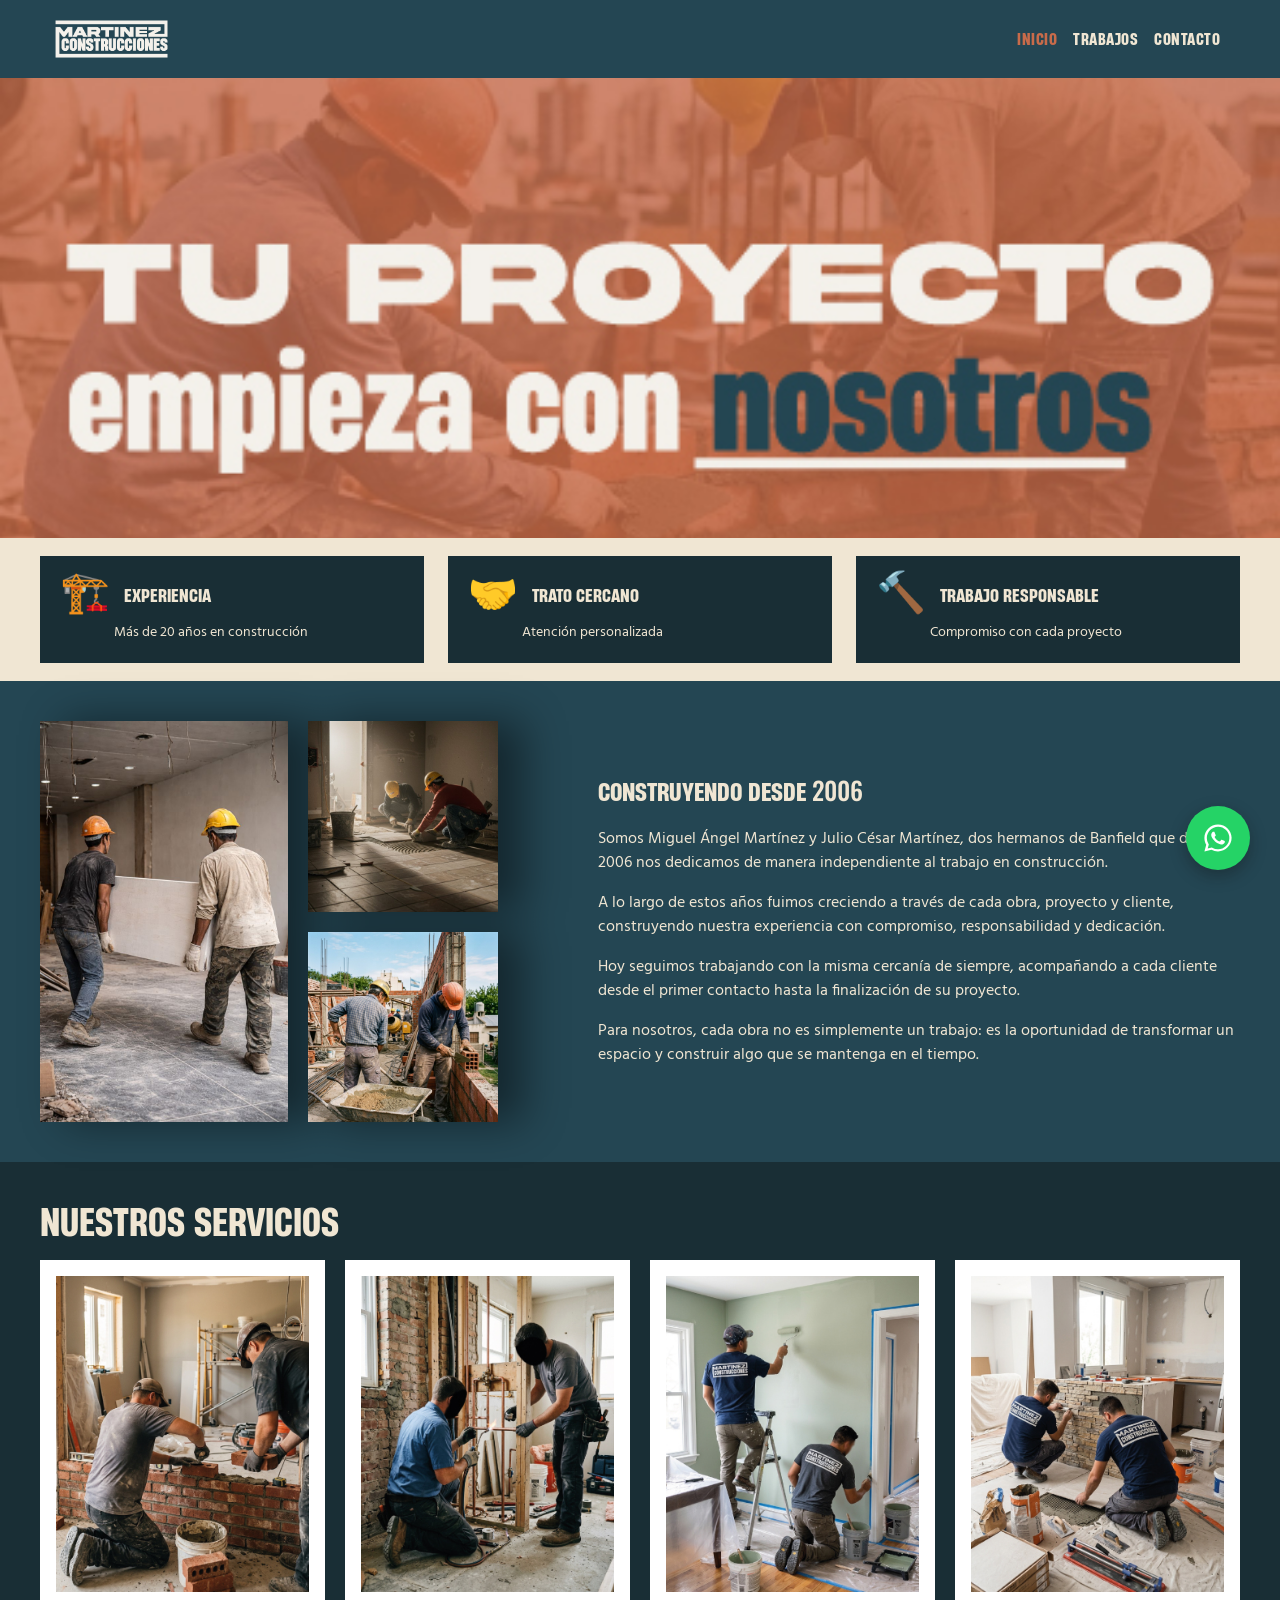
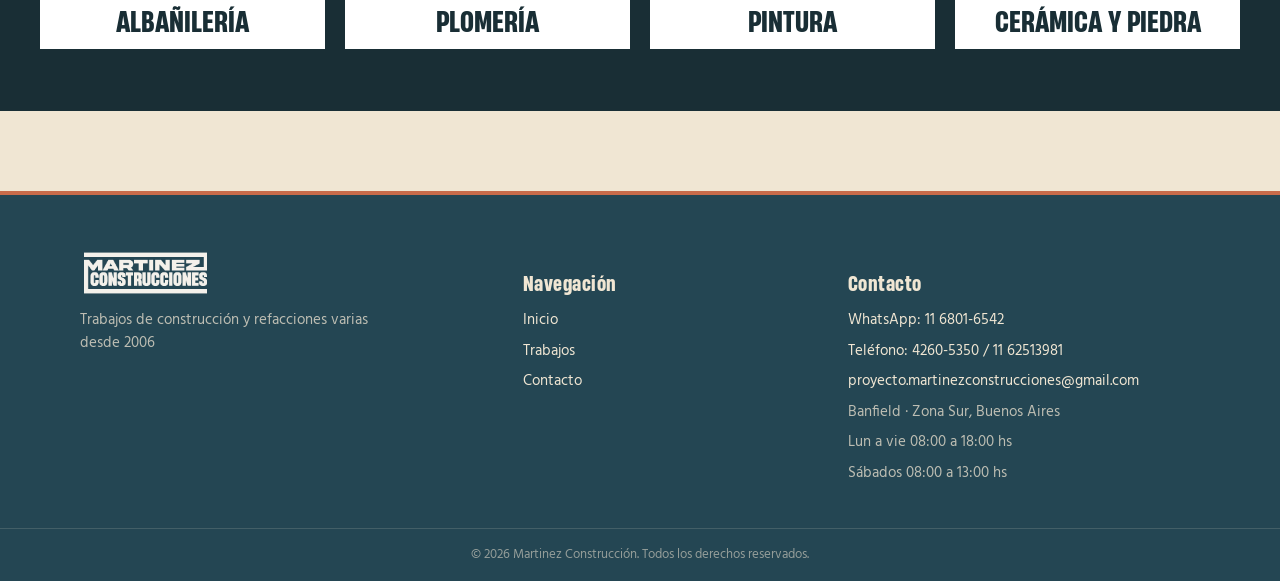
==== index.html @ 473eea7c "Add files via upload" ====
<!DOCTYPE html>
<html lang="es">
<head>
    <meta charset="UTF-8">
    <meta name="viewport" content="width=device-width, initial-scale=1.0">
    <title>Martinez Construcciones</title>
    <meta name="description" content="Soluciones y servicios de construcción para tu hogar">
    <meta name="keywords" content="Soluciones y servicios de construcción para tu hogar">
    <meta property="og:title" content="Martinez Construcciones">
    <meta property="og:description" content="Soluciones y servicios de construcción para tu hogar">
    <meta property="og:image" content="https://nibra3.github.io/MartinezConstrucciones/img/logohome_.png">
    <meta property="og:type" content="website">
    <link rel="icon" type="image/png" href="img/favicon_.png">
    <link href="https://cdn.jsdelivr.net/npm/bootstrap@5.3.8/dist/css/bootstrap.min.css" rel="stylesheet" integrity="sha384-sRIl4kxILFvY47J16cr9ZwB07vP4J8+LH7qKQnuqkuIAvNWLzeN8tE5YBujZqJLB" crossorigin="anonymous">
    <link href="https://unpkg.com/aos@2.3.4/dist/aos.css" rel="stylesheet">
    <link rel="stylesheet" href="styles/style.css">
</head>
<body>
 
    <!-- cabecera -->
    <header>
        <nav class="navbar navbar-expand-lg navbar-dark navbar-custom">
            <div class="container-fluid">
                <a class="navbar-brand" href="index.html">
                    <img src="img/logohome_.png" alt="Martinez Construcción" class="brand-logo" style="height: 40px; width: auto;">
                </a>
                <button class="navbar-toggler" type="button" data-bs-toggle="collapse" data-bs-target="#navMenu" aria-controls="navMenu" aria-expanded="false" aria-label="Abrir menú">
                    <span class="navbar-toggler-icon"></span>
                </button>
                <div class="collapse navbar-collapse" id="navMenu">
                    <ul class="navbar-nav ms-auto text-center">
                        <li class="nav-item"><a class="nav-link active" aria-current="page" href="#">INICIO</a></li>
                        <li class="nav-item"><a class="nav-link" href="pages/trabajos.html">TRABAJOS</a></li>
                        <li class="nav-item"><a class="nav-link" href="pages/contacto.html">CONTACTO</a></li>
                    </ul>
                </div>
            </div>
        </nav>
    </header>



     <!-- contenido principal -->

    <main>

    <section class="banner-imagen" data-aos="zoom-in">
        <h1 class="visually-hidden">Tu proyecto empieza con nosotros</h1>
        <picture>
            <source srcset="img/bannermc_mobile.jpeg" media="(max-width: 767px)">
            <img src="img/bannermc.jpeg" alt="Tu proyecto empieza con nosotros" class="banner-imagen-img">
        </picture>
    </section>


    <section class="fondo-claro">
            <div class="caracteristicas row g-4">
                <div class="col-12 col-md-4">
                    <div class="caracteristica">
                        <div class="caracteristica-header">
                            <span class="caracteristica-icono">🏗️</span>
                            <h3>EXPERIENCIA</h3>
                        </div>
                        <p>Más de 20 años en construcción</p>
                    </div>
                </div>
                <div class="col-12 col-md-4">
                    <div class="caracteristica">
                        <div class="caracteristica-header">
                            <span class="caracteristica-icono">🤝</span>
                            <h3>TRATO CERCANO</h3>
                        </div>
                        <p>Atención personalizada</p>
                    </div>
                </div>
                <div class="col-12 col-md-4">
                    <div class="caracteristica">
                        <div class="caracteristica-header">
                            <span class="caracteristica-icono">🔨</span>
                            <h3>TRABAJO RESPONSABLE</h3>
                        </div>
                        <p>Compromiso con cada proyecto</p>
                    </div>
                </div>
            </div>
    </section>

    <section class="destacados destacados-oscuro">
        <div class="desde-grid" data-aos="fade-up">
            <div class="desde-imagen">
                <img class="desde-imagen-grande" src="img/hermanos2.jpeg" alt="Miguel Ángel Martínez y Julio César Martínez trabajando en una obra">
                <img class="desde-imagen-chica" src="img/hermanos.jpeg" alt="Miguel Ángel Martínez y Julio César Martínez trabajando en una obra">
                <img class="desde-imagen-chica" src="img/hermanos3.jpeg" alt="Miguel Ángel Martínez y Julio César Martínez trabajando en una obra">
            </div>
            <div class="desde-texto">
                <h2 class="destacadoDelMes">CONSTRUYENDO DESDE 2006</h2>
                <p>Somos Miguel Ángel Martínez y Julio César Martínez, dos hermanos de Banfield que desde 2006 nos dedicamos de manera independiente al trabajo en construcción.</p>
                <p>A lo largo de estos años fuimos creciendo a través de cada obra, proyecto y cliente, construyendo nuestra experiencia con compromiso, responsabilidad y dedicación.</p>
                <p>Hoy seguimos trabajando con la misma cercanía de siempre, acompañando a cada cliente desde el primer contacto hasta la finalización de su proyecto.</p>
                <p>Para nosotros, cada obra no es simplemente un trabajo: es la oportunidad de transformar un espacio y construir algo que se mantenga en el tiempo.</p>
            </div>
        </div>
    </section>
    
    
    <section class="seccion-oscura servicios">
        <h2 class="servicios-titulo">Nuestros servicios</h2>
        <div class="servicios-carril" tabindex="0" aria-label="Servicios (deslizá para ver más)" data-aos="fade-up">

            <article class="servicio">
                <img src="img/servicios2.jpg" alt="Albañiles levantando una pared de ladrillos" loading="lazy">
                <h3>Albañilería</h3>
            </article>

            <article class="servicio">
                <img src="img/servicios1.jpg" alt="Plomeros instalando cañerías en una obra" loading="lazy">
                <h3>Plomería</h3>
            </article>

            <article class="servicio">
                <img src="img/servicios4.jpg" alt="Pintores pintando las paredes de una habitación" loading="lazy">
                <h3>Pintura</h3>
            </article>

            <article class="servicio">
                <img src="img/servicios3.jpg" alt="Colocación de cerámica y revestimiento de piedra" loading="lazy">
                <h3>Cerámica y piedra</h3>
            </article>

        </div>
    </section>


<section class="destacados">

   

</section>

</main>

<!-- pie de pagina -->
<footer class="footer">

        <div class="footer-grid">

            <div class="footer-col footer-marca">
                <a href="index.html" class="footer-logo">
                    <img src="img/logohome_.png" alt="Martinez Construcción">
                </a>
                <p>Trabajos de construcción y refacciones varias desde 2006</p>
            </div>

            <nav class="footer-col" aria-label="Navegación del pie">
                <h3 class="footer-titulo">Navegación</h3>
                <ul>
                    <li><a href="index.html">Inicio</a></li>
                    <li><a href="pages/trabajos.html">Trabajos</a></li>
                    <li><a href="pages/contacto.html">Contacto</a></li>
                </ul>
            </nav>

            <div class="footer-col">
                <h3 class="footer-titulo">Contacto</h3>
                <ul>
                    <li><a href="https://wa.me/5491168016542" target="_blank" rel="noopener">WhatsApp: 11 6801-6542</a></li>
                    <li><a href="tel:+541142605350">Teléfono: 4260-5350 / 11 62513981</a></li>
                    <li><a href="mailto:proyecto.martinezconstrucciones@gmail.com" class="footer-mail">proyecto.martinezconstrucciones@gmail.com</a></li>
                    <li>Banfield · Zona Sur, Buenos Aires</li>
                    <li>Lun a vie 08:00 a 18:00 hs</li>
                    <li>Sábados 08:00 a 13:00 hs</li>
                </ul>
            </div>

        </div>

        <div class="footer-legal">
            <p>© 2026 Martinez Construcción. Todos los derechos reservados.</p>
        </div>

    </footer>
<script src="https://cdn.jsdelivr.net/npm/bootstrap@5.3.8/dist/js/bootstrap.bundle.min.js" integrity="sha384-FKyoEForCGlyvwx9Hj09JcYn3nv7wiPVlz7YYwJrWVcXK/BmnVDxM+D2scQbITxI" crossorigin="anonymous"></script>
<script src="https://unpkg.com/aos@2.3.4/dist/aos.js"></script>
<script>
    AOS.init({
        duration: 700,
        once: true
    });
</script>

<!-- Botón flotante de WhatsApp -->
<a href="https://wa.me/5491168016542?text=Hola%2C%20quiero%20hacer%20una%20consulta" class="whatsapp-float" target="_blank" rel="noopener" aria-label="Chatear por WhatsApp">
    <svg viewBox="0 0 32 32" xmlns="http://www.w3.org/2000/svg">
        <path d="M16.004 3.2c-7.07 0-12.8 5.73-12.8 12.8 0 2.26.6 4.44 1.73 6.36L3.2 28.8l6.62-1.7a12.75 12.75 0 0 0 6.18 1.58h.01c7.07 0 12.8-5.73 12.8-12.8s-5.73-12.68-12.8-12.68zm0 23.4a10.55 10.55 0 0 1-5.38-1.47l-.39-.23-3.93 1.02 1.05-3.83-.25-.4a10.57 10.57 0 0 1-1.62-5.69c0-5.85 4.76-10.6 10.6-10.6 2.83 0 5.49 1.1 7.49 3.11a10.53 10.53 0 0 1 3.1 7.49c0 5.85-4.75 10.6-10.6 10.6zm5.8-7.94c-.32-.16-1.88-.93-2.17-1.03-.29-.11-.5-.16-.71.16-.21.32-.82 1.03-1 1.24-.18.21-.37.24-.68.08-.32-.16-1.34-.5-2.55-1.58-.94-.84-1.58-1.87-1.76-2.19-.18-.32-.02-.49.14-.65.14-.14.32-.37.48-.55.16-.18.21-.32.32-.53.11-.21.05-.4-.03-.55-.08-.16-.71-1.72-.98-2.35-.26-.62-.52-.53-.71-.54h-.6c-.21 0-.55.08-.84.4-.29.32-1.1 1.08-1.1 2.63s1.13 3.05 1.29 3.26c.16.21 2.23 3.4 5.4 4.77.75.32 1.34.52 1.79.66.75.24 1.44.2 1.98.13.6-.09 1.88-.77 2.15-1.51.27-.75.27-1.39.19-1.52-.08-.13-.29-.21-.6-.37z"/>
    </svg>
</a>

</body>

</html>
---- styles/style.css ----
@import url("https://fonts.googleapis.com/css2?family=Hind:wght@400;500;600&family=Oswald:wght@400;700&display=swap");
.form-card, .carousel-custom {
  box-shadow: 0 10px 30px rgba(17, 17, 17, 0.3);
}

.historia-item, .producto {
  background-color: #fff;
  border-radius: 0;
  text-align: center;
}

@keyframes aparecer {
  from {
    opacity: 0;
    transform: translateY(18px);
  }
  to {
    opacity: 1;
    transform: translateY(0);
  }
}
@font-face {
  font-family: "Akira Expanded";
  src: url("../fonts/Akira_Expanded_Demo.otf") format("opentype");
  font-weight: 700;
  font-style: normal;
  font-display: swap;
}
@font-face {
  font-family: "Heading Now Trial";
  src: url("../fonts/HeadingNowTrial-56Bold.ttf") format("truetype");
  font-weight: 700;
  font-style: normal;
  font-display: swap;
  /* La versión trial no trae números: los dígitos se muestran con Oswald */
  unicode-range: U+0000-002F, U+003A-F8FE, U+F900-10FFFF;
}
@font-face {
  font-family: "Heading Now Trial";
  src: url("../fonts/HeadingNowTrial-56BoldItalic.ttf") format("truetype");
  font-weight: 700;
  font-style: italic;
  font-display: swap;
  /* La versión trial no trae números: los dígitos se muestran con Oswald */
  unicode-range: U+0000-002F, U+003A-F8FE, U+F900-10FFFF;
}
@font-face {
  font-family: "Heading Now Trial";
  src: url("../fonts/HeadingNowTrial-57ExtraBold.ttf") format("truetype"), url("../fonts/HeadingNowTrial-56Bold.ttf") format("truetype");
  font-weight: 800;
  font-style: normal;
  font-display: swap;
  /* La versión trial no trae números: los dígitos se muestran con Oswald */
  unicode-range: U+0000-002F, U+003A-F8FE, U+F900-10FFFF;
}
h1, h2, h3, h4, h5, h6 {
  font-family: "Heading Now Trial", "Oswald", sans-serif;
}

body {
  font-family: "Hind", Helvetica, Arial, sans-serif;
}

p {
  color: #f0e6d3;
  text-align: center;
  max-width: 600px;
  margin: 0 auto;
}

figcaption {
  color: #244653;
  font-size: 12px;
  font-weight: bold;
  text-align: center;
  padding: 6px 0;
}

* {
  margin: 0;
  padding: 0;
  box-sizing: border-box;
}

body,
main {
  background-color: #244653;
}

body {
  overflow-x: hidden;
}

section {
  padding: 20px;
}
@media screen and (min-width: 768px) {
  section {
    padding: 20px 40px;
  }
}
@media screen and (min-width: 1024px) {
  section {
    padding: 40px;
  }
}
section ul li {
  list-style: none;
  text-align: center;
  color: #f0e6d3;
}
section ul li a {
  text-decoration: none;
}

.secciones {
  color: #f0e6d3;
  font-family: "Heading Now Trial", "Oswald", sans-serif;
  font-size: 22px;
  text-align: center;
  margin-bottom: 16px;
}

.parrafos {
  color: #555;
  font-size: 13px;
  margin-bottom: 8px;
}

.destacados {
  background-color: #f0e6d3;
}

.destacadoDelMes {
  color: #f0e6d3;
  font-family: "Heading Now Trial", "Oswald", sans-serif;
  font-size: 25px;
  text-align: center;
  margin-bottom: 30px;
}

.titulo {
  animation: aparecer 0.6s ease-out 0s both;
  color: #f0e6d3;
  font-family: "Heading Now Trial", "Oswald", sans-serif;
  font-size: 26px;
  text-align: center;
  margin-bottom: 10px;
}
@media screen and (min-width: 768px) {
  .titulo {
    font-size: 28px;
  }
}
@media screen and (min-width: 1024px) {
  .titulo {
    font-size: 30px;
  }
}

.pie {
  text-align: center;
  color: #f0e6d3;
  margin-bottom: 10px;
}

.destacados .pie {
  color: #111111;
}

.destacados .titulo {
  color: #244653;
}

.destacados .destacadoDelMes {
  color: #244653;
}

.banner {
  background-color: #192e35;
}

.banner-hero {
  display: flex;
  align-items: center;
  min-height: 260px;
  text-align: left;
}
@media screen and (min-width: 768px) {
  .banner-hero {
    min-height: 360px;
  }
}
@media screen and (min-width: 1024px) {
  .banner-hero {
    min-height: 460px;
  }
}

.banner-titulo {
  margin: 0;
  max-width: 900px;
}

.banner-linea1 {
  animation: aparecer 0.6s ease-out 0s both;
  display: block;
  font-family: "Heading Now Trial", "Oswald", sans-serif;
  font-weight: 700;
  color: #f0e6d3;
  font-size: 34px;
  line-height: 1;
  letter-spacing: 1px;
  margin-bottom: 8px;
}
@media screen and (min-width: 768px) {
  .banner-linea1 {
    font-size: 54px;
  }
}
@media screen and (min-width: 1024px) {
  .banner-linea1 {
    font-size: 72px;
  }
}

.banner-linea2 {
  animation: aparecer 0.6s ease-out 0.1s both;
  display: block;
  font-family: "Heading Now Trial", "Oswald", sans-serif;
  font-weight: 700;
  color: #f0e6d3;
  font-size: 32px;
  line-height: 1;
}
@media screen and (min-width: 768px) {
  .banner-linea2 {
    font-size: 48px;
  }
}
@media screen and (min-width: 1024px) {
  .banner-linea2 {
    font-size: 64px;
  }
}

.banner-destacado {
  color: #244653;
  text-decoration: underline;
  text-decoration-thickness: 3px;
  text-underline-offset: 8px;
  text-decoration-color: #f0e6d3;
}

.banner-punto {
  color: #244653;
}

.banner-imagen {
  padding: 0;
}

.banner-imagen picture {
  display: block;
}

.banner-imagen-img {
  display: block;
  width: 100%;
  height: auto;
  object-fit: contain;
}
@media screen and (min-width: 768px) {
  .banner-imagen-img {
    height: 320px;
    object-fit: cover;
    object-position: left center;
  }
}
@media screen and (min-width: 1024px) {
  .banner-imagen-img {
    height: 460px;
  }
}

.seccion-oscura {
  background-color: #192e35;
}

.fondo-claro {
  background-color: #f0e6d3;
  padding: 10px 20px;
}
@media screen and (min-width: 768px) {
  .fondo-claro {
    padding: 12px 40px;
  }
}
@media screen and (min-width: 1024px) {
  .fondo-claro {
    padding: 18px 40px;
  }
}
.fondo-claro .secciones {
  color: #244653;
}
.fondo-claro li {
  color: #111111;
}

.caracteristica {
  background-color: #192e35;
  border-radius: 0;
  padding: 20px;
  height: 100%;
  display: flex;
  flex-direction: column;
  gap: 6px;
  text-align: left;
  transition: background-color 0.25s ease, transform 0.25s ease;
}
.caracteristica:hover {
  background-color: #2b4f5b;
  transform: translateY(-6px);
}
.caracteristica-header {
  display: flex;
  align-items: center;
  gap: 14px;
}
.caracteristica-icono {
  font-size: 40px;
  line-height: 1;
  flex-shrink: 0;
}
.caracteristica h3 {
  color: #f0e6d3;
  font-family: "Heading Now Trial", "Oswald", sans-serif;
  font-size: 18px;
  margin: 0;
}
.caracteristica p {
  color: #f0e6d3;
  font-size: 14px;
  max-width: 100%;
  text-align: left;
  margin: 0;
  padding-left: 54px;
}

.desde-grid {
  display: grid;
  grid-template-columns: 1fr;
  gap: 40px;
  align-items: center;
  max-width: 1300px;
  margin: 0 auto;
}
@media screen and (min-width: 1024px) {
  .desde-grid {
    grid-template-columns: 1fr 1.4fr;
    gap: 100px;
  }
}

.desde-imagen {
  display: grid;
  grid-template-columns: 1.3fr 1fr;
  grid-template-rows: 1fr 1fr;
  gap: 20px;
}

.desde-imagen img {
  width: 100%;
  height: 100%;
  object-fit: cover;
  border-radius: 0;
  display: block;
  box-shadow: 25px 0 40px rgba(0, 0, 0, 0.45);
  transition: filter 0.25s ease;
}

.desde-imagen-grande {
  grid-row: 1 / 3;
  grid-column: 1;
}

.desde-imagen-chica {
  grid-column: 2;
}
.desde-imagen img:hover {
  filter: brightness(1.15);
}

.desde-texto .destacadoDelMes {
  text-align: left;
  margin-bottom: 20px;
}
.desde-texto p {
  color: #f0e6d3;
  text-align: left;
  max-width: 100%;
  margin: 0 0 16px;
}
.desde-texto p:last-child {
  margin-bottom: 0;
}

.destacados.destacados-oscuro {
  background-color: #244653;
}
.destacados.destacados-oscuro .destacadoDelMes {
  color: #f0e6d3;
}

body.pagina-oscura,
body.pagina-oscura main {
  background-color: #192e35;
}

.navbar-custom {
  background-color: #244653;
  padding: 14px 20px;
}
.navbar-custom .navbar-brand {
  white-space: normal;
  max-width: 76%;
}
.navbar-custom .brand-title {
  color: #c86b4a;
  font-family: "Heading Now Trial", "Oswald", sans-serif;
  font-size: 19px;
  line-height: 1.15;
  letter-spacing: 0.5px;
}
.navbar-custom .brand-subtitle {
  color: #244653;
  font-size: 10px;
  font-family: "Heading Now Trial", "Oswald", sans-serif;
  letter-spacing: 1.5px;
}
@media screen and (min-width: 768px) {
  .navbar-custom .navbar-brand {
    max-width: none;
    white-space: nowrap;
  }
  .navbar-custom .brand-title {
    font-size: 27px;
    letter-spacing: 1px;
  }
  .navbar-custom .brand-subtitle {
    font-size: 11px;
    letter-spacing: 2px;
  }
}
@media screen and (min-width: 1024px) {
  .navbar-custom {
    padding: 14px 40px;
  }
  .navbar-custom .brand-title {
    font-size: 32px;
  }
}

.navbar-custom .nav-link {
  color: #f0e6d3;
  font-family: "Heading Now Trial", "Oswald", sans-serif;
  letter-spacing: 0.5px;
  padding: 10px 12px;
  transition: color 0.2s ease;
}
@media screen and (min-width: 1024px) {
  .navbar-custom .nav-link {
    padding: 10px 16px;
  }
}
.navbar-custom .nav-link:hover, .navbar-custom .nav-link:focus {
  color: #c86b4a;
}
.navbar-custom .nav-link.active {
  color: #c86b4a;
  font-weight: 700;
}
.navbar-custom .navbar-toggler {
  border-color: rgba(240, 230, 211, 0.35);
  padding: 6px 10px;
}
.navbar-custom .navbar-toggler:focus {
  box-shadow: 0 0 0 0.2rem rgba(36, 70, 83, 0.4);
}

.footer {
  background-color: #244653;
  color: #f0e6d3;
  border-top: 4px solid #c86b4a;
}

.footer-grid {
  display: grid;
  gap: 32px;
  max-width: 1200px;
  margin: 0 auto;
  padding: 44px 20px 36px;
  text-align: center;
}
@media screen and (min-width: 768px) {
  .footer-grid {
    grid-template-columns: 1.4fr 1fr 1.2fr;
    align-items: start; /* todas las columnas arrancan a la misma altura */
    text-align: left;
    padding: 56px 40px 44px;
  }
}

.footer-col {
  display: flex;
  flex-direction: column;
  gap: 14px;
}

.footer-logo img {
  height: 44px;
  width: auto;
}

.footer-marca p {
  color: rgba(240, 230, 211, 0.75);
  font-size: 15px;
  line-height: 1.5;
  text-align: inherit;
  max-width: 300px;
  margin: 0 auto;
}
@media screen and (min-width: 768px) {
  .footer-marca p {
    margin: 0;
  }
}

.footer-titulo {
  color: #f0e6d3;
  font-family: "Heading Now Trial", "Oswald", sans-serif;
  font-size: 20px;
  letter-spacing: 0.5px;
  margin: 0;
  /* misma altura que el logo para que los títulos queden alineados */
  min-height: 44px;
  display: flex;
  align-items: flex-end;
  justify-content: center;
}
@media screen and (min-width: 768px) {
  .footer-titulo {
    justify-content: flex-start;
  }
}

.footer ul {
  list-style: none;
  padding: 0;
  margin: 0;
  display: grid;
  gap: 8px;
  font-size: 15px;
  color: rgba(240, 230, 211, 0.75);
}

.footer ul a {
  color: #f0e6d3;
  text-decoration: none;
  transition: color 0.2s ease;
}
.footer ul a:hover,
.footer ul a:focus-visible {
  color: #c86b4a;
}

.footer-legal {
  border-top: 1px solid rgba(240, 230, 211, 0.15);
  padding: 16px 20px 96px; /* espacio para que el botón flotante no tape el texto */
}
@media screen and (min-width: 768px) {
  .footer-legal {
    padding: 16px 20px;
  }
}
.footer-legal p {
  color: rgba(240, 230, 211, 0.55);
  font-size: 13px;
  max-width: none;
}

.whatsapp-float {
  position: fixed;
  right: 20px;
  bottom: 20px;
  width: 56px;
  height: 56px;
  background-color: #25d366;
  border-radius: 50%;
  display: flex;
  flex-direction: row;
  justify-content: center;
  align-items: center;
  box-shadow: 0 6px 16px rgba(17, 17, 17, 0.35);
  z-index: 999;
  transition: transform 0.2s ease, box-shadow 0.2s ease;
}
.whatsapp-float svg {
  width: 30px;
  height: 30px;
  fill: #fff;
}
.whatsapp-float:hover, .whatsapp-float:focus {
  transform: scale(1.08);
  box-shadow: 0 8px 20px rgba(17, 17, 17, 0.45);
}
@media screen and (min-width: 1024px) {
  .whatsapp-float {
    right: 30px;
    bottom: 30px;
    width: 64px;
    height: 64px;
  }
  .whatsapp-float svg {
    width: 34px;
    height: 34px;
  }
}

.botones {
  display: inline-block;
  color: #fff;
  background-color: #c86b4a;
  font-weight: bold;
  text-decoration: none;
  font-family: "Heading Now Trial", "Oswald", sans-serif;
  padding: 8px 20px;
  border-radius: 0;
  transition: transform 0.2s ease, box-shadow 0.2s ease, background-color 0.2s ease;
}
.botones:hover, .botones:focus {
  background-color: #244653;
  transform: translateY(-3px);
  box-shadow: 0 6px 14px rgba(17, 17, 17, 0.35);
}

button.botones {
  border: none;
  cursor: pointer;
  font-size: 15px;
}

.producto {
  padding: 20px;
  height: 100%;
}

.discos {
  margin-bottom: 40px;
}
.discos .producto h3 {
  font-family: "Heading Now Trial", "Oswald", sans-serif;
  color: #111111;
  margin-bottom: 4px;
  font-size: 17px;
}
.discos figure img {
  width: 100%;
  aspect-ratio: 1/1;
  object-fit: cover;
  border-radius: 0;
  display: block;
}

.catalogo .producto img {
  width: 100%;
  height: 220px;
  object-fit: cover;
  border-radius: 0;
}
.catalogo .producto h2,
.catalogo .producto h3 {
  font-family: "Heading Now Trial", "Oswald", sans-serif;
  color: #111111;
  margin-bottom: 4px;
  font-size: 17px;
}

.precio {
  font-weight: bold;
  color: #111111;
  margin-bottom: 12px;
}

.combos {
  display: flex;
  gap: 8px;
  justify-content: center;
}
.combos img {
  flex: 1 1 0;
  width: 0;
  min-width: 0;
  aspect-ratio: 1/1;
  object-fit: cover;
  border-radius: 0;
}

.albumes {
  text-align: center;
}

.albumes-embeds {
  display: flex;
  flex-direction: column;
  justify-content: center;
  align-items: center;
  gap: 20px;
  margin-top: 20px;
}
.albumes-embeds iframe {
  width: 100% !important;
  max-width: 400px;
}
@media screen and (min-width: 1024px) {
  .albumes-embeds {
    flex-direction: row;
  }
  .albumes-embeds iframe {
    width: 40% !important;
  }
}

.promo-combo {
  color: #f0e6d3;
  font-family: "Heading Now Trial", "Oswald", sans-serif;
  font-size: 25px;
  margin-bottom: 10px;
}

.recital-grid {
  display: grid;
  grid-template-columns: 1fr;
  grid-template-areas: "poster" "info" "discografia";
  gap: 20px;
  padding: 20px;
  align-items: start;
}
@media screen and (min-width: 1024px) {
  .recital-grid {
    grid-template-columns: 1fr 1.6fr;
    grid-template-areas: "poster info" "poster discografia";
    padding: 40px;
  }
}

.recital-poster {
  grid-area: poster;
}
.recital-poster img {
  width: 100%;
  border-radius: 0;
  display: block;
}

.recital-info {
  grid-area: info;
  background-color: #f0e6d3;
  border-radius: 0;
  padding: 25px;
}
.recital-info h2 {
  color: #244653;
  font-family: "Heading Now Trial", "Oswald", sans-serif;
  font-size: 24px;
  margin-bottom: 12px;
}
.recital-info p {
  color: #111111;
  text-align: left;
  max-width: 100%;
  margin-bottom: 10px;
}
.recital-info .botones {
  display: inline-block;
  margin-top: 10px;
}
@media screen and (min-width: 1024px) {
  .recital-info h2 {
    font-size: 26px;
  }
}

.recital-discografia {
  grid-area: discografia;
}
.recital-discografia h2 {
  color: #f0e6d3;
  font-family: "Heading Now Trial", "Oswald", sans-serif;
  font-size: 22px;
  margin-bottom: 16px;
}

.historia-linea {
  display: flex;
  flex-direction: column;
  gap: 20px;
  max-width: 700px;
  margin: 20px auto 0;
  padding: 0 20px;
}
@media screen and (min-width: 1024px) {
  .historia-linea {
    gap: 40px;
  }
}

.historia-item {
  padding: 40px;
  text-align: left;
  border-left: 4px solid #c86b4a;
}
.historia-item h3 {
  color: #244653;
  font-family: "Heading Now Trial", "Oswald", sans-serif;
  font-size: 20px;
  margin-bottom: 6px;
}
.historia-item p {
  color: #111111;
  text-align: left;
  max-width: 100%;
}

.valores .producto {
  text-align: center;
}
.valores .producto h3 {
  font-family: "Heading Now Trial", "Oswald", sans-serif;
  color: #111111;
  margin-bottom: 8px;
  font-size: 17px;
}
.valores .producto p {
  color: #555;
  text-align: center;
  max-width: 100%;
}

.carousel-custom {
  max-width: 900px;
  margin: 0 auto;
  border-radius: 0;
  overflow: hidden;
  box-shadow: 0 10px 30px rgba(17, 17, 17, 0.4);
}
.carousel-custom .carousel-item img {
  height: 260px;
  object-fit: cover;
  filter: brightness(0.5);
}
.carousel-custom .carousel-caption {
  bottom: 10px;
  text-align: center;
}
.carousel-custom .carousel-caption h2 {
  font-family: "Heading Now Trial", "Oswald", sans-serif;
  color: #fff;
  font-size: 20px;
  margin-bottom: 6px;
}
.carousel-custom .carousel-caption p {
  color: #f0e6d3;
  max-width: 100%;
  font-size: 13px;
  margin-bottom: 8px;
}
.carousel-custom .precio-carousel {
  font-weight: bold;
  font-size: 18px;
  color: #c86b4a;
  text-align: center;
  margin-bottom: 10px;
}
.carousel-custom .carousel-indicators [data-bs-target] {
  background-color: #244653;
}
.carousel-custom .carousel-control-prev-icon,
.carousel-custom .carousel-control-next-icon {
  filter: none;
  background-color: rgba(36, 70, 83, 0.7);
  border-radius: 50%;
  padding: 14px;
}
@media screen and (min-width: 1024px) {
  .carousel-custom .carousel-item img {
    height: 420px;
  }
  .carousel-custom .carousel-caption {
    bottom: 30px;
  }
  .carousel-custom .carousel-caption h2 {
    font-size: 28px;
  }
  .carousel-custom .carousel-caption p {
    font-size: 16px;
  }
  .carousel-custom .precio-carousel {
    font-size: 22px;
  }
}

.formulario {
  text-align: center;
  color: #111111;
}

.form-card {
  background-color: #fff;
  max-width: 700px;
  margin: 20px auto 0;
  padding: 30px 20px;
  border-radius: 0;
}
.form-card .form-label {
  color: #111111;
  font-family: "Hind", Helvetica, Arial, sans-serif;
  font-weight: 600;
  font-size: 13px;
  letter-spacing: 0.5px;
}
.form-card .form-control,
.form-card .form-select {
  border: 1px solid #ddd;
  border-radius: 0;
}
.form-card .form-control:focus,
.form-card .form-select:focus {
  border-color: #244653;
  box-shadow: 0 0 0 0.2rem rgba(36, 70, 83, 0.25);
}
.form-card .form-check-input:checked {
  background-color: #244653;
  border-color: #244653;
}
.form-card .form-check-input:focus {
  border-color: #244653;
  box-shadow: 0 0 0 0.2rem rgba(36, 70, 83, 0.25);
}
.form-card .form-check-label {
  font-size: 14px;
}
.form-card fieldset {
  border: none;
  margin-bottom: 8px;
}
.form-card legend {
  float: none;
  width: auto;
  font-size: 15px;
}
@media screen and (min-width: 1024px) {
  .form-card {
    padding: 40px;
  }
}

form fieldset legend {
  color: #244653;
  font-weight: bold;
  font-family: "Heading Now Trial", "Oswald", sans-serif;
}

/* ---- Nuestros servicios ---- */
.servicios-titulo {
  font-family: "Heading Now Trial", "Oswald", sans-serif;
  font-weight: 800;
  color: #f0e6d3;
  font-size: 30px;
  line-height: 1;
  text-transform: uppercase;
  margin-bottom: 20px;
}
@media screen and (min-width: 1024px) {
  .servicios-titulo {
    font-size: 38px;
  }
}

.servicios-carril {
  display: flex;
  gap: 20px;
  overflow-x: auto;
  scroll-snap-type: x mandatory;
  scroll-behavior: smooth;
  padding-bottom: 14px;
  margin-bottom: 8px;
  scrollbar-width: thin;
  scrollbar-color: #f0e6d3 transparent;
}
.servicios-carril::-webkit-scrollbar {
  height: 6px;
}
.servicios-carril::-webkit-scrollbar-thumb {
  background-color: #f0e6d3;
}
.servicios-carril:focus-visible {
  outline: 2px solid #f0e6d3;
  outline-offset: 4px;
}

.servicio {
  flex: 0 0 75%;
  scroll-snap-align: start;
  background-color: #fff;
  border-radius: 0;
  padding: 16px 16px 12px;
  text-align: center;
}
@media screen and (min-width: 768px) {
  .servicio {
    flex-basis: calc((100% - 20px) / 2.2);
  }
}
@media screen and (min-width: 1024px) {
  .servicio {
    flex-basis: calc((100% - 3 * 20px) / 4);
  }
}
.servicio img {
  display: block;
  width: 100%;
  aspect-ratio: 4/5;
  object-fit: cover;
  border-radius: 0;
}
.servicio h3 {
  font-family: "Heading Now Trial", "Oswald", sans-serif;
  font-weight: 800;
  color: #192e35;
  font-size: 24px;
  line-height: 1.1;
  text-transform: uppercase;
  margin: 14px 0 0;
}
@media screen and (min-width: 1024px) {
  .servicio h3 {
    font-size: 28px;
  }
}

/* ===== Nuestros Trabajos (scss/components/_trabajos.scss) ===== */
.trabajo {
  background-color: #fff;
  border-radius: 0;
  text-align: center;
}

.trabajo {
  padding: 20px;
  height: 100%;
}
.trabajo h2 {
  font-family: "Heading Now Trial", "Oswald", sans-serif;
  color: #111111;
  font-size: 22px;
  margin: 20px 0 6px;
}

.comparacion {
  display: grid;
  grid-template-columns: 1fr;
  gap: 8px;
}
@media screen and (min-width: 768px) {
  .comparacion {
    grid-template-columns: 1fr 1fr;
  }
}

.comparacion-foto {
  position: relative;
  margin: 0;
}
.comparacion-foto img {
  width: 100%;
  aspect-ratio: 4/3;
  object-fit: cover;
  border-radius: 0;
  display: block;
}

.etiqueta {
  position: absolute;
  top: 8px;
  left: 8px;
  padding: 3px 10px;
  font-family: "Heading Now Trial", "Oswald", sans-serif;
  font-size: 14px;
  letter-spacing: 1px;
  color: #fff;
  border-radius: 0;
}
.etiqueta-antes {
  background-color: rgba(17, 17, 17, 0.75);
}
.etiqueta-despues {
  background-color: #c86b4a;
}

.galeria {
  display: flex;
  flex-direction: row;
  justify-content: center;
  align-items: center;
  gap: 8px;
  flex-wrap: wrap;
  margin-top: 20px;
}

.miniatura {
  flex: 0 0 90px;
  position: relative;
  display: block;
  overflow: hidden;
  border-radius: 0;
}
.miniatura img {
  width: 100%;
  aspect-ratio: 1/1;
  object-fit: cover;
  display: block;
  transition: transform 0.3s ease;
}
@media screen and (min-width: 768px) {
  .miniatura {
    flex-basis: 120px;
  }
}
.miniatura:hover img {
  transform: scale(1.08);
}
.miniatura .etiqueta {
  top: 4px;
  left: 4px;
  padding: 1px 6px;
  font-size: 11px;
}

.ampliar {
  display: block;
  cursor: zoom-in;
}

.visor {
  position: relative;
  background-color: transparent;
  border: none;
  align-items: center;
}

.visor-img {
  max-width: 100%;
  max-height: 80vh;
  object-fit: contain;
  border-radius: 0;
  user-select: none;
}

.visor-pie {
  color: #f0e6d3;
  text-align: center;
  margin: 8px 0 0;
  font-size: 14px;
}

.visor-cerrar {
  position: absolute;
  top: -36px;
  right: 0;
  opacity: 1;
}

.visor-flecha {
  display: flex;
  flex-direction: row;
  justify-content: center;
  align-items: center;
  position: absolute;
  top: 40%;
  width: 44px;
  height: 44px;
  border: none;
  border-radius: 50%;
  background-color: rgba(17, 17, 17, 0.6);
  color: #fff;
  font-size: 30px;
  line-height: 1;
  padding-bottom: 4px;
  transition: background-color 0.2s ease;
}
.visor-flecha:hover {
  background-color: #c86b4a;
}

.visor-anterior {
  left: 8px;
}

.visor-siguiente {
  right: 8px;
}

.modal-backdrop.show {
  opacity: 0.85;
}

/* ===== Esquinas rectas en todo el sitio (también pisa a Bootstrap) ===== */
:root {
  --bs-border-radius: 0;
  --bs-border-radius-sm: 0;
  --bs-border-radius-lg: 0;
  --bs-border-radius-xl: 0;
  --bs-border-radius-xxl: 0;
  --bs-border-radius-2xl: 0;
  --bs-border-radius-pill: 0;
}

img, picture, figure, iframe, video,
.form-control, .form-select, .btn, .card, .alert, .badge,
.navbar-toggler, .dropdown-menu, .modal-content, .input-group-text {
  border-radius: 0 !important;
}

/* ===== Página de contacto ===== */
.contacto-grid {
  display: grid;
  gap: 40px;
  max-width: 1100px;
  margin: 0 auto;
  padding: 40px 20px 60px;
}
@media screen and (min-width: 1024px) {
  .contacto-grid {
    grid-template-columns: 3fr 2fr;
    gap: 60px;
  }
}

.contacto-titulo {
  color: #f0e6d3;
  font-family: "Heading Now Trial", "Oswald", sans-serif;
  font-size: 28px;
  margin-bottom: 24px;
  text-align: left;
}

.contacto-form {
  display: grid;
  gap: 18px;
}
@media screen and (min-width: 768px) {
  .contacto-form {
    grid-template-columns: 1fr 1fr;
  }
  .contacto-campo-ancho {
    grid-column: 1 / -1;
  }
}

.contacto-campo {
  display: flex;
  flex-direction: column;
  gap: 6px;
}

.contacto-campo label {
  color: #f0e6d3;
  font-size: 15px;
  letter-spacing: 0.3px;
}

.contacto-campo label .obligatorio {
  color: #c86b4a;
  margin-left: 2px;
}

.contacto-campo label .opcional {
  color: rgba(240, 230, 211, 0.55);
  font-size: 13px;
}

.contacto-campo input,
.contacto-campo textarea {
  width: 100%;
  background-color: #244653;
  border: 1px solid rgba(240, 230, 211, 0.12);
  border-radius: 0;
  color: #f0e6d3;
  font-family: "Hind", Helvetica, Arial, sans-serif;
  font-size: 15px;
  padding: 12px 14px;
  transition: border-color 0.2s ease, background-color 0.2s ease;
}

.contacto-campo textarea {
  min-height: 130px;
  resize: vertical;
}

.contacto-campo input::placeholder,
.contacto-campo textarea::placeholder {
  color: rgba(240, 230, 211, 0.45);
}

.contacto-campo input:focus,
.contacto-campo textarea:focus {
  outline: none;
  border-color: #c86b4a;
  background-color: #2b4f5b;
}

.contacto-campo input:user-invalid,
.contacto-campo textarea:user-invalid {
  border-color: #e0574f;
}

.contacto-enviar {
  grid-column: 1 / -1;
  width: 100%;
  border: none;
  border-radius: 0;
  background-color: #c86b4a;
  color: #fff;
  font-family: "Heading Now Trial", "Oswald", sans-serif;
  font-size: 18px;
  letter-spacing: 0.5px;
  padding: 12px;
  cursor: pointer;
  display: flex;
  align-items: center;
  justify-content: center;
  gap: 10px;
  transition: background-color 0.2s ease, transform 0.2s ease;
}
.contacto-enviar svg {
  width: 20px;
  height: 20px;
  fill: currentColor;
}
.contacto-enviar:hover,
.contacto-enviar:focus-visible {
  background-color: #a9573a;
  transform: translateY(-2px);
}

.contacto-nota {
  grid-column: 1 / -1;
  color: rgba(240, 230, 211, 0.6);
  font-size: 13px;
  text-align: left;
  max-width: none;
  margin: 0;
}

.contacto-gracias {
  border: 1px solid #f0e6d3;
  padding: 18px 20px;
  color: #f0e6d3;
}
.contacto-gracias p {
  text-align: left;
  max-width: none;
  margin: 0 0 6px;
}
.contacto-gracias a {
  color: #c86b4a;
}

/* Columna de datos */
.contacto-datos {
  list-style: none;
  padding: 0;
  margin: 0 0 24px;
  display: grid;
  gap: 20px;
}

.contacto-dato {
  display: flex;
  gap: 14px;
  align-items: flex-start;
}

.contacto-dato svg {
  flex: 0 0 26px;
  width: 26px;
  height: 26px;
  fill: #c86b4a;
  margin-top: 2px;
}

.contacto-dato h3 {
  color: #f0e6d3;
  font-family: "Heading Now Trial", "Oswald", sans-serif;
  font-size: 19px;
  margin: 0 0 2px;
}

.contacto-dato p,
.contacto-dato a {
  color: #f0e6d3;
  font-size: 15px;
  text-align: left;
  max-width: none;
  margin: 0;
  text-decoration: none;
}
.contacto-dato a:hover {
  color: #c86b4a;
}

.contacto-whatsapp {
  display: flex;
  align-items: center;
  justify-content: center;
  gap: 10px;
  width: 100%;
  background-color: #25d366;
  color: #fff;
  font-family: "Heading Now Trial", "Oswald", sans-serif;
  font-size: 17px;
  padding: 11px;
  text-decoration: none;
  border-radius: 0;
  transition: background-color 0.2s ease, transform 0.2s ease;
}
.contacto-whatsapp svg {
  width: 20px;
  height: 20px;
  fill: currentColor;
}
.contacto-whatsapp:hover,
.contacto-whatsapp:focus-visible {
  background-color: #1eb458;
  color: #fff;
  transform: translateY(-2px);
}

/* Formulario: botón secundario de WhatsApp y campo anti-spam */
.contacto-enviar-wa {
  background-color: #25d366;
}
.contacto-enviar-wa:hover,
.contacto-enviar-wa:focus-visible {
  background-color: #1eb458;
}
.contacto-enviar:disabled {
  opacity: 0.7;
  cursor: wait;
  transform: none;
}
.contacto-honey {
  position: absolute;
  left: -9999px;
  width: 1px;
  height: 1px;
  opacity: 0;
}

/* El mail es largo: que corte en pantallas chicas */
.contacto-mail,
.footer-mail {
  overflow-wrap: anywhere;
}
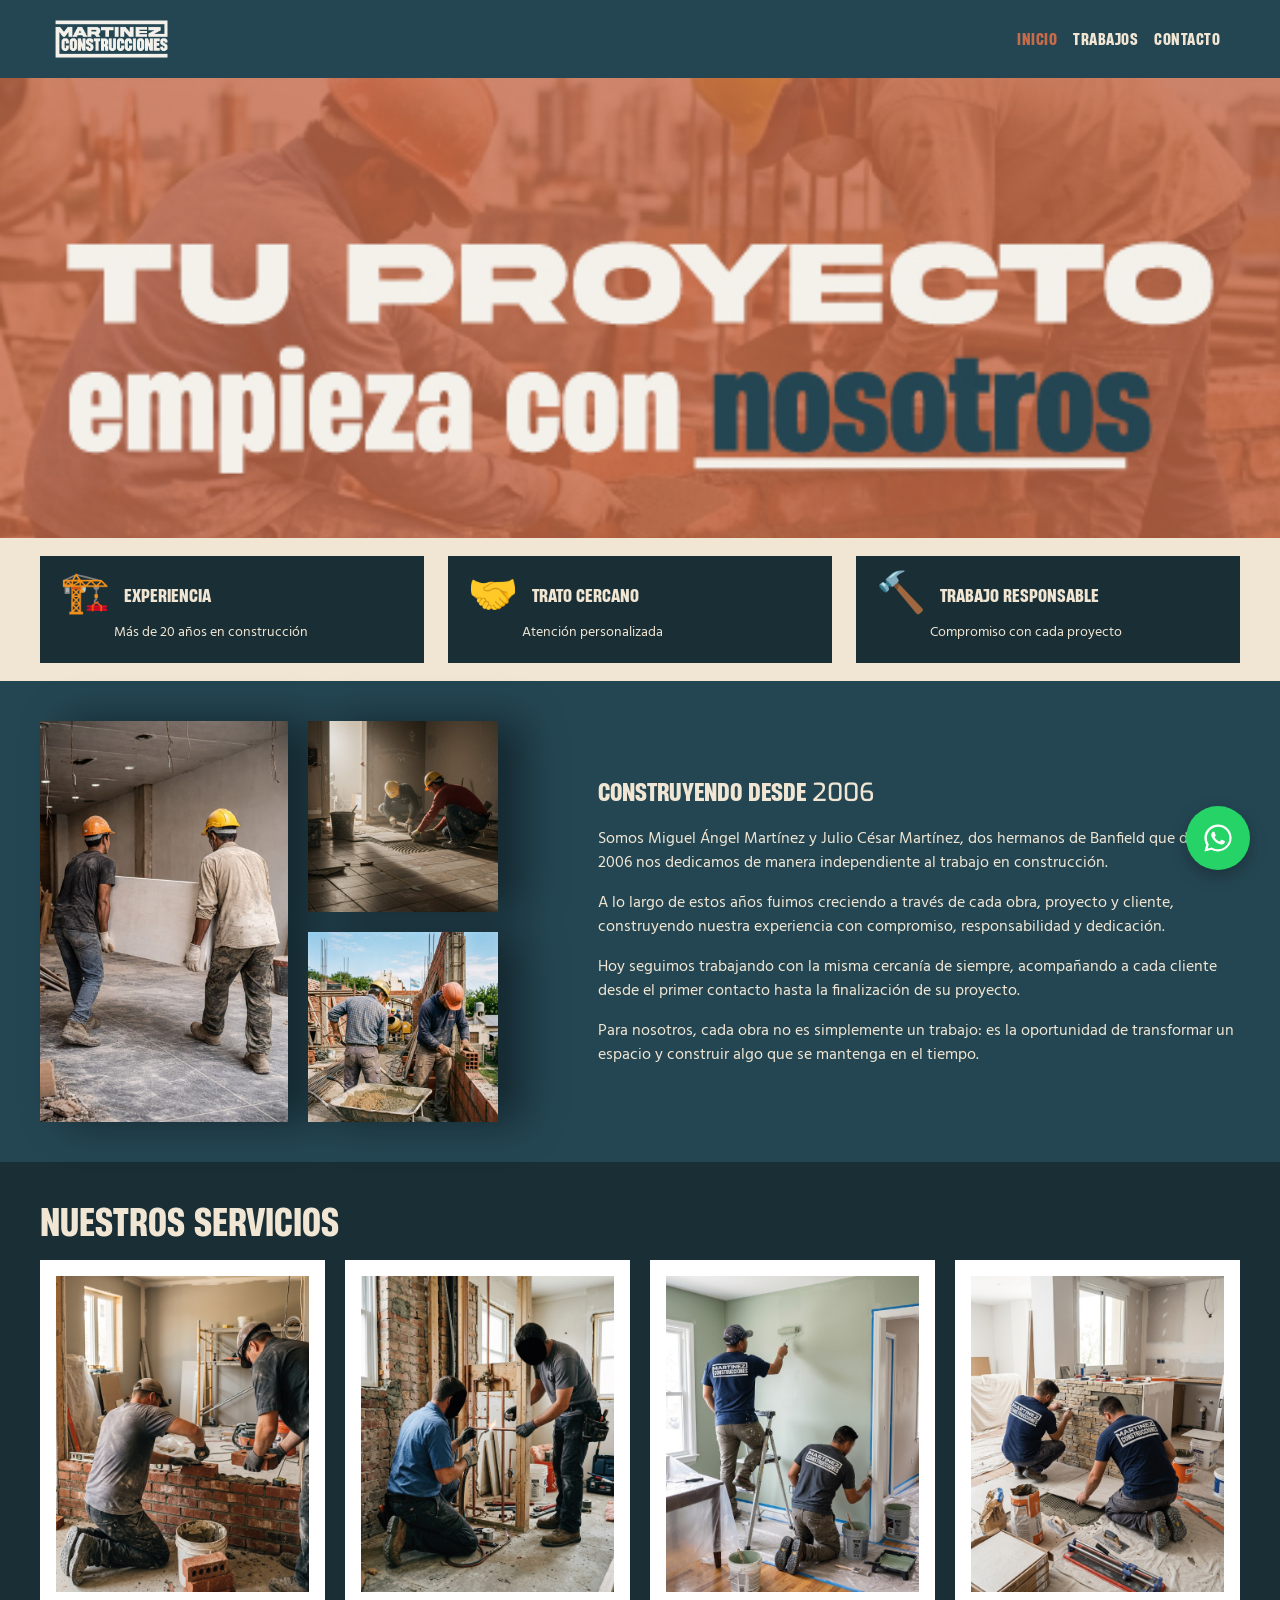
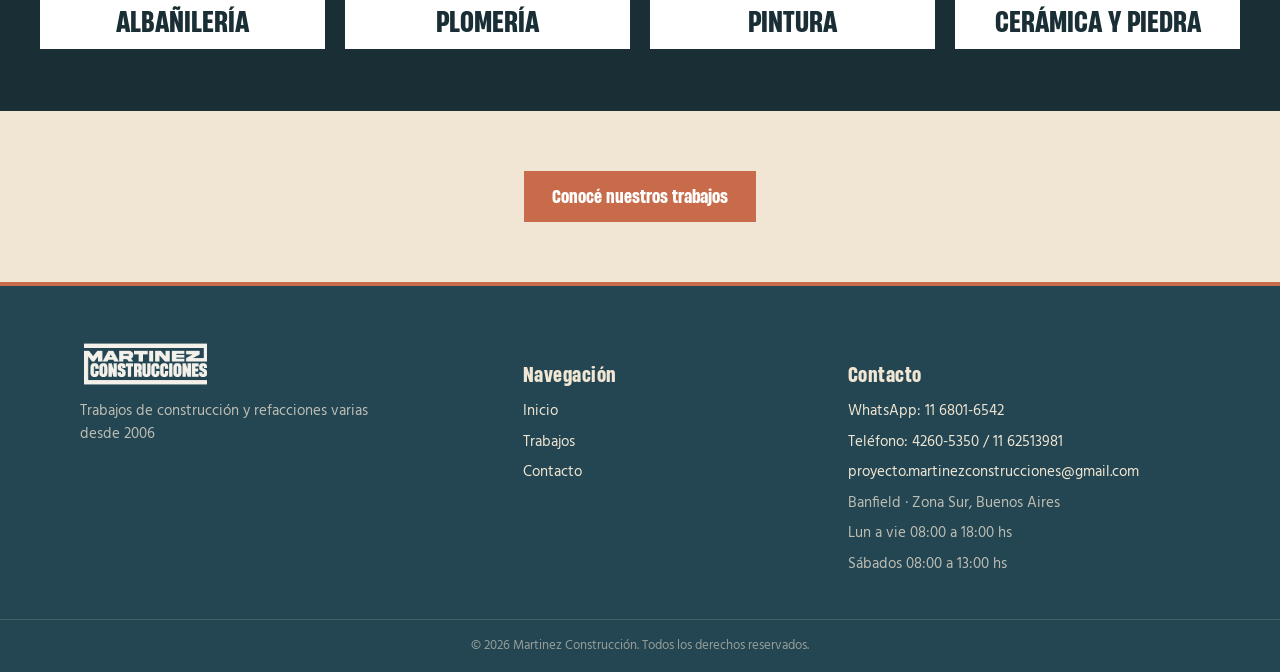
==== commit ecdbd7b5: "Add files via upload" ====
--- a/index.html
+++ b/index.html
@@ -132,9 +132,9 @@
 
 
 <section class="destacados">
-
-   
-
+    <div class="destacados-cta" data-aos="fade-up">
+        <a href="pages/trabajos.html" class="botones">Conocé nuestros trabajos</a>
+    </div>
 </section>
 
 </main>
--- a/styles/style.css
+++ b/styles/style.css
@@ -1,4 +1,4 @@
-@import url("https://fonts.googleapis.com/css2?family=Hind:wght@400;500;600&family=Oswald:wght@400;700&display=swap");
+@import url("https://fonts.googleapis.com/css2?family=Exo:wght@800&family=Hind:wght@400;500;600&family=Oswald:wght@400;700&display=swap");
 .form-card, .carousel-custom {
   box-shadow: 0 10px 30px rgba(17, 17, 17, 0.3);
 }
@@ -32,7 +32,7 @@
   font-weight: 700;
   font-style: normal;
   font-display: swap;
-  /* La versión trial no trae números: los dígitos se muestran con Oswald */
+  /* La versión trial no trae números: los dígitos se muestran con Exo ExtraBold */
   unicode-range: U+0000-002F, U+003A-F8FE, U+F900-10FFFF;
 }
 @font-face {
@@ -41,7 +41,7 @@
   font-weight: 700;
   font-style: italic;
   font-display: swap;
-  /* La versión trial no trae números: los dígitos se muestran con Oswald */
+  /* La versión trial no trae números: los dígitos se muestran con Exo ExtraBold */
   unicode-range: U+0000-002F, U+003A-F8FE, U+F900-10FFFF;
 }
 @font-face {
@@ -50,11 +50,11 @@
   font-weight: 800;
   font-style: normal;
   font-display: swap;
-  /* La versión trial no trae números: los dígitos se muestran con Oswald */
+  /* La versión trial no trae números: los dígitos se muestran con Exo ExtraBold */
   unicode-range: U+0000-002F, U+003A-F8FE, U+F900-10FFFF;
 }
 h1, h2, h3, h4, h5, h6 {
-  font-family: "Heading Now Trial", "Oswald", sans-serif;
+  font-family: "Heading Now Trial", "Exo", "Oswald", sans-serif;
 }
 
 body {
@@ -115,7 +115,7 @@
 
 .secciones {
   color: #f0e6d3;
-  font-family: "Heading Now Trial", "Oswald", sans-serif;
+  font-family: "Heading Now Trial", "Exo", "Oswald", sans-serif;
   font-size: 22px;
   text-align: center;
   margin-bottom: 16px;
@@ -133,7 +133,7 @@
 
 .destacadoDelMes {
   color: #f0e6d3;
-  font-family: "Heading Now Trial", "Oswald", sans-serif;
+  font-family: "Heading Now Trial", "Exo", "Oswald", sans-serif;
   font-size: 25px;
   text-align: center;
   margin-bottom: 30px;
@@ -142,7 +142,7 @@
 .titulo {
   animation: aparecer 0.6s ease-out 0s both;
   color: #f0e6d3;
-  font-family: "Heading Now Trial", "Oswald", sans-serif;
+  font-family: "Heading Now Trial", "Exo", "Oswald", sans-serif;
   font-size: 26px;
   text-align: center;
   margin-bottom: 10px;
@@ -174,6 +174,15 @@
 
 .destacados .destacadoDelMes {
   color: #244653;
+}
+
+.destacados-cta {
+  text-align: center;
+  padding: 20px 0;
+}
+.destacados-cta .botones {
+  font-size: 18px;
+  padding: 12px 28px;
 }
 
 .banner {
@@ -205,7 +214,7 @@
 .banner-linea1 {
   animation: aparecer 0.6s ease-out 0s both;
   display: block;
-  font-family: "Heading Now Trial", "Oswald", sans-serif;
+  font-family: "Heading Now Trial", "Exo", "Oswald", sans-serif;
   font-weight: 700;
   color: #f0e6d3;
   font-size: 34px;
@@ -227,7 +236,7 @@
 .banner-linea2 {
   animation: aparecer 0.6s ease-out 0.1s both;
   display: block;
-  font-family: "Heading Now Trial", "Oswald", sans-serif;
+  font-family: "Heading Now Trial", "Exo", "Oswald", sans-serif;
   font-weight: 700;
   color: #f0e6d3;
   font-size: 32px;
@@ -335,7 +344,7 @@
 }
 .caracteristica h3 {
   color: #f0e6d3;
-  font-family: "Heading Now Trial", "Oswald", sans-serif;
+  font-family: "Heading Now Trial", "Exo", "Oswald", sans-serif;
   font-size: 18px;
   margin: 0;
 }
@@ -428,7 +437,7 @@
 }
 .navbar-custom .brand-title {
   color: #c86b4a;
-  font-family: "Heading Now Trial", "Oswald", sans-serif;
+  font-family: "Heading Now Trial", "Exo", "Oswald", sans-serif;
   font-size: 19px;
   line-height: 1.15;
   letter-spacing: 0.5px;
@@ -436,7 +445,7 @@
 .navbar-custom .brand-subtitle {
   color: #244653;
   font-size: 10px;
-  font-family: "Heading Now Trial", "Oswald", sans-serif;
+  font-family: "Heading Now Trial", "Exo", "Oswald", sans-serif;
   letter-spacing: 1.5px;
 }
 @media screen and (min-width: 768px) {
@@ -464,7 +473,7 @@
 
 .navbar-custom .nav-link {
   color: #f0e6d3;
-  font-family: "Heading Now Trial", "Oswald", sans-serif;
+  font-family: "Heading Now Trial", "Exo", "Oswald", sans-serif;
   letter-spacing: 0.5px;
   padding: 10px 12px;
   transition: color 0.2s ease;
@@ -539,7 +548,7 @@
 
 .footer-titulo {
   color: #f0e6d3;
-  font-family: "Heading Now Trial", "Oswald", sans-serif;
+  font-family: "Heading Now Trial", "Exo", "Oswald", sans-serif;
   font-size: 20px;
   letter-spacing: 0.5px;
   margin: 0;
@@ -634,7 +643,7 @@
   background-color: #c86b4a;
   font-weight: bold;
   text-decoration: none;
-  font-family: "Heading Now Trial", "Oswald", sans-serif;
+  font-family: "Heading Now Trial", "Exo", "Oswald", sans-serif;
   padding: 8px 20px;
   border-radius: 0;
   transition: transform 0.2s ease, box-shadow 0.2s ease, background-color 0.2s ease;
@@ -660,7 +669,7 @@
   margin-bottom: 40px;
 }
 .discos .producto h3 {
-  font-family: "Heading Now Trial", "Oswald", sans-serif;
+  font-family: "Heading Now Trial", "Exo", "Oswald", sans-serif;
   color: #111111;
   margin-bottom: 4px;
   font-size: 17px;
@@ -681,7 +690,7 @@
 }
 .catalogo .producto h2,
 .catalogo .producto h3 {
-  font-family: "Heading Now Trial", "Oswald", sans-serif;
+  font-family: "Heading Now Trial", "Exo", "Oswald", sans-serif;
   color: #111111;
   margin-bottom: 4px;
   font-size: 17px;
@@ -734,7 +743,7 @@
 
 .promo-combo {
   color: #f0e6d3;
-  font-family: "Heading Now Trial", "Oswald", sans-serif;
+  font-family: "Heading Now Trial", "Exo", "Oswald", sans-serif;
   font-size: 25px;
   margin-bottom: 10px;
 }
@@ -772,7 +781,7 @@
 }
 .recital-info h2 {
   color: #244653;
-  font-family: "Heading Now Trial", "Oswald", sans-serif;
+  font-family: "Heading Now Trial", "Exo", "Oswald", sans-serif;
   font-size: 24px;
   margin-bottom: 12px;
 }
@@ -797,7 +806,7 @@
 }
 .recital-discografia h2 {
   color: #f0e6d3;
-  font-family: "Heading Now Trial", "Oswald", sans-serif;
+  font-family: "Heading Now Trial", "Exo", "Oswald", sans-serif;
   font-size: 22px;
   margin-bottom: 16px;
 }
@@ -823,7 +832,7 @@
 }
 .historia-item h3 {
   color: #244653;
-  font-family: "Heading Now Trial", "Oswald", sans-serif;
+  font-family: "Heading Now Trial", "Exo", "Oswald", sans-serif;
   font-size: 20px;
   margin-bottom: 6px;
 }
@@ -837,7 +846,7 @@
   text-align: center;
 }
 .valores .producto h3 {
-  font-family: "Heading Now Trial", "Oswald", sans-serif;
+  font-family: "Heading Now Trial", "Exo", "Oswald", sans-serif;
   color: #111111;
   margin-bottom: 8px;
   font-size: 17px;
@@ -865,7 +874,7 @@
   text-align: center;
 }
 .carousel-custom .carousel-caption h2 {
-  font-family: "Heading Now Trial", "Oswald", sans-serif;
+  font-family: "Heading Now Trial", "Exo", "Oswald", sans-serif;
   color: #fff;
   font-size: 20px;
   margin-bottom: 6px;
@@ -969,12 +978,12 @@
 form fieldset legend {
   color: #244653;
   font-weight: bold;
-  font-family: "Heading Now Trial", "Oswald", sans-serif;
+  font-family: "Heading Now Trial", "Exo", "Oswald", sans-serif;
 }
 
 /* ---- Nuestros servicios ---- */
 .servicios-titulo {
-  font-family: "Heading Now Trial", "Oswald", sans-serif;
+  font-family: "Heading Now Trial", "Exo", "Oswald", sans-serif;
   font-weight: 800;
   color: #f0e6d3;
   font-size: 30px;
@@ -1036,7 +1045,7 @@
   border-radius: 0;
 }
 .servicio h3 {
-  font-family: "Heading Now Trial", "Oswald", sans-serif;
+  font-family: "Heading Now Trial", "Exo", "Oswald", sans-serif;
   font-weight: 800;
   color: #192e35;
   font-size: 24px;
@@ -1062,7 +1071,7 @@
   height: 100%;
 }
 .trabajo h2 {
-  font-family: "Heading Now Trial", "Oswald", sans-serif;
+  font-family: "Heading Now Trial", "Exo", "Oswald", sans-serif;
   color: #111111;
   font-size: 22px;
   margin: 20px 0 6px;
@@ -1096,7 +1105,7 @@
   top: 8px;
   left: 8px;
   padding: 3px 10px;
-  font-family: "Heading Now Trial", "Oswald", sans-serif;
+  font-family: "Heading Now Trial", "Exo", "Oswald", sans-serif;
   font-size: 14px;
   letter-spacing: 1px;
   color: #fff;
@@ -1107,6 +1116,10 @@
 }
 .etiqueta-despues {
   background-color: #c86b4a;
+}
+.etiqueta-durante {
+  background-color: rgba(17, 17, 17, 0.45);
+  outline: 1px solid rgba(255, 255, 255, 0.6);
 }
 
 .galeria {
@@ -1250,7 +1263,7 @@
 
 .contacto-titulo {
   color: #f0e6d3;
-  font-family: "Heading Now Trial", "Oswald", sans-serif;
+  font-family: "Heading Now Trial", "Exo", "Oswald", sans-serif;
   font-size: 28px;
   margin-bottom: 24px;
   text-align: left;
@@ -1333,7 +1346,7 @@
   border-radius: 0;
   background-color: #c86b4a;
   color: #fff;
-  font-family: "Heading Now Trial", "Oswald", sans-serif;
+  font-family: "Heading Now Trial", "Exo", "Oswald", sans-serif;
   font-size: 18px;
   letter-spacing: 0.5px;
   padding: 12px;
@@ -1403,7 +1416,7 @@
 
 .contacto-dato h3 {
   color: #f0e6d3;
-  font-family: "Heading Now Trial", "Oswald", sans-serif;
+  font-family: "Heading Now Trial", "Exo", "Oswald", sans-serif;
   font-size: 19px;
   margin: 0 0 2px;
 }
@@ -1429,7 +1442,7 @@
   width: 100%;
   background-color: #25d366;
   color: #fff;
-  font-family: "Heading Now Trial", "Oswald", sans-serif;
+  font-family: "Heading Now Trial", "Exo", "Oswald", sans-serif;
   font-size: 17px;
   padding: 11px;
   text-decoration: none;
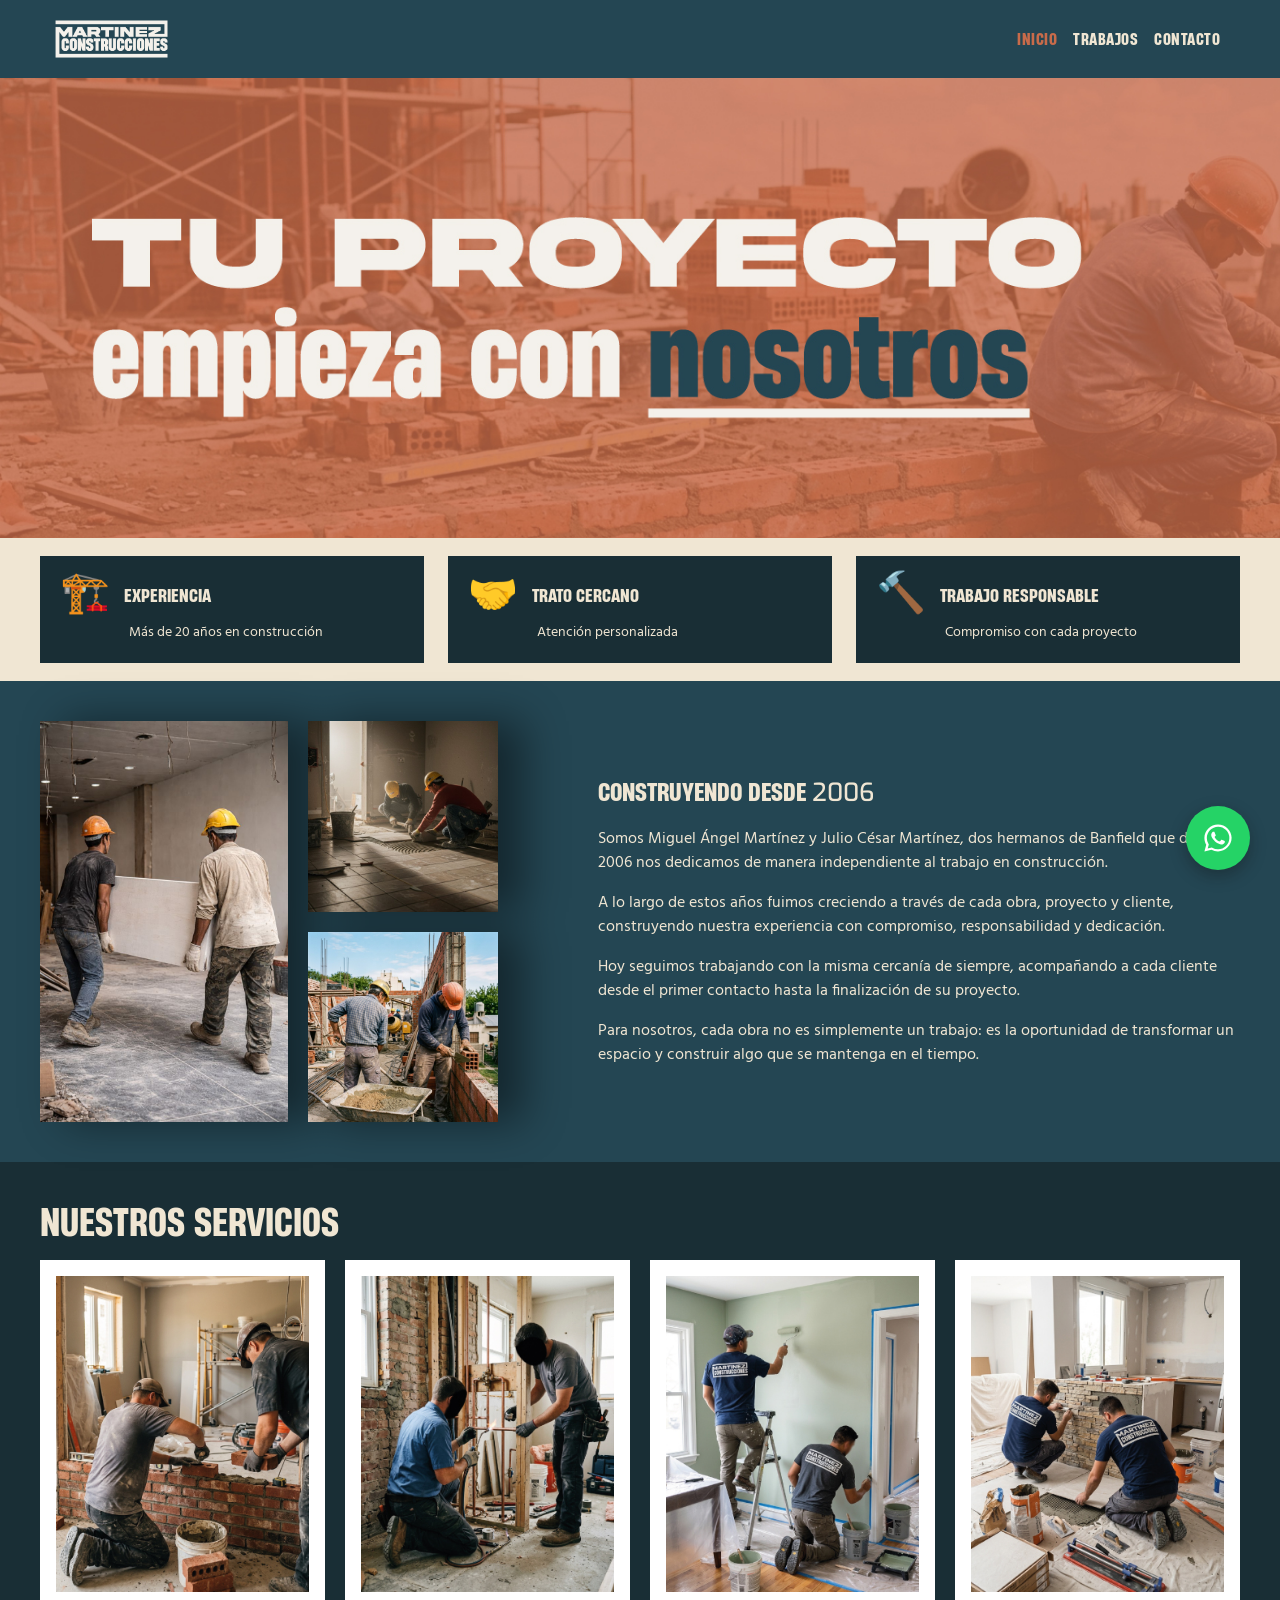
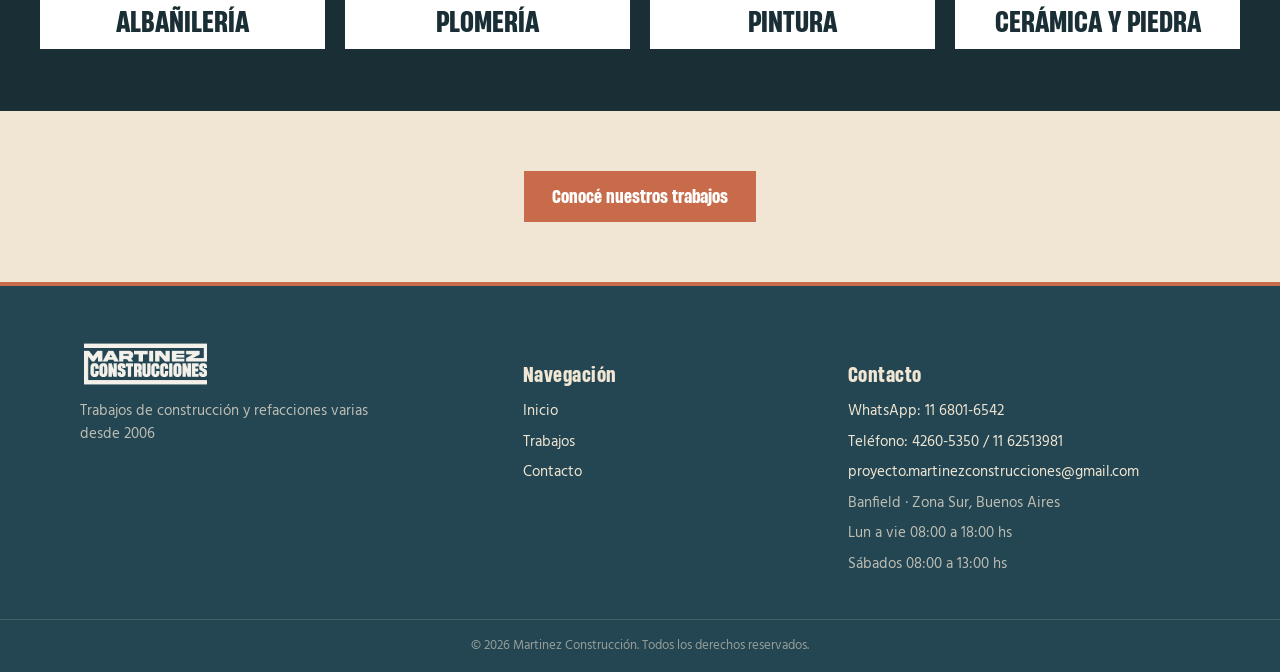
==== commit fd390e35: "Add files via upload" ====
--- a/index.html
+++ b/index.html
@@ -127,6 +127,16 @@
                 <h3>Cerámica y piedra</h3>
             </article>
 
+            <article class="servicio">
+                <img src="img/durlock.jpeg" alt="Colocación de durlock" loading="lazy">
+                <h3>Durlock</h3>
+            </article>
+
+            <article class="servicio">
+                <img src="img/losa.jpeg" alt="Armado de losa" loading="lazy">
+                <h3>Losa</h3>
+            </article>
+
         </div>
     </section>
 
--- a/styles/style.css
+++ b/styles/style.css
@@ -354,7 +354,7 @@
   max-width: 100%;
   text-align: left;
   margin: 0;
-  padding-left: 54px;
+  padding-left: 69px;
 }
 
 .desde-grid {
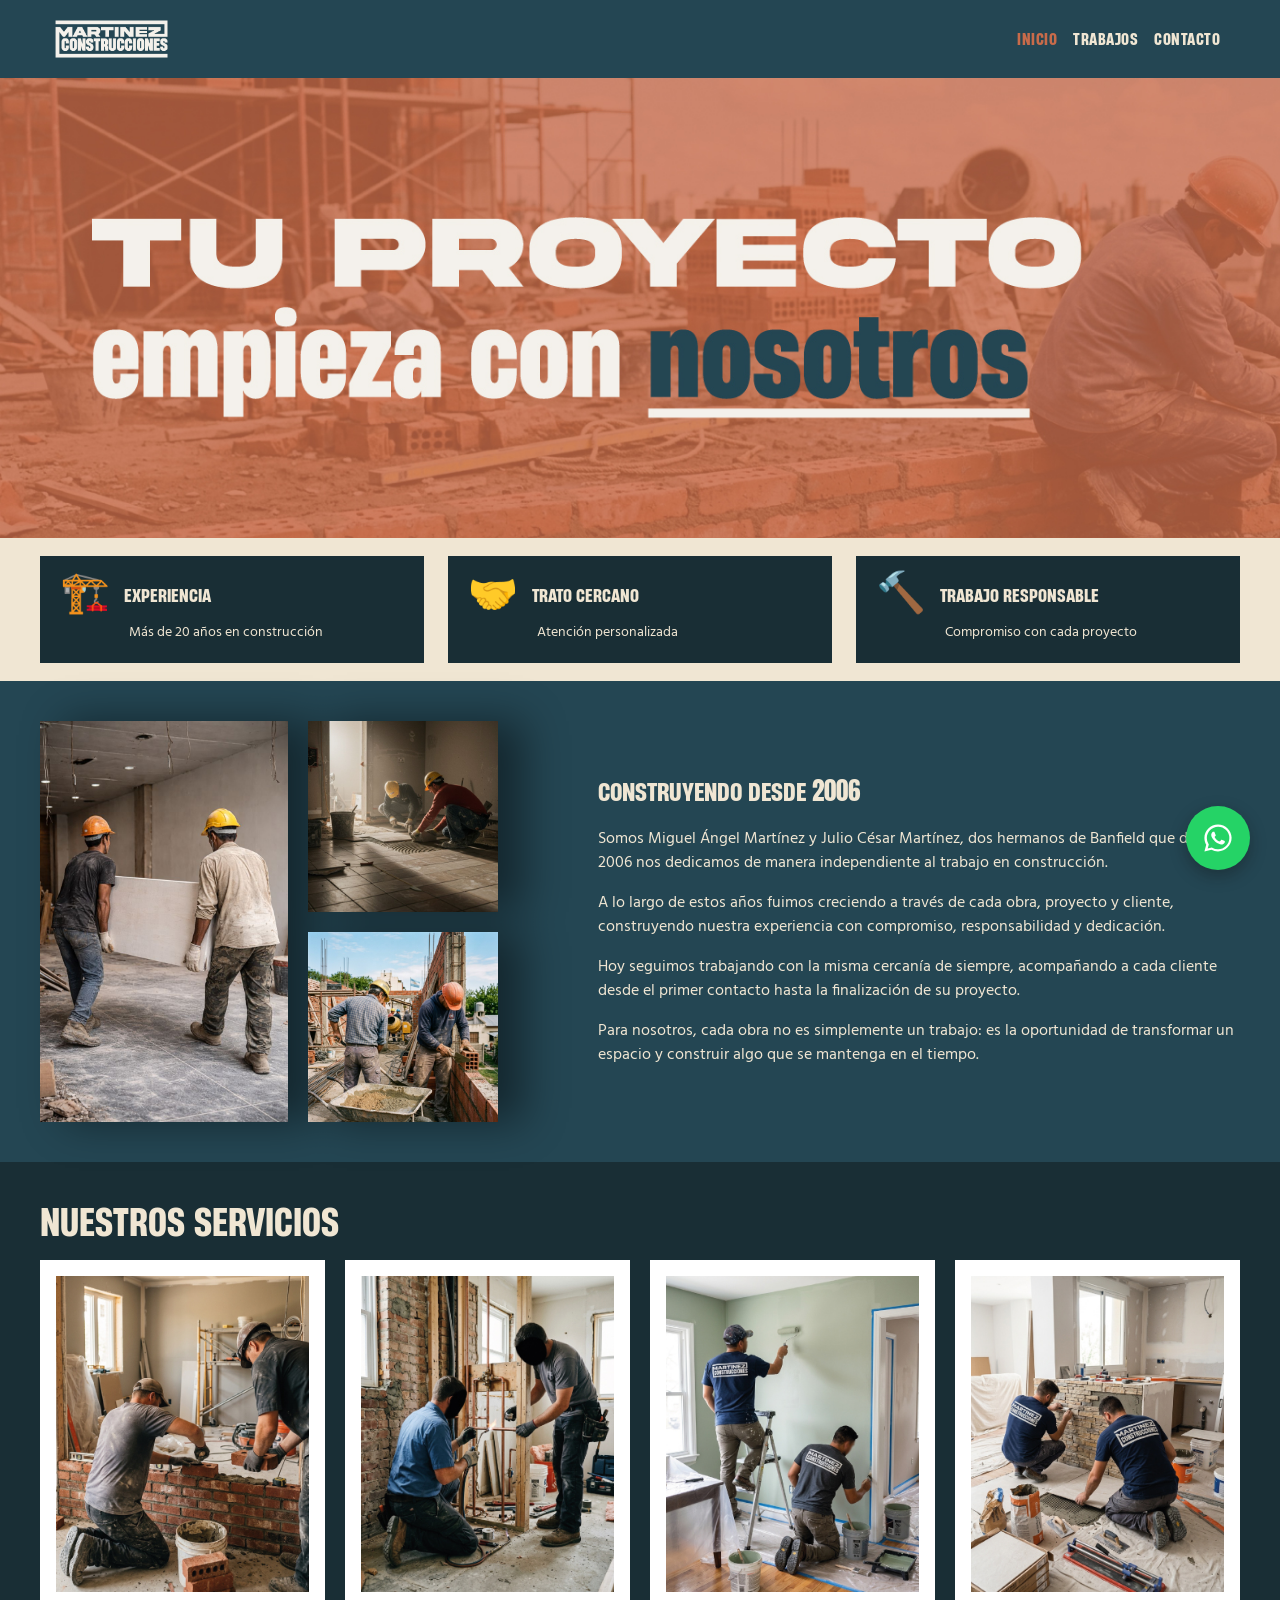
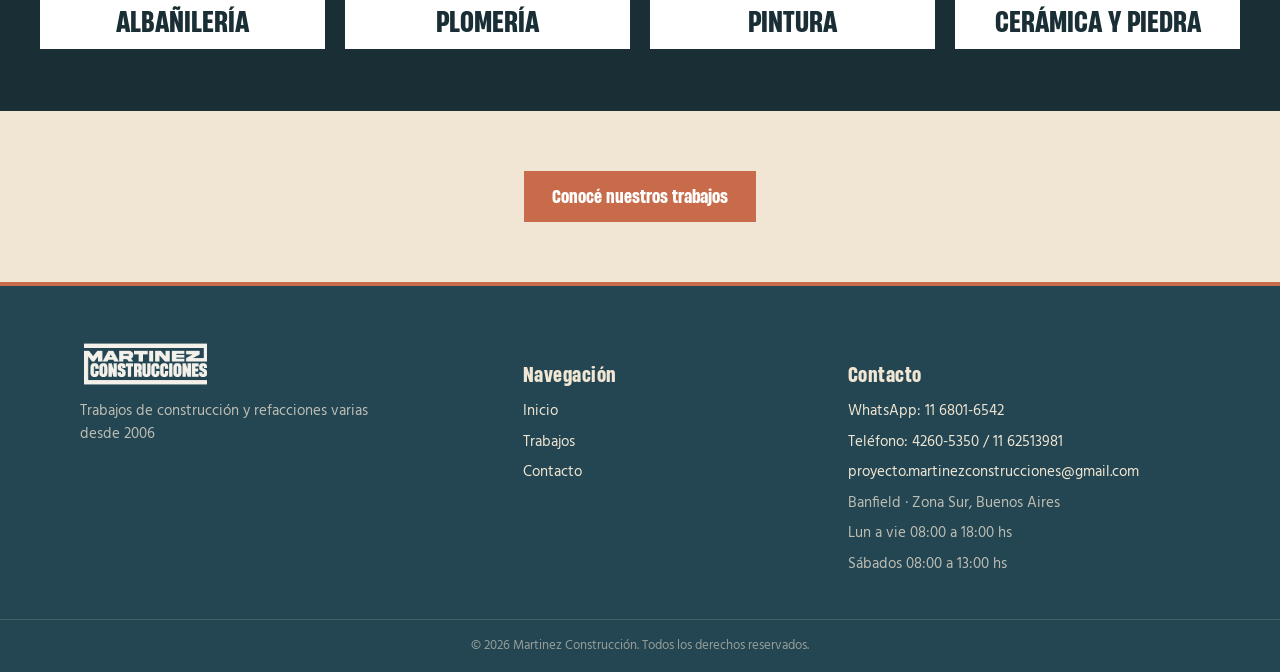
==== commit 1c998d2f: "Add files via upload" ====
--- a/index.html
+++ b/index.html
@@ -93,7 +93,7 @@
                 <img class="desde-imagen-chica" src="img/hermanos3.jpeg" alt="Miguel Ángel Martínez y Julio César Martínez trabajando en una obra">
             </div>
             <div class="desde-texto">
-                <h2 class="destacadoDelMes">CONSTRUYENDO DESDE 2006</h2>
+                <h2 class="destacadoDelMes">CONSTRUYENDO DESDE <span class="anio">2006</span></h2>
                 <p>Somos Miguel Ángel Martínez y Julio César Martínez, dos hermanos de Banfield que desde 2006 nos dedicamos de manera independiente al trabajo en construcción.</p>
                 <p>A lo largo de estos años fuimos creciendo a través de cada obra, proyecto y cliente, construyendo nuestra experiencia con compromiso, responsabilidad y dedicación.</p>
                 <p>Hoy seguimos trabajando con la misma cercanía de siempre, acompañando a cada cliente desde el primer contacto hasta la finalización de su proyecto.</p>
@@ -135,6 +135,16 @@
             <article class="servicio">
                 <img src="img/losa.jpeg" alt="Armado de losa" loading="lazy">
                 <h3>Losa</h3>
+            </article>
+
+            <article class="servicio">
+                <img src="img/tejas.jpeg" alt="Armado y Colocación de techos" loading="lazy">
+                <h3>Techos</h3>
+            </article>
+
+            <article class="servicio">
+                <img src="img/gasista.jfif" alt="Instalación de cañería de gas en edificio" loading="lazy">
+                <h3>Gasista</h3>
             </article>
 
         </div>
--- a/styles/style.css
+++ b/styles/style.css
@@ -1,4 +1,4 @@
-@import url("https://fonts.googleapis.com/css2?family=Exo:wght@800&family=Hind:wght@400;500;600&family=Oswald:wght@400;700&display=swap");
+@import url("https://fonts.googleapis.com/css2?family=Anton&family=Exo:wght@800&family=Hind:wght@400;500;600&family=Oswald:wght@400;700&display=swap");
 .form-card, .carousel-custom {
   box-shadow: 0 10px 30px rgba(17, 17, 17, 0.3);
 }
@@ -404,6 +404,10 @@
 .desde-texto .destacadoDelMes {
   text-align: left;
   margin-bottom: 20px;
+}
+.desde-texto .destacadoDelMes .anio {
+  font-family: "Anton", sans-serif;
+  font-weight: 400;
 }
 .desde-texto p {
   color: #f0e6d3;
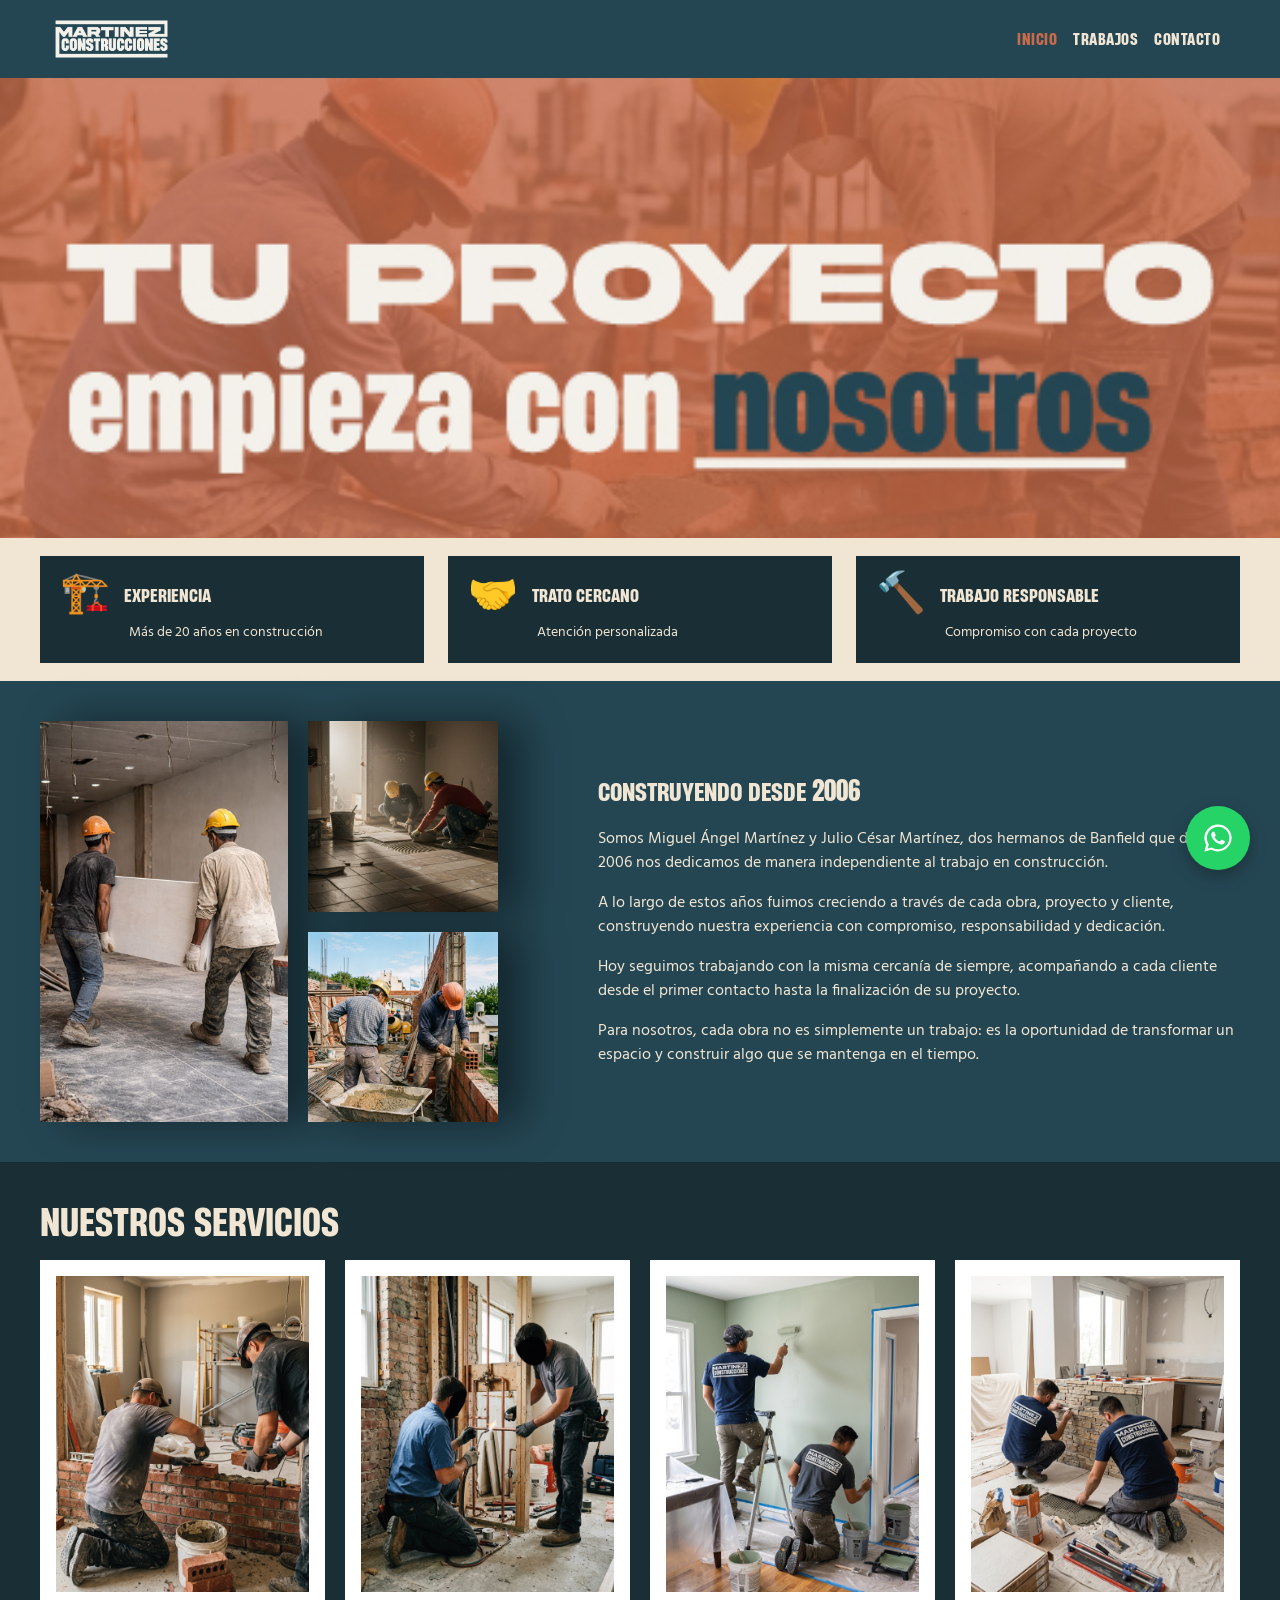
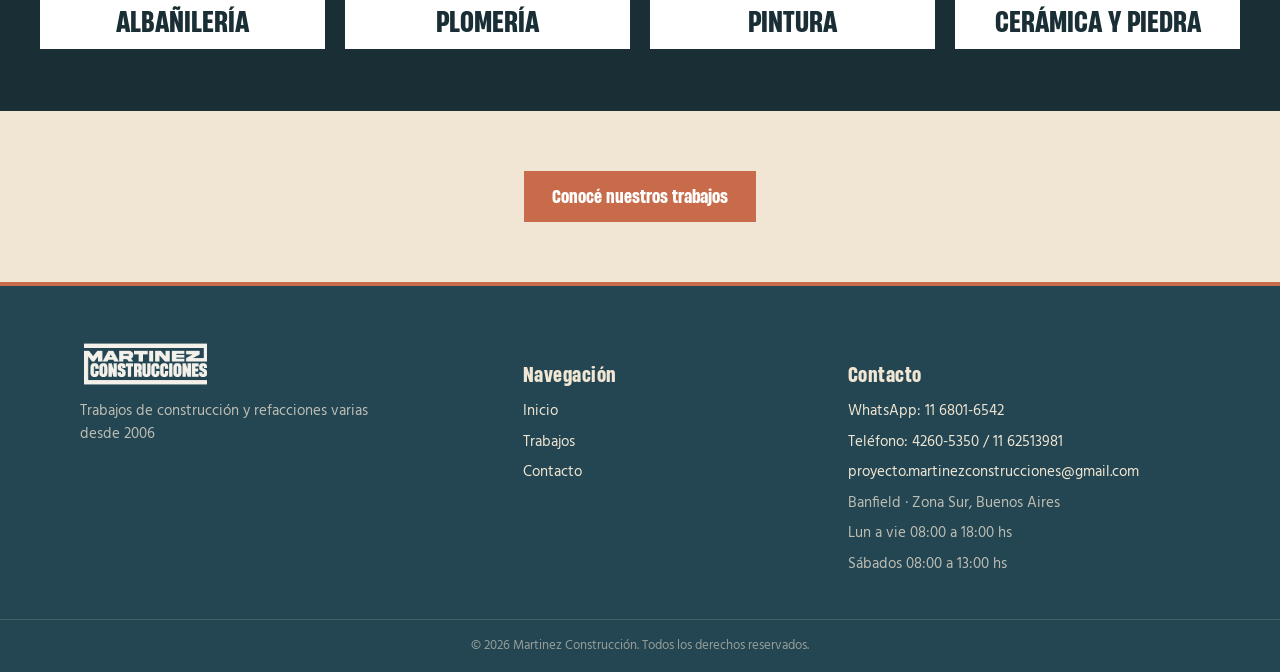
==== commit b51c70c9: "Add files via upload" ====
--- a/index.html
+++ b/index.html
@@ -138,12 +138,12 @@
             </article>
 
             <article class="servicio">
-                <img src="img/tejas.jpeg" alt="Armado y Colocación de techos" loading="lazy">
+                <img src="img/losa.jpeg" alt="Armado y colocación de techos" loading="lazy">
                 <h3>Techos</h3>
             </article>
 
             <article class="servicio">
-                <img src="img/gasista.jfif" alt="Instalación de cañería de gas en edificio" loading="lazy">
+                <img src="img/gasista.jfif" alt="Armado e instalación de cañeria de gas" loading="lazy">
                 <h3>Gasista</h3>
             </article>
 
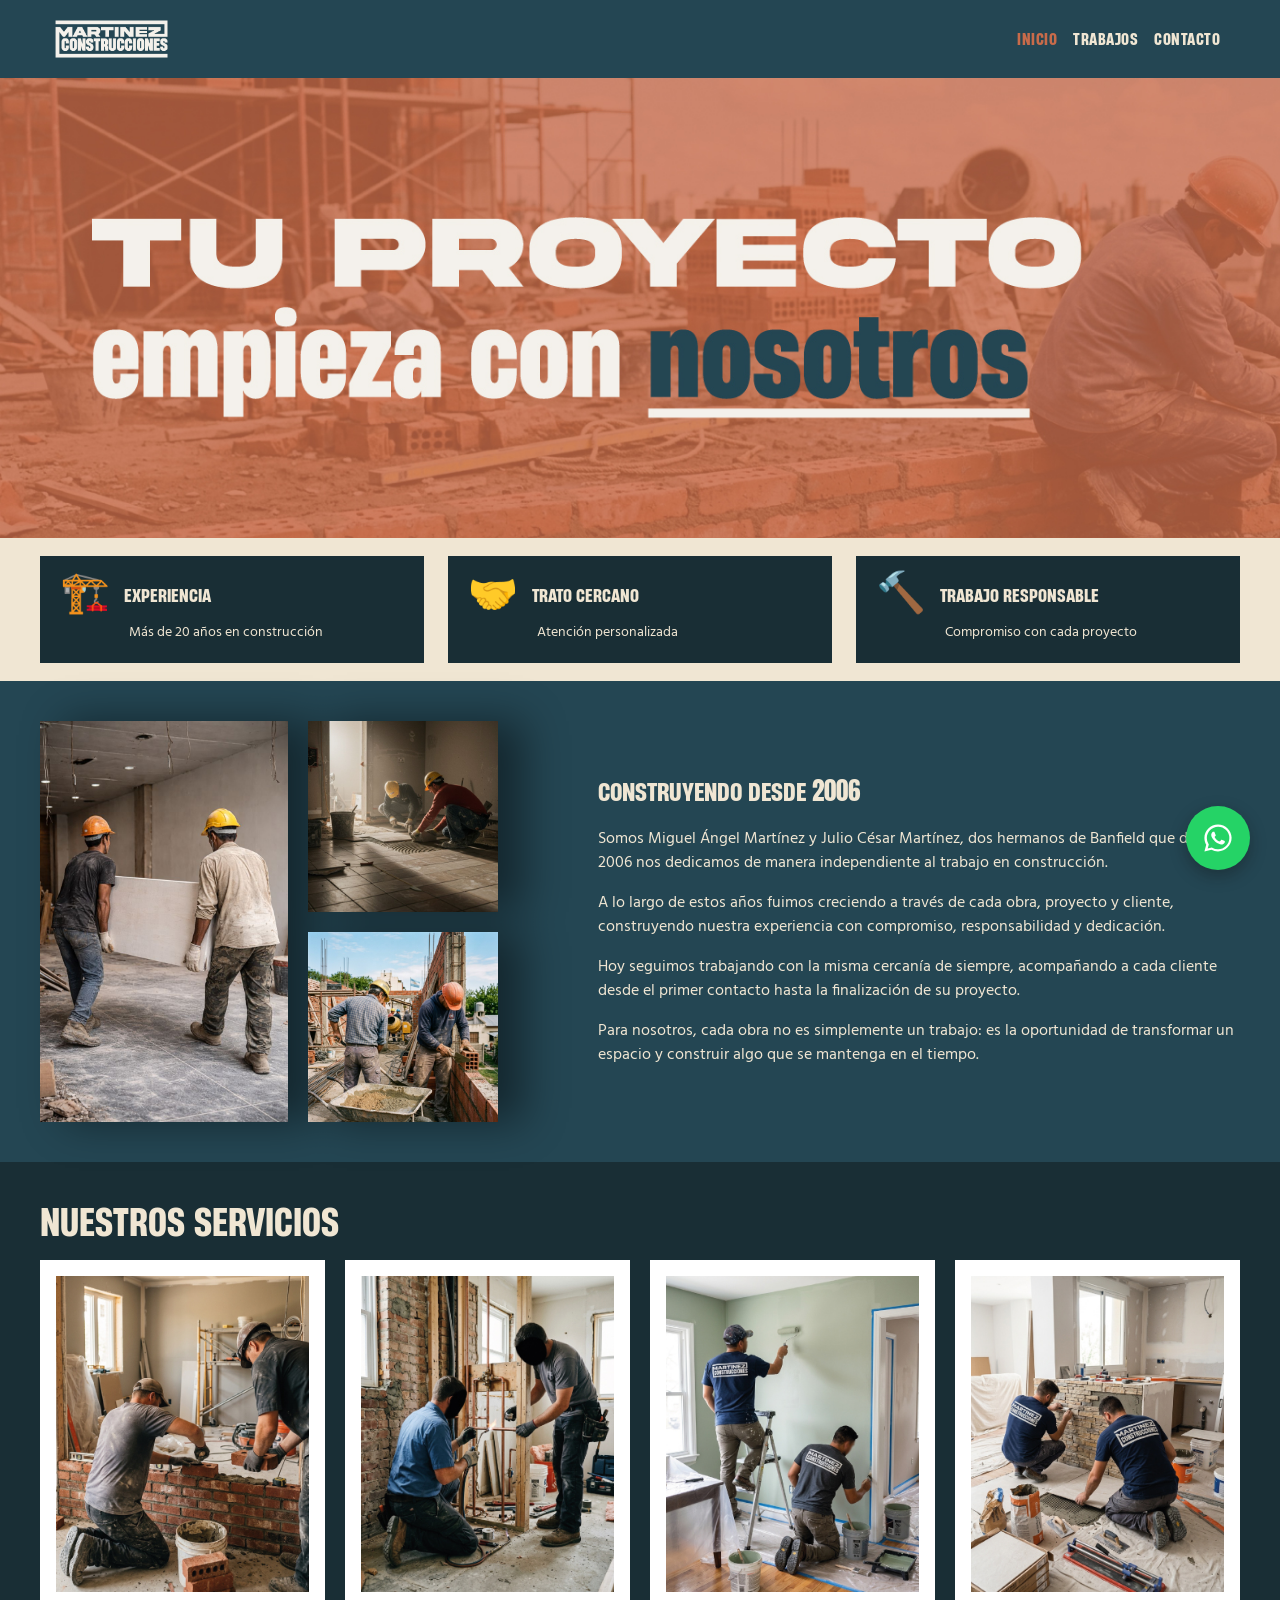
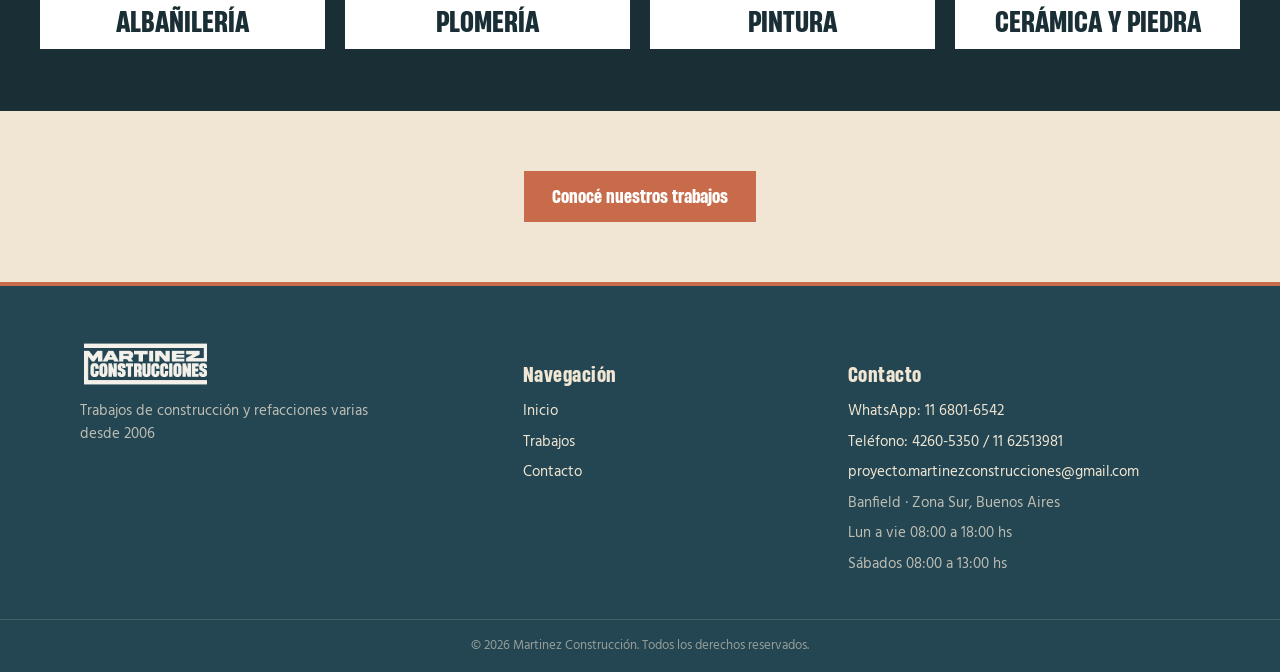
==== commit f724245d: "Add files via upload" ====
--- a/index.html
+++ b/index.html
@@ -138,7 +138,7 @@
             </article>
 
             <article class="servicio">
-                <img src="img/losa.jpeg" alt="Armado y colocación de techos" loading="lazy">
+                <img src="img/tejas.jpeg" alt="Armado y colocación de techos" loading="lazy">
                 <h3>Techos</h3>
             </article>
 
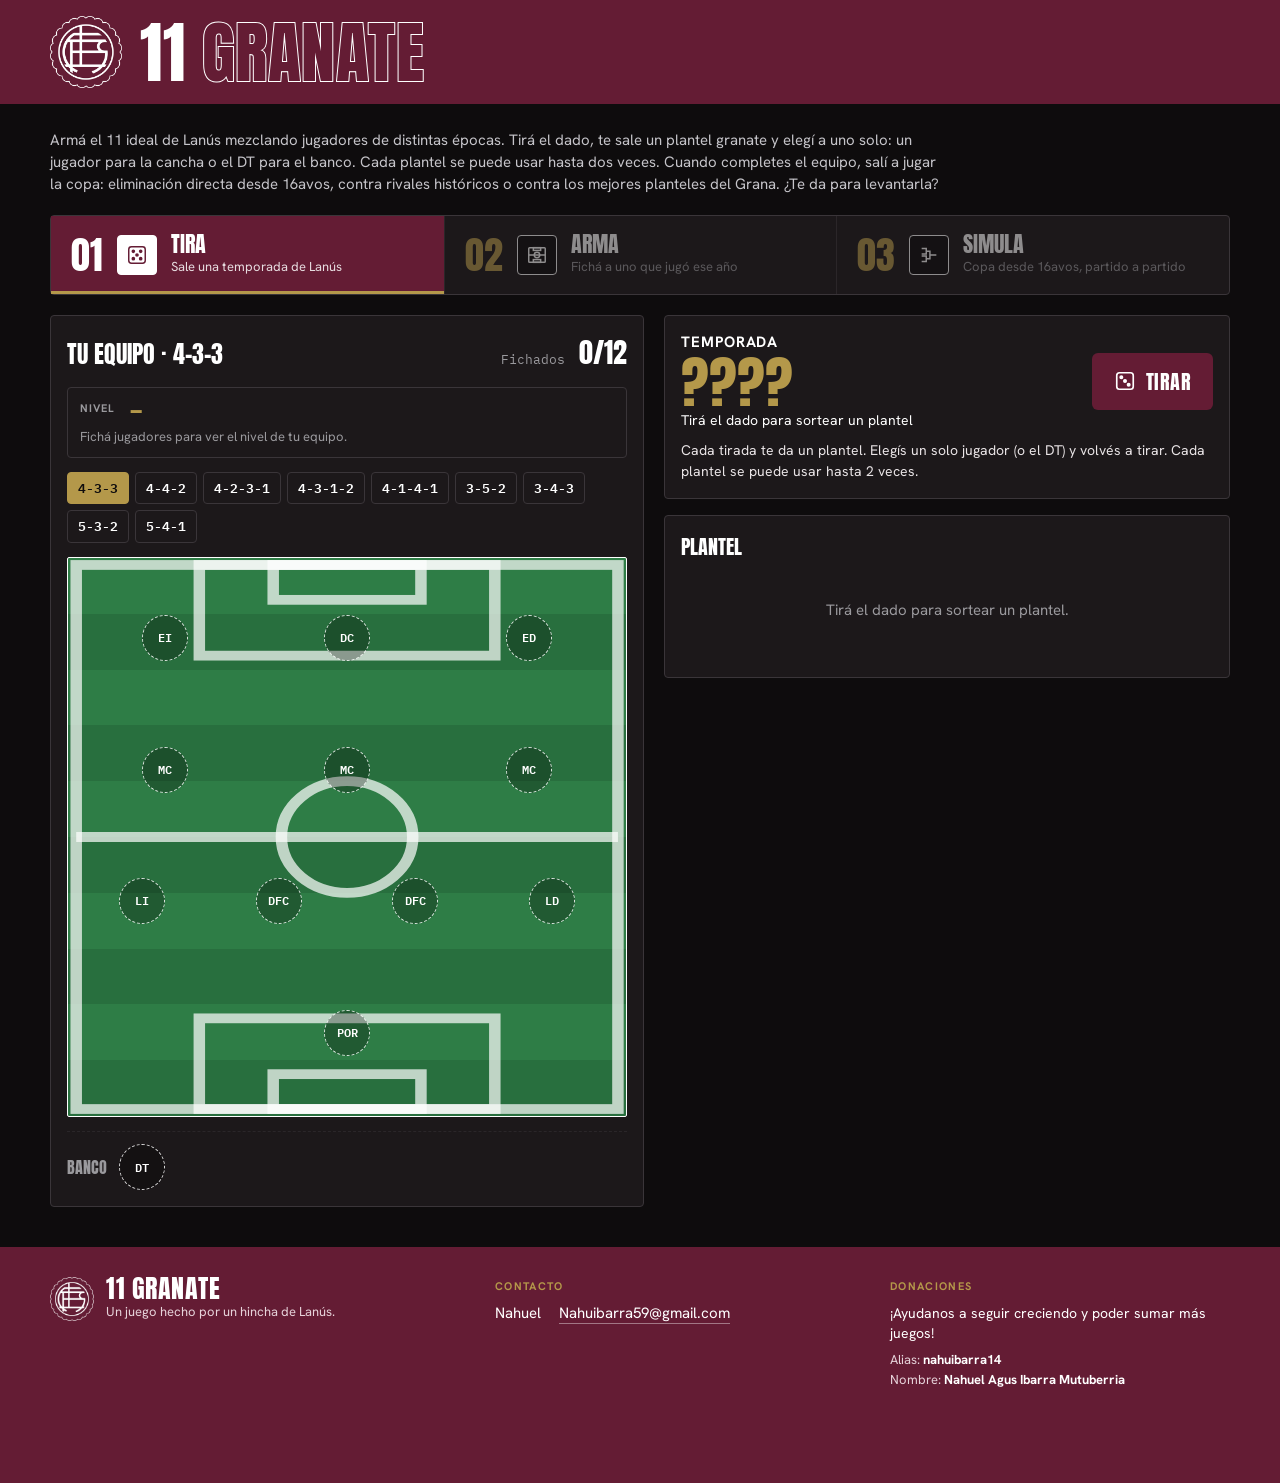
==== commit 57261ad5: "Add files via upload" ====
--- a/index.html
+++ b/index.html
@@ -1,220 +1,132 @@
-<!DOCTYPE html>
+<!doctype html>
 <html lang="es">
 <head>
-    <meta charset="UTF-8">
-    <meta name="viewport" content="width=device-width, initial-scale=1.0">
-    <title>Martinez Construcciones</title>
-    <meta name="description" content="Soluciones y servicios de construcción para tu hogar">
-    <meta name="keywords" content="Soluciones y servicios de construcción para tu hogar">
-    <meta property="og:title" content="Martinez Construcciones">
-    <meta property="og:description" content="Soluciones y servicios de construcción para tu hogar">
-    <meta property="og:image" content="https://nibra3.github.io/MartinezConstrucciones/img/logohome_.png">
-    <meta property="og:type" content="website">
-    <link rel="icon" type="image/png" href="img/favicon_.png">
-    <link href="https://cdn.jsdelivr.net/npm/bootstrap@5.3.8/dist/css/bootstrap.min.css" rel="stylesheet" integrity="sha384-sRIl4kxILFvY47J16cr9ZwB07vP4J8+LH7qKQnuqkuIAvNWLzeN8tE5YBujZqJLB" crossorigin="anonymous">
-    <link href="https://unpkg.com/aos@2.3.4/dist/aos.css" rel="stylesheet">
-    <link rel="stylesheet" href="styles/style.css">
+<meta name="viewport" content="width=device-width, initial-scale=1, viewport-fit=cover">
+<meta charset="utf-8">
+<title>11 Granate</title>
+<link rel="icon" type="image/png" href="img/favicon.png">
+<link rel="preconnect" href="https://fonts.googleapis.com">
+<link rel="preconnect" href="https://fonts.gstatic.com" crossorigin>
+<link rel="stylesheet" href="https://fonts.googleapis.com/css2?family=Anton&family=Hanken+Grotesk:wght@400;500;600;700&family=IBM+Plex+Mono:wght@500;600&display=swap">
+<link rel="stylesheet" href="css/styles.css">
 </head>
 <body>
- 
-    <!-- cabecera -->
-    <header>
-        <nav class="navbar navbar-expand-lg navbar-dark navbar-custom">
-            <div class="container-fluid">
-                <a class="navbar-brand" href="index.html">
-                    <img src="img/logohome_.png" alt="Martinez Construcción" class="brand-logo" style="height: 40px; width: auto;">
-                </a>
-                <button class="navbar-toggler" type="button" data-bs-toggle="collapse" data-bs-target="#navMenu" aria-controls="navMenu" aria-expanded="false" aria-label="Abrir menú">
-                    <span class="navbar-toggler-icon"></span>
-                </button>
-                <div class="collapse navbar-collapse" id="navMenu">
-                    <ul class="navbar-nav ms-auto text-center">
-                        <li class="nav-item"><a class="nav-link active" aria-current="page" href="#">INICIO</a></li>
-                        <li class="nav-item"><a class="nav-link" href="pages/trabajos.html">TRABAJOS</a></li>
-                        <li class="nav-item"><a class="nav-link" href="pages/contacto.html">CONTACTO</a></li>
-                    </ul>
-                </div>
-            </div>
-        </nav>
-    </header>
+<div class="title-band"><a class="title-row home-link" id="home" href="./" title="Volver al inicio" aria-label="11 Granate: volver al inicio y empezar de nuevo"><img class="crest" id="crest" src="img/escudo.png" alt="Escudo de Lanús" onerror="this.hidden=true"><h1 class="title">11 <span>Granate</span></h1></a></div>
+<div class="wrap">
+  <header class="top">
+    <div class="brand">
+      
+      <p>Armá el 11 ideal de Lanús mezclando jugadores de distintas épocas. Tirá el dado, te sale un plantel granate y elegí a uno solo: un jugador para la cancha o el DT para el banco. Cada plantel se puede usar hasta dos veces. Cuando completes el equipo, salí a jugar la copa: eliminación directa desde 16avos, contra rivales históricos o contra los mejores planteles del Grana. ¿Te da para levantarla?</p>
+    </div>
+  </header>
 
+  <nav class="steps" aria-label="Pasos del juego">
+    <div class="step" id="st1"><span class="n">01</span><span class="ic"><svg width="22" height="22" viewBox="0 0 24 24" fill="none" stroke="currentColor" stroke-width="1.6"><rect x="3" y="3" width="18" height="18" rx="3"/><circle cx="8" cy="8" r="1.2" fill="currentColor"/><circle cx="16" cy="16" r="1.2" fill="currentColor"/><circle cx="12" cy="12" r="1.2" fill="currentColor"/><circle cx="16" cy="8" r="1.2" fill="currentColor"/><circle cx="8" cy="16" r="1.2" fill="currentColor"/></svg></span><div><b>Tira</b><small>Sale una temporada de Lanús</small></div></div>
+    <div class="step" id="st2"><span class="n">02</span><span class="ic"><svg width="22" height="22" viewBox="0 0 24 24" fill="none" stroke="currentColor" stroke-width="1.6"><rect x="3" y="4" width="18" height="16" rx="1"/><line x1="3" y1="12" x2="21" y2="12"/><circle cx="12" cy="12" r="3"/><rect x="8" y="4" width="8" height="3"/><rect x="8" y="17" width="8" height="3"/></svg></span><div><b>Arma</b><small>Fichá a uno que jugó ese año</small></div></div>
+    <div class="step" id="st3"><span class="n">03</span><span class="ic"><svg width="22" height="22" viewBox="0 0 24 24" fill="none" stroke="currentColor" stroke-width="1.6"><path d="M4 5h5v6H4M4 13h5v6H4M9 8h4v8H9M13 12h7"/></svg></span><div><b>Simula</b><small>Copa desde 16avos, partido a partido</small></div></div>
+  </nav>
 
+  <section class="sim" id="cup" hidden aria-live="polite"></section>
+  <div class="share" id="share" hidden role="dialog" aria-modal="true" aria-label="Imagen para compartir">
+    <div class="share-box">
+      <img id="shareImg" alt="Tu once en la cancha con el resultado de la copa">
+      <div class="share-actions">
+        <button class="btn" id="shareNative" hidden>Compartir</button>
+        <a class="btn alt" id="shareDl" download="11-granate.png" href="#">Descargar</a>
+        <button class="ghost" id="copyLink" type="button">Copiar enlace</button>
+        <button class="ghost" id="shareClose">Cerrar</button>
+      </div>
+      <p class="note">En el celular también podés mantener apretada la imagen para guardarla. Si la subís, sumá el enlace del juego: nibra3.github.io/11granate</p>
+    </div>
+  </div>
 
-     <!-- contenido principal -->
+  <!-- resumen al terminar la copa -->
+  <div class="summary" id="summary" hidden role="dialog" aria-modal="true" aria-labelledby="sumTitle">
+    <div class="sum-box" id="sumBox"></div>
+  </div>
 
-    <main>
-
-    <section class="banner-imagen" data-aos="zoom-in">
-        <h1 class="visually-hidden">Tu proyecto empieza con nosotros</h1>
-        <picture>
-            <source srcset="img/bannermc_mobile.jpeg" media="(max-width: 767px)">
-            <img src="img/bannermc.jpeg" alt="Tu proyecto empieza con nosotros" class="banner-imagen-img">
-        </picture>
+  <main class="board">
+    <section class="pitch-card" aria-label="Tu equipo">
+      <div class="pitch-head"><h2 id="fmTitle">Tu equipo · 4-3-3</h2><div class="media">Fichados <strong id="media">0/12</strong></div></div>
+      <div class="level" id="level" aria-live="polite"></div>
+      <div class="formations" id="formations" role="group" aria-label="Formación"></div>
+      <div class="pitch" id="pitch">
+        <svg viewBox="0 0 68 80" preserveAspectRatio="none" aria-hidden="true">
+          <rect x="1" y="1" width="66" height="78"/><line x1="1" y1="40" x2="67" y2="40"/><circle cx="34" cy="40" r="8"/>
+          <rect x="16" y="1" width="36" height="13"/><rect x="25" y="1" width="18" height="5"/>
+          <rect x="16" y="66" width="36" height="13"/><rect x="25" y="74" width="18" height="5"/>
+        </svg>
+      </div>
+      <div class="bench" id="bench"></div>
     </section>
 
+    <section class="desk">
+      <div class="panel money" id="moneyPanel">
+        <div><div class="lab">Te queda</div><div class="big" id="left">€150,0 M</div></div>
+        <div style="text-align:right"><div class="lab">Fichados</div><div class="big" id="count">0/12</div></div>
+        <div class="bar"><i id="barfill" style="width:0%"></i></div>
+        <div class="meta"><span id="spent">Gastado €0,0 M</span><span id="rerolls">3 repeticiones</span></div>
+      </div>
 
-    <section class="fondo-claro">
-            <div class="caracteristicas row g-4">
-                <div class="col-12 col-md-4">
-                    <div class="caracteristica">
-                        <div class="caracteristica-header">
-                            <span class="caracteristica-icono">🏗️</span>
-                            <h3>EXPERIENCIA</h3>
-                        </div>
-                        <p>Más de 20 años en construcción</p>
-                    </div>
-                </div>
-                <div class="col-12 col-md-4">
-                    <div class="caracteristica">
-                        <div class="caracteristica-header">
-                            <span class="caracteristica-icono">🤝</span>
-                            <h3>TRATO CERCANO</h3>
-                        </div>
-                        <p>Atención personalizada</p>
-                    </div>
-                </div>
-                <div class="col-12 col-md-4">
-                    <div class="caracteristica">
-                        <div class="caracteristica-header">
-                            <span class="caracteristica-icono">🔨</span>
-                            <h3>TRABAJO RESPONSABLE</h3>
-                        </div>
-                        <p>Compromiso con cada proyecto</p>
-                    </div>
-                </div>
-            </div>
+      <div class="panel">
+        <div class="dice-row">
+          <div class="season" id="seasonBox">
+            <div class="lab">Temporada</div>
+            <div class="yr-row"><div class="yr idle" id="yr">????</div><img class="kit kit-lg" id="yrKit" alt="" hidden></div>
+            <div class="dt" id="dtline">Tirá el dado para sortear un plantel</div>
+          </div>
+          <button class="btn" id="roll"><svg viewBox="0 0 24 24" fill="none" stroke="currentColor" stroke-width="1.8"><rect x="3" y="3" width="18" height="18" rx="3"/><circle cx="8" cy="8" r="1.3" fill="currentColor"/><circle cx="16" cy="16" r="1.3" fill="currentColor"/><circle cx="12" cy="12" r="1.3" fill="currentColor"/></svg><span id="rollTxt">Tirar</span></button>
+        </div>
+        <p class="note" id="note">Cada tirada te da un plantel. Elegís un solo jugador (o el DT) y vuelve a tirar.</p>
+      </div>
+
+      <div class="panel squad">
+        <h3 id="sqTitle">Plantel</h3>
+        <div id="squad"><p class="empty">Tirá el dado para sortear un plantel.</p></div>
+        <p class="squad-hint" id="squadHint" hidden>Deslizá la lista para ver todo el plantel.</p>
+      </div>
     </section>
+  </main>
+</div>
 
-    <section class="destacados destacados-oscuro">
-        <div class="desde-grid" data-aos="fade-up">
-            <div class="desde-imagen">
-                <img class="desde-imagen-grande" src="img/hermanos2.jpeg" alt="Miguel Ángel Martínez y Julio César Martínez trabajando en una obra">
-                <img class="desde-imagen-chica" src="img/hermanos.jpeg" alt="Miguel Ángel Martínez y Julio César Martínez trabajando en una obra">
-                <img class="desde-imagen-chica" src="img/hermanos3.jpeg" alt="Miguel Ángel Martínez y Julio César Martínez trabajando en una obra">
-            </div>
-            <div class="desde-texto">
-                <h2 class="destacadoDelMes">CONSTRUYENDO DESDE <span class="anio">2006</span></h2>
-                <p>Somos Miguel Ángel Martínez y Julio César Martínez, dos hermanos de Banfield que desde 2006 nos dedicamos de manera independiente al trabajo en construcción.</p>
-                <p>A lo largo de estos años fuimos creciendo a través de cada obra, proyecto y cliente, construyendo nuestra experiencia con compromiso, responsabilidad y dedicación.</p>
-                <p>Hoy seguimos trabajando con la misma cercanía de siempre, acompañando a cada cliente desde el primer contacto hasta la finalización de su proyecto.</p>
-                <p>Para nosotros, cada obra no es simplemente un trabajo: es la oportunidad de transformar un espacio y construir algo que se mantenga en el tiempo.</p>
-            </div>
-        </div>
-    </section>
-    
-    
-    <section class="seccion-oscura servicios">
-        <h2 class="servicios-titulo">Nuestros servicios</h2>
-        <div class="servicios-carril" tabindex="0" aria-label="Servicios (deslizá para ver más)" data-aos="fade-up">
+<button class="btn fab" id="fab" type="button" hidden aria-label="Tirar el dado"><svg viewBox="0 0 24 24" fill="none" stroke="currentColor" stroke-width="1.8"><rect x="3" y="3" width="18" height="18" rx="3"/><circle cx="8" cy="8" r="1.3" fill="currentColor"/><circle cx="16" cy="16" r="1.3" fill="currentColor"/><circle cx="12" cy="12" r="1.3" fill="currentColor"/></svg><span id="fabTxt">Tirar</span></button>
 
-            <article class="servicio">
-                <img src="img/servicios2.jpg" alt="Albañiles levantando una pared de ladrillos" loading="lazy">
-                <h3>Albañilería</h3>
-            </article>
+<!-- mini cancha fija arriba en el celu: aparece mientras mirás el plantel y la cancha grande no se ve -->
+<div class="mini" id="mini" hidden aria-label="Tu equipo (vista rápida)">
+  <div class="mini-head">
+    <button class="mini-go" id="miniGo" type="button" aria-label="Ir a la cancha">Tu equipo <b id="miniCount">0/12</b> ↑</button>
+    <button class="mini-x" id="miniToggle" type="button" aria-label="Achicar la mini cancha">–</button>
+  </div>
+  <div class="mini-pitch">
+    <svg viewBox="0 0 68 100" preserveAspectRatio="none" aria-hidden="true"><rect x="1" y="1" width="66" height="98"/><line x1="1" y1="50" x2="67" y2="50"/><circle cx="34" cy="50" r="9"/><rect x="16" y="1" width="36" height="15"/><rect x="16" y="84" width="36" height="15"/></svg>
+    <div class="mini-rows" id="miniRows"></div>
+  </div>
+  <div class="mini-dt" id="miniDt"></div>
+</div>
 
-            <article class="servicio">
-                <img src="img/servicios1.jpg" alt="Plomeros instalando cañerías en una obra" loading="lazy">
-                <h3>Plomería</h3>
-            </article>
+<footer class="site-foot">
+  <div class="foot-in">
+    <div class="foot-brand"><img src="img/escudo.png" alt="" onerror="this.remove()"><div><b>11 Granate</b><small>Un juego hecho por un hincha de Lanús.</small></div></div>
+    <div class="foot-contact">
+      <span class="lab">Contacto</span>
+      <ul>
+        <li>Nahuel</li>
+        <li><a href="mailto:Nahuibarra59@gmail.com">Nahuibarra59@gmail.com</a></li>
+        <!-- Para sumar más contactos, copiá esta línea y cambiá el link y el texto:
+        <li><a href="https://instagram.com/USUARIO" target="_blank" rel="noopener">Instagram · @usuario</a></li> -->
+      </ul>
+    </div>
+    <div class="foot-donate">
+      <span class="lab">Donaciones</span>
+      <p>¡Ayudanos a seguir creciendo y poder sumar más juegos!</p>
+      <p class="alias">Alias: <b>nahuibarra14</b><br>Nombre: <b>Nahuel Agus Ibarra Mutuberria</b></p>
+    </div>
+  </div>
+</footer>
 
-            <article class="servicio">
-                <img src="img/servicios4.jpg" alt="Pintores pintando las paredes de una habitación" loading="lazy">
-                <h3>Pintura</h3>
-            </article>
-
-            <article class="servicio">
-                <img src="img/servicios3.jpg" alt="Colocación de cerámica y revestimiento de piedra" loading="lazy">
-                <h3>Cerámica y piedra</h3>
-            </article>
-
-            <article class="servicio">
-                <img src="img/durlock.jpeg" alt="Colocación de durlock" loading="lazy">
-                <h3>Durlock</h3>
-            </article>
-
-            <article class="servicio">
-                <img src="img/losa.jpeg" alt="Armado de losa" loading="lazy">
-                <h3>Losa</h3>
-            </article>
-
-            <article class="servicio">
-                <img src="img/tejas.jpeg" alt="Armado y colocación de techos" loading="lazy">
-                <h3>Techos</h3>
-            </article>
-
-            <article class="servicio">
-                <img src="img/gasista.jfif" alt="Armado e instalación de cañeria de gas" loading="lazy">
-                <h3>Gasista</h3>
-            </article>
-
-        </div>
-    </section>
-
-
-<section class="destacados">
-    <div class="destacados-cta" data-aos="fade-up">
-        <a href="pages/trabajos.html" class="botones">Conocé nuestros trabajos</a>
-    </div>
-</section>
-
-</main>
-
-<!-- pie de pagina -->
-<footer class="footer">
-
-        <div class="footer-grid">
-
-            <div class="footer-col footer-marca">
-                <a href="index.html" class="footer-logo">
-                    <img src="img/logohome_.png" alt="Martinez Construcción">
-                </a>
-                <p>Trabajos de construcción y refacciones varias desde 2006</p>
-            </div>
-
-            <nav class="footer-col" aria-label="Navegación del pie">
-                <h3 class="footer-titulo">Navegación</h3>
-                <ul>
-                    <li><a href="index.html">Inicio</a></li>
-                    <li><a href="pages/trabajos.html">Trabajos</a></li>
-                    <li><a href="pages/contacto.html">Contacto</a></li>
-                </ul>
-            </nav>
-
-            <div class="footer-col">
-                <h3 class="footer-titulo">Contacto</h3>
-                <ul>
-                    <li><a href="https://wa.me/5491168016542" target="_blank" rel="noopener">WhatsApp: 11 6801-6542</a></li>
-                    <li><a href="tel:+541142605350">Teléfono: 4260-5350 / 11 62513981</a></li>
-                    <li><a href="mailto:proyecto.martinezconstrucciones@gmail.com" class="footer-mail">proyecto.martinezconstrucciones@gmail.com</a></li>
-                    <li>Banfield · Zona Sur, Buenos Aires</li>
-                    <li>Lun a vie 08:00 a 18:00 hs</li>
-                    <li>Sábados 08:00 a 13:00 hs</li>
-                </ul>
-            </div>
-
-        </div>
-
-        <div class="footer-legal">
-            <p>© 2026 Martinez Construcción. Todos los derechos reservados.</p>
-        </div>
-
-    </footer>
-<script src="https://cdn.jsdelivr.net/npm/bootstrap@5.3.8/dist/js/bootstrap.bundle.min.js" integrity="sha384-FKyoEForCGlyvwx9Hj09JcYn3nv7wiPVlz7YYwJrWVcXK/BmnVDxM+D2scQbITxI" crossorigin="anonymous"></script>
-<script src="https://unpkg.com/aos@2.3.4/dist/aos.js"></script>
-<script>
-    AOS.init({
-        duration: 700,
-        once: true
-    });
-</script>
-
-<!-- Botón flotante de WhatsApp -->
-<a href="https://wa.me/5491168016542?text=Hola%2C%20quiero%20hacer%20una%20consulta" class="whatsapp-float" target="_blank" rel="noopener" aria-label="Chatear por WhatsApp">
-    <svg viewBox="0 0 32 32" xmlns="http://www.w3.org/2000/svg">
-        <path d="M16.004 3.2c-7.07 0-12.8 5.73-12.8 12.8 0 2.26.6 4.44 1.73 6.36L3.2 28.8l6.62-1.7a12.75 12.75 0 0 0 6.18 1.58h.01c7.07 0 12.8-5.73 12.8-12.8s-5.73-12.68-12.8-12.68zm0 23.4a10.55 10.55 0 0 1-5.38-1.47l-.39-.23-3.93 1.02 1.05-3.83-.25-.4a10.57 10.57 0 0 1-1.62-5.69c0-5.85 4.76-10.6 10.6-10.6 2.83 0 5.49 1.1 7.49 3.11a10.53 10.53 0 0 1 3.1 7.49c0 5.85-4.75 10.6-10.6 10.6zm5.8-7.94c-.32-.16-1.88-.93-2.17-1.03-.29-.11-.5-.16-.71.16-.21.32-.82 1.03-1 1.24-.18.21-.37.24-.68.08-.32-.16-1.34-.5-2.55-1.58-.94-.84-1.58-1.87-1.76-2.19-.18-.32-.02-.49.14-.65.14-.14.32-.37.48-.55.16-.18.21-.32.32-.53.11-.21.05-.4-.03-.55-.08-.16-.71-1.72-.98-2.35-.26-.62-.52-.53-.71-.54h-.6c-.21 0-.55.08-.84.4-.29.32-1.1 1.08-1.1 2.63s1.13 3.05 1.29 3.26c.16.21 2.23 3.4 5.4 4.77.75.32 1.34.52 1.79.66.75.24 1.44.2 1.98.13.6-.09 1.88-.77 2.15-1.51.27-.75.27-1.39.19-1.52-.08-.13-.29-.21-.6-.37z"/>
-    </svg>
-</a>
-
+<script src="js/data.js"></script>
+<script src="js/main.js"></script>
+<!-- contador de visitas (GoatCounter): las estadísticas se ven en oncegranate.goatcounter.com -->
+<script data-goatcounter="https://oncegranate.goatcounter.com/count" async src="//gc.zgo.at/count.js"></script>
 </body>
-
 </html>
--- a/css/styles.css
+++ b/css/styles.css
@@ -0,0 +1,425 @@
+/* Layout: cancha dibujada a tinta sobre papel a la izquierda, mesa de mercado (presupuesto + plantel sorteado) a la derecha; en celular se apilan */
+:root{
+  --paper:#140B0E; --card:#221317; --ink:#F3E9DC; --muted:#B5A39E;
+  --granate:#570303; --granate-dark:#3A0202; --granate-ink:#F3E9DC; --granate-soft:#2E0404; --line:#570303; --line-soft:#3A0202; --field:#1A0F12;
+  --ok:#74C08A; --warn:#E5A062; --gold:#E2B85A;
+  --display:"Anton","Impact","Arial Narrow",sans-serif;
+  --body:"Hanken Grotesk",system-ui,-apple-system,"Segoe UI",sans-serif;
+  --mono:"IBM Plex Mono",ui-monospace,"SFMono-Regular",Menlo,monospace;
+  color-scheme:dark;
+}
+*{box-sizing:border-box}
+html,body{margin:0}
+[hidden]{display:none!important}
+body{background:var(--paper);color:var(--ink);font-family:var(--body);font-size:15px;line-height:1.45;
+  padding-left:max(16px,env(safe-area-inset-left,0px));padding-right:max(16px,env(safe-area-inset-right,0px));padding-block:20px 48px}
+.wrap{max-width:1180px;margin:0 auto;display:flex;flex-direction:column;gap:20px}
+button{font:inherit;color:inherit;cursor:pointer}
+button:focus-visible{outline:2px solid var(--granate-ink);outline-offset:2px}
+h1,h2,h3{margin:0;font-weight:400;text-wrap:balance}
+
+header.top{display:flex;flex-wrap:wrap;align-items:flex-end;justify-content:space-between;gap:12px 24px}
+.brand h1{font-family:var(--display);font-size:clamp(40px,7vw,68px);line-height:.95;letter-spacing:.5px;text-transform:uppercase}
+.brand h1 span{color:var(--granate-ink)}
+.brand{flex:1 1 440px;min-width:0}
+.brand p{margin:6px 0 0;color:#C5C4C9;max-width:900px}
+.top-actions{display:flex;gap:8px}
+.ghost{background:transparent;border:1.5px solid var(--line);border-radius:6px;padding:8px 14px;font-weight:600;font-size:14px}
+.ghost:hover{border-color:var(--ink)}
+
+/* pasos */
+.steps{display:grid;grid-template-columns:repeat(3,1fr);background:var(--card);border-radius:4px;box-shadow:0 2px 0 var(--line)}
+.step{display:flex;align-items:center;gap:14px;padding:16px 20px;border-left:1.5px solid var(--line);opacity:.5;transition:opacity .2s}
+.step:first-child{border-left:0}
+.step.on{opacity:1}
+.step .n{font-family:var(--display);font-size:38px;color:var(--granate-ink);line-height:1}
+.step .ic{width:40px;height:40px;flex:none;border:1.5px solid var(--ink);border-radius:4px;display:grid;place-items:center;background:var(--paper)}
+.step b{font-family:var(--display);font-weight:400;font-size:22px;text-transform:uppercase;display:block;line-height:1.1}
+.step small{color:var(--muted);font-size:13px}
+@media (max-width:760px){.step{padding:12px;gap:8px;flex-direction:column;align-items:flex-start}.step .ic{display:none}.step .n{font-size:28px}.step b{font-size:18px}.step small{display:none}}
+
+/* layout principal */
+.board{display:grid;grid-template-columns:minmax(0,1.05fr) minmax(0,1fr);gap:20px;align-items:start}
+@media (max-width:900px){.board{grid-template-columns:1fr}}
+
+/* cancha */
+.pitch-card{background:var(--card);border-radius:4px;box-shadow:0 2px 0 var(--line);padding:16px;display:flex;flex-direction:column;gap:14px}
+.pitch-head{display:flex;justify-content:space-between;align-items:baseline;gap:10px;flex-wrap:wrap}
+.pitch-head h2{font-family:var(--display);font-size:24px;text-transform:uppercase}
+.media{font-family:var(--mono);font-size:13px;color:var(--muted)}
+.media strong{font-family:var(--display);font-weight:400;font-size:28px;color:var(--granate-ink);margin-left:6px}
+.pitch{position:relative;background:var(--field);border:1.5px solid var(--ink);border-radius:2px;min-height:560px;max-width:100%;
+  display:grid;grid-auto-rows:minmax(92px,1fr);padding:16px 6px}
+.pitch svg{position:absolute;inset:0;width:100%;height:100%;pointer-events:none}
+.pitch svg *{fill:none;stroke:var(--granate-dark);stroke-width:1.4}
+.row{position:relative;display:flex;justify-content:space-around;align-items:center}
+.slot{width:clamp(66px,17%,104px);display:flex;flex-direction:column;align-items:center;gap:4px;text-align:center}
+.disc{width:46px;height:46px;border-radius:50%;border:1.5px dashed var(--muted);display:grid;place-items:center;
+  font-family:var(--mono);font-size:12px;font-weight:600;color:var(--muted);background:var(--card);transition:transform .2s}
+.slot.filled .disc{border:0;background:var(--granate);color:#fff;font-family:var(--display);font-size:20px;font-weight:400}
+.slot.filled.top .disc{box-shadow:0 0 0 3px var(--gold)}
+.slot.hint .disc{border-color:var(--granate-ink);border-style:solid;color:var(--granate-ink);transform:scale(1.08)}
+.slot .nm{font-size:12px;font-weight:700;line-height:1.15;overflow-wrap:anywhere}
+.slot .yr{font-family:var(--mono);font-size:11px;color:var(--muted)}
+.slot .pen{color:var(--warn)}
+.bench{display:flex;align-items:center;gap:12px;border-top:1.5px dashed var(--line-soft);padding-top:12px}
+.bench .slot{flex-direction:row;width:auto;gap:10px;text-align:left}
+.bench .nm{min-height:0}
+.bench .lbl{font-family:var(--display);font-size:16px;text-transform:uppercase;color:var(--muted)}
+
+/* mesa */
+.desk{display:flex;flex-direction:column;gap:16px;min-width:0}
+.panel{background:var(--card);border-radius:4px;box-shadow:0 2px 0 var(--line);padding:16px}
+.money{display:grid;grid-template-columns:1fr auto;gap:6px 16px;align-items:end}
+.money .lab{font-size:12px;text-transform:uppercase;letter-spacing:.08em;color:var(--muted);font-weight:600}
+.money .big{font-family:var(--display);font-size:34px;line-height:1}
+.money .big.low{color:var(--warn)}
+.bar{grid-column:1/-1;height:8px;background:var(--granate-soft);border-radius:4px;overflow:hidden}
+.bar i{display:block;height:100%;background:var(--granate);transition:width .3s}
+.money .meta{grid-column:1/-1;display:flex;justify-content:space-between;font-family:var(--mono);font-size:12px;color:var(--muted);font-variant-numeric:tabular-nums}
+
+.dice-row{display:flex;gap:14px;align-items:center;flex-wrap:wrap}
+.season{flex:1;min-width:150px}
+.season .lab{font-size:12px;text-transform:uppercase;letter-spacing:.08em;color:var(--muted);font-weight:600}
+.season .yr{font-family:var(--display);font-size:56px;line-height:1;color:var(--granate-ink);font-variant-numeric:tabular-nums}
+.season .yr.idle{color:#8b7e79}
+.season .dt{font-size:13px;color:var(--muted)}
+.btn{background:var(--granate);color:#fff;border:0;border-radius:6px;padding:14px 22px;font-family:var(--display);font-size:20px;text-transform:uppercase;letter-spacing:.5px;display:inline-flex;gap:10px;align-items:center}
+.btn:disabled{opacity:.35;cursor:not-allowed}
+.btn.alt{background:transparent;color:var(--granate-ink);border:1.5px solid var(--granate-ink)}
+.btn svg{width:22px;height:22px}
+.rolling .yr{animation:shake .5s}
+@keyframes shake{0%,100%{transform:none}25%{transform:translateY(-4px) rotate(-2deg)}75%{transform:translateY(3px) rotate(2deg)}}
+.note{margin:10px 0 0;font-size:13px;color:var(--muted)}
+.note.alert{color:var(--warn);font-weight:600}
+
+/* plantel */
+.squad h3{font-family:var(--display);font-size:20px;text-transform:uppercase;margin-bottom:6px}
+.squad-list{max-height:460px;overflow-y:auto;overscroll-behavior:contain;scrollbar-width:thin;scrollbar-color:var(--line) transparent;
+  border-top:1.5px solid var(--line);border-bottom:1.5px solid var(--line);margin-inline:-4px;padding-inline:4px}
+@media (max-width:900px){.squad-list{max-height:55vh}}
+.squad-list .grp{position:sticky;top:0;z-index:1;background:var(--card)}
+.squad-hint{margin:8px 0 0;font-size:12px;color:var(--muted)}
+.empty{color:var(--muted);padding:24px 0;text-align:center}
+.grp{font-size:11px;text-transform:uppercase;letter-spacing:.1em;color:var(--muted);font-weight:700;padding:12px 0 4px;border-bottom:1px solid var(--line)}
+.pl{border-bottom:1px solid var(--line-soft)}
+.pl > button{width:100%;display:grid;grid-template-columns:minmax(0,1fr) auto auto;gap:10px;align-items:center;background:none;border:0;padding:6px 2px;text-align:left}
+.pl > button:hover:not(:disabled){background:var(--granate-soft)}
+.pl > button:disabled{cursor:not-allowed;opacity:.42}
+.rt{font-family:var(--display);font-size:18px;width:40px;height:32px;display:grid;place-items:center;border-radius:4px;border:1.5px solid var(--ink)}
+.rt.hi{background:var(--granate);border-color:var(--granate-ink);color:#fff}
+.rt.mid{border-color:var(--granate-ink);color:var(--granate-ink)}
+.who{min-width:0}
+.who b{display:block;font-weight:600;white-space:nowrap;overflow:hidden;text-overflow:ellipsis}
+.who small{color:var(--muted);font-size:12px;line-height:1.2}
+.pos{font-family:var(--mono);font-size:11px;font-weight:600;border:1px solid var(--line);border-radius:3px;padding:2px 5px}
+.price{font-family:var(--mono);font-weight:600;font-variant-numeric:tabular-nums;min-width:62px;text-align:right}
+.chips{display:flex;flex-wrap:wrap;gap:6px;padding:2px 2px 12px}
+.chip{border:1.5px solid var(--granate-ink);background:var(--card);color:var(--granate-ink);border-radius:20px;padding:5px 12px;font-size:13px;font-weight:600}
+.chip:hover{background:var(--granate);border-color:var(--granate);color:#fff}
+.chip.pen{border-color:var(--warn);color:var(--warn)}
+.chip.pen:hover{background:var(--warn);color:#fff}
+
+/* simulación */
+.sim{background:var(--card);border-radius:4px;box-shadow:0 2px 0 var(--line);padding:20px;display:flex;flex-direction:column;gap:16px}
+.verdict{display:flex;flex-wrap:wrap;align-items:center;gap:12px 20px}
+.verdict h2{font-family:var(--display);font-size:clamp(34px,6vw,56px);text-transform:uppercase;line-height:1}
+.verdict h2.win{color:var(--granate-ink)}
+.matches{display:grid;grid-template-columns:repeat(auto-fit,minmax(220px,1fr));gap:12px}
+.match{border:1.5px solid var(--line);border-radius:4px;padding:12px;display:flex;flex-direction:column;gap:6px;animation:in .4s both}
+.match.lost{border-color:var(--warn)}
+@keyframes in{from{opacity:.2;transform:translateY(6px)}to{opacity:1;transform:none}}
+.match .rd{font-size:11px;text-transform:uppercase;letter-spacing:.1em;color:var(--muted);font-weight:700}
+.match .sc{display:flex;justify-content:space-between;align-items:center;gap:8px}
+.match .sc span{font-weight:600;min-width:0}
+.match .sc strong{font-family:var(--display);font-size:30px;font-weight:400;font-variant-numeric:tabular-nums;white-space:nowrap}
+.match .pk{font-family:var(--mono);font-size:12px;color:var(--muted)}
+.match ul{margin:0;padding:0;list-style:none;font-size:13px;color:var(--muted)}
+.sim-actions{display:flex;flex-wrap:wrap;gap:10px}
+
+/* formaciones */
+.formations{display:flex;flex-wrap:wrap;gap:6px}
+.fm{font-family:var(--mono);font-size:13px;font-weight:600;background:transparent;border:1.5px solid var(--line);border-radius:4px;padding:6px 10px}
+.fm:hover:not(:disabled){border-color:var(--ink)}
+.fm:disabled{opacity:.35;cursor:not-allowed}
+.fm.on{background:var(--ink);border-color:var(--ink);color:var(--paper)}
+
+/* copa */
+.bracket{list-style:none;margin:0;padding:0;display:grid;grid-template-columns:repeat(5,minmax(0,1fr));gap:10px;counter-reset:none}
+@media (max-width:900px){.bracket{grid-template-columns:repeat(auto-fit,minmax(200px,1fr))}}
+.tie{border:1.5px solid var(--line);border-radius:4px;padding:12px;display:flex;flex-direction:column;gap:6px;position:relative;animation:in .35s both;background:var(--card)}
+.tie.won{border-color:var(--ok)}
+.tie.lost{border-color:var(--warn)}
+.tie.next{border-color:var(--granate-ink);box-shadow:0 0 0 2px var(--granate-soft)}
+.tie.locked{opacity:.45}
+.tie .rd{font-size:11px;text-transform:uppercase;letter-spacing:.1em;color:var(--muted);font-weight:700}
+.tie.won .rd{color:var(--ok)} .tie.lost .rd{color:var(--warn)} .tie.next .rd{color:var(--granate-ink)}
+.tie .sc{display:flex;justify-content:space-between;align-items:center;gap:8px}
+.tie .team{font-weight:600;min-width:0;overflow-wrap:anywhere}
+.tie .team em{font-style:normal;font-family:var(--mono);font-size:12px;color:var(--muted)}
+.tie .sc strong{font-family:var(--display);font-size:26px;font-weight:400;font-variant-numeric:tabular-nums;line-height:1}
+.tie .pk{font-family:var(--mono);font-size:12px;color:var(--muted)}
+.tie ul{margin:0;padding:6px 0 0;border-top:1px dashed var(--line-soft);list-style:none;font-size:12px;color:var(--muted)}
+
+/* granate #570303 como relleno sobre el fondo oscuro */
+.brand h1 span{color:#7d0000}
+.step.on{background:var(--granate)}
+.step.on .n{color:var(--ink)}
+.step.on .ic{background:var(--ink);color:var(--granate);border-color:var(--ink)}
+.step.on small{color:var(--ink);opacity:.85}
+.season .yr{color:var(--ink)}
+.season .yr.idle{color:#8b7e79}
+.slot.filled .disc{box-shadow:0 0 0 2px var(--ink)}
+.slot.hint .disc{background:var(--granate);border-color:var(--ink);color:var(--ink)}
+.chip{background:var(--granate);border-color:var(--granate);color:var(--ink)}
+.chip:hover{background:var(--ink);border-color:var(--ink);color:var(--granate)}
+.btn.alt{border:2px solid var(--granate);color:var(--ink)}
+.btn.alt:hover{background:var(--granate)}
+.btn:hover:not(:disabled){filter:brightness(1.2)}
+.tie.next{background:var(--granate);border-color:var(--granate);box-shadow:none}
+.tie.next .rd,.tie.next .pk,.tie.next .team em{color:var(--ink)}
+.verdict h2.win{background:var(--granate);padding:0 .15em;display:inline-block}
+.pl > button[aria-expanded="true"]{background:var(--granate-soft)}
+
+/* escudo */
+.title-row{display:flex;align-items:center;gap:clamp(10px,2vw,18px)}
+.crest{width:clamp(44px,7vw,72px);height:auto;flex:none}
+
+/* nivel del equipo */
+.level{display:flex;flex-wrap:wrap;align-items:center;gap:8px 14px;border:1.5px solid var(--line);border-radius:4px;padding:10px 12px}
+.level .lab{font-size:11px;text-transform:uppercase;letter-spacing:.1em;color:var(--muted);font-weight:700}
+.level b{font-family:var(--display);font-weight:400;font-size:22px;text-transform:uppercase;line-height:1}
+.level small{flex-basis:100%;color:var(--muted);font-size:13px}
+.meter{display:flex;gap:4px;margin-left:auto}
+.meter i{width:22px;height:8px;border-radius:2px;background:var(--granate-soft)}
+.meter i.on{background:var(--granate);box-shadow:inset 0 0 0 1px #7d0000}
+.level.l0 b{color:var(--warn)} .level.l4 b{color:var(--gold)}
+.uses{font-family:var(--mono);font-size:12px;color:var(--muted)}
+
+/* compartir */
+.share{position:fixed;inset:0;z-index:20;background:rgba(10,4,6,.86);display:grid;place-items:center;
+  padding:max(16px,env(safe-area-inset-top,0px)) max(16px,env(safe-area-inset-right,0px)) max(16px,env(safe-area-inset-bottom,0px)) max(16px,env(safe-area-inset-left,0px));overflow-y:auto}
+.share-box{background:var(--card);border:1.5px solid var(--line);border-radius:6px;padding:16px;max-width:440px;width:100%;display:flex;flex-direction:column;gap:12px}
+.share-box img{width:100%;height:auto;border-radius:4px;display:block}
+.share-actions{display:flex;flex-wrap:wrap;gap:8px}
+.share-actions .btn{font-size:17px;padding:11px 16px;text-decoration:none}
+/* selector de copa */
+.cupmodes{display:flex;flex-wrap:wrap;gap:8px}
+.cupmode{font-family:var(--display);font-size:18px;text-transform:uppercase;letter-spacing:.5px;line-height:1;
+  background:var(--granate);color:var(--ink);border:2px solid var(--granate);border-radius:6px;padding:11px 16px;opacity:.7}
+.cupmode:hover:not(:disabled){opacity:1}
+.cupmode.on{opacity:1;border-color:var(--ink)}
+.cupmode:disabled{opacity:.3;cursor:not-allowed}
+.locked-note{font-size:12px;color:var(--muted)}
+/* lugares clickeables en la cancha */
+button.slot{background:none;border:0;padding:0;color:inherit;font:inherit;cursor:pointer}
+button.slot .disc{animation:pulse 1.4s ease-in-out infinite}
+button.slot:hover .disc,button.slot:focus-visible .disc{transform:scale(1.18);background:#7d0000}
+button.slot:focus-visible{outline:none}
+button.slot:focus-visible .disc{box-shadow:0 0 0 3px var(--ink)}
+@keyframes pulse{0%,100%{box-shadow:0 0 0 0 rgba(243,233,220,.55)}50%{box-shadow:0 0 0 7px rgba(243,233,220,0)}}
+.chips .tap{flex-basis:100%;font-size:12px;color:var(--muted)}
+/* franja del título, de borde a borde en cualquier pantalla */
+.title-band{background:transparent;
+  margin-left:calc(-1*max(16px,env(safe-area-inset-left,0px)));margin-right:calc(-1*max(16px,env(safe-area-inset-right,0px)));
+  margin-top:-20px;margin-bottom:20px;
+  padding-left:max(16px,env(safe-area-inset-left,0px));padding-right:max(16px,env(safe-area-inset-right,0px));padding-block:14px}
+.title-band .title-row{max-width:1180px;margin:0 auto}
+.title{font-family:var(--display);font-weight:400;font-size:clamp(40px,7vw,68px);line-height:.95;letter-spacing:.5px;text-transform:uppercase;color:var(--ink);margin:0}
+.title span{color:#7d0000}
+/* camisetas */
+.yr-row{display:flex;align-items:center;gap:12px}
+.kit{display:inline-block;height:auto;object-fit:contain;filter:drop-shadow(0 2px 3px rgba(0,0,0,.45))}
+.kit-lg{width:64px}
+.kit-sm{width:30px;vertical-align:-6px;margin-left:10px}
+.kit-xs{width:22px;vertical-align:-5px;margin-left:6px}
+#sqTitle{display:flex;align-items:center}
+/* ---- paleta oficial: negro, granate #641C34 y oro #B4984A ---- */
+:root{--paper:#0E0C0D;--card:#1C181A;--ink:#FFFFFF;--muted:#9A999D;--granate:#641C34;--granate-dark:#3A1020;--granate-soft:#2C141D;--granate-ink:#FFFFFF;--line:#3A3539;--line-soft:#2A2629;--field:#2E7D46;--gold:#B4984A}
+body{background:#0E0C0D}
+/* franja granate del título */
+.title-band{background:#641C34!important;padding-block:16px!important}
+.title{color:#FFFFFF!important}
+.title span{color:#641C34!important;-webkit-text-stroke:2px #FFFFFF;paint-order:stroke fill;text-shadow:0 0 1px #fff}
+/* tarjetas separadas del fondo */
+.panel,.pitch-card,.steps,.sim{border:1px solid #3A3539;box-shadow:none!important}
+/* pasos */
+.step{border-color:#3A3539!important} .step .n{color:#B4984A}
+.step.on{background:#641C34!important;box-shadow:inset 0 -3px 0 #B4984A} .step.on .n{color:#fff}
+.step.on .ic{background:#fff;color:#641C34;border-color:#fff}
+/* cancha */
+.pitch{border-color:#FFFFFF!important;background:repeating-linear-gradient(180deg,#2E7D46 0 10%,#286F3E 10% 20%)!important}
+.pitch svg *{stroke:rgba(255,255,255,.7)!important}
+.slot:not(.filled) .disc{border-color:rgba(255,255,255,.85);color:#fff;background:rgba(0,0,0,.28)}
+.pitch .slot .nm{text-shadow:0 1px 2px rgba(0,0,0,.8)} .pitch .slot .yr{color:#E8F0EA;text-shadow:0 1px 2px rgba(0,0,0,.8)}
+.slot.filled .disc{background:#641C34;color:#fff;box-shadow:0 0 0 2px #fff}
+.slot.hint .disc{background:#B4984A!important;color:#0E0C0D!important;border:2px solid #fff!important}
+button.slot:hover .disc{background:#C9AC5C!important}
+/* acentos oro */
+.fm{border-color:#3A3539} .fm.on{background:#B4984A;border-color:#B4984A;color:#0E0C0D}
+.level{border-color:#3A3539} .level b{color:#B4984A} .meter i{background:#641C34} .meter i.on{background:#B4984A;box-shadow:none}
+.season .yr{color:#fff} .season .yr.idle{color:#B4984A}
+.chip{background:#641C34;border-color:#641C34;color:#fff} .chip:hover{background:#fff;color:#641C34;border-color:#fff}
+.btn{background:#641C34;color:#fff} .btn.alt{border-color:#B4984A;color:#fff}
+.ghost{border-color:#3A3539}
+.grp{color:#B4984A} .pos{border-color:#3A3539;color:#fff}
+.pl > button[aria-expanded="true"],.pl > button:hover:not(:disabled){background:#2C141D}
+.cupmode{background:#641C34;border-color:#641C34;color:#fff} .cupmode.on{border-color:#B4984A}
+.tie{border-color:#3A3539} .tie.next{background:#641C34;border-color:#B4984A} .tie.won{border-color:#74C08A}
+.verdict h2.win{background:none;color:#B4984A}
+
+/* 4) "Empezar de nuevo" con fondo granate oficial */
+.top .ghost{background:#641C34;border-color:#641C34;color:#fff}
+.top .ghost:hover{background:#7A2442;border-color:#7A2442}
+
+/* 2) botón de tirar flotante: aparece cuando el botón original sale de pantalla */
+.fab{position:fixed;z-index:15;right:max(16px,env(safe-area-inset-right,0px));bottom:calc(16px + env(safe-area-inset-bottom,0px));
+  border:2px solid #B4984A!important;box-shadow:0 8px 24px rgba(0,0,0,.55);font-size:18px;padding:12px 18px}
+.fab:disabled{opacity:.5}
+
+/* 3) footer */
+.site-foot{background:#641C34;color:#fff;
+  margin-left:calc(-1*max(16px,env(safe-area-inset-left,0px)));margin-right:calc(-1*max(16px,env(safe-area-inset-right,0px)));margin-bottom:-48px;margin-top:40px;
+  padding-left:max(16px,env(safe-area-inset-left,0px));padding-right:max(16px,env(safe-area-inset-right,0px));padding-top:28px;
+  padding-bottom:calc(92px + env(safe-area-inset-bottom,0px))}
+.foot-in{max-width:1180px;margin:0 auto;display:flex;flex-wrap:wrap;justify-content:space-between;gap:20px 40px;align-items:flex-start}
+.foot-brand{display:flex;align-items:center;gap:12px}
+.foot-brand img{width:44px;height:auto}
+.foot-brand b{font-family:var(--display);font-weight:400;font-size:26px;text-transform:uppercase;letter-spacing:.5px;display:block;line-height:1}
+.foot-brand small{color:#E7D3DA;font-size:13px}
+.foot-contact .lab{font-size:11px;text-transform:uppercase;letter-spacing:.12em;color:#B4984A;font-weight:700}
+.foot-contact ul{list-style:none;margin:6px 0 0;padding:0;display:flex;flex-wrap:wrap;gap:8px 18px}
+.foot-contact a{color:#fff;text-decoration:none;border-bottom:1px solid rgba(255,255,255,.4)}
+.foot-contact a:hover{border-color:#B4984A;color:#B4984A}
+.foot-legal{max-width:1180px;margin:18px auto 0;padding-top:14px;border-top:1px solid rgba(255,255,255,.2);font-size:12px;color:#E7D3DA}
+/* panel de temporada como la referencia */
+.season .lab{font-size:15px;letter-spacing:.06em;color:#FFFFFF;font-weight:700}
+.season .dt{font-size:14px;color:#FFFFFF}
+.dice-row ~ .note,#note{font-size:14px;color:#E9E4E6;line-height:1.5}
+
+/* botón Tirar: llama la atención mientras espera que tires */
+.btn.attn{animation:attnPulse 1.6s ease-in-out infinite}
+.btn.attn svg{animation:diceShake 1.6s ease-in-out infinite;transform-origin:50% 50%}
+.btn.attn:hover{animation-play-state:paused}
+@keyframes attnPulse{
+  0%,100%{box-shadow:0 0 0 0 rgba(180,152,74,.0),0 0 0 0 rgba(100,28,52,.0);transform:scale(1)}
+  45%{box-shadow:0 0 0 4px rgba(180,152,74,.85),0 0 22px 6px rgba(180,152,74,.35);transform:scale(1.05)}
+  70%{transform:scale(1)}}
+@keyframes diceShake{
+  0%,30%,100%{transform:rotate(0)}
+  36%{transform:rotate(-18deg)} 44%{transform:rotate(16deg)} 52%{transform:rotate(-10deg)} 60%{transform:rotate(6deg)} 66%{transform:rotate(0)}}
+/* el título funciona como botón de inicio */
+.home-link{display:flex;text-decoration:none;color:inherit;width:fit-content;border-radius:6px;transition:transform .15s,opacity .15s}
+.title-band .home-link{max-width:1180px;margin:0 auto 0 max(0px,calc((100% - 1180px)/2))}
+.home-link:hover{opacity:.88}
+.home-link:active{transform:scale(.98)}
+.home-link:focus-visible{outline:2px solid #FFFFFF;outline-offset:6px}
+@media (prefers-reduced-motion:reduce){*{animation:none!important;transition:none!important}}
+
+/* cómo se juegan los partidos: resultado directo o minuto a minuto */
+.speeds{display:flex;flex-wrap:wrap;align-items:center;gap:8px}
+.speeds .lab{font-size:11px;text-transform:uppercase;letter-spacing:.12em;color:#B4984A;font-weight:700;margin-right:4px}
+.speeds .sep{font-size:13px;color:var(--muted);margin-left:8px}
+.speed{background:transparent;color:#fff;border:1.5px solid #3A3539;border-radius:6px;padding:7px 12px;font-weight:600;font-size:14px}
+.speed:hover{border-color:#fff}
+.speed.on{background:#B4984A;border-color:#B4984A;color:#0E0C0D}
+/* partido en vivo */
+.tie.live{background:#641C34;border-color:#B4984A;box-shadow:0 0 0 2px rgba(180,152,74,.35);animation:none}
+.tie.live .rd,.tie.live .pk,.tie.live .team em,.tie.live ul{color:#fff}
+.tie .clock{float:right;letter-spacing:.04em;text-transform:none;font-family:var(--mono);font-weight:600}
+.tie .clock::before{content:"";display:inline-block;width:7px;height:7px;border-radius:50%;background:#E5484D;margin-right:6px;vertical-align:1px;animation:blink 1s steps(2) infinite}
+.tie.live ul li.theirs{color:#E7D3DA;opacity:.8}
+.tie.live ul li.mine{font-weight:700}
+@keyframes blink{50%{opacity:.2}}
+
+/* ---- celu: título centrado ---- */
+@media (max-width:900px){
+  .title-band .home-link{margin:0 auto!important}
+}
+
+/* ---- mini cancha flotante arriba a la derecha (solo celu, mientras elegís en el plantel) ---- */
+.mini{position:fixed;z-index:14;top:calc(10px + env(safe-area-inset-top,0px));right:max(10px,env(safe-area-inset-right,0px));
+  width:min(210px,50vw);background:#1C181A;border:2px solid #B4984A;border-radius:10px;padding:6px;
+  box-shadow:0 10px 28px rgba(0,0,0,.65);animation:miniIn .2s both}
+@keyframes miniIn{from{opacity:0;transform:scale(.9)}to{opacity:1;transform:none}}
+.mini-head{display:flex;justify-content:space-between;align-items:center;gap:6px;padding:0 2px 5px}
+.mini-go{background:none;border:0;padding:0;color:#fff;font-family:var(--display);font-size:15px;text-transform:uppercase;letter-spacing:.3px;line-height:1}
+.mini-go b{font-weight:400;color:#B4984A;margin-left:2px}
+.mini-x{background:#641C34;border:0;color:#fff;width:24px;height:24px;border-radius:50%;font-size:16px;font-weight:700;line-height:1;display:grid;place-items:center;padding:0}
+.mini-pitch{position:relative;aspect-ratio:68/92;border:1.5px solid #fff;border-radius:3px;overflow:hidden;
+  background:repeating-linear-gradient(180deg,#2E7D46 0 12.5%,#286F3E 12.5% 25%)}
+.mini-pitch svg{position:absolute;inset:0;width:100%;height:100%}
+.mini-pitch svg *{fill:none;stroke:rgba(255,255,255,.6);stroke-width:1.2;vector-effect:non-scaling-stroke}
+.mini-rows{position:relative;height:100%;display:flex;flex-direction:column;justify-content:space-around;padding:4px 2px}
+.mini-row{display:flex;justify-content:space-around;align-items:flex-start}
+.ms{flex:1 1 0;min-width:0;display:flex;flex-direction:column;align-items:center;gap:1px;background:none;border:0;padding:0;color:#fff}
+.ms i{font-style:normal;width:24px;height:24px;border-radius:50%;display:grid;place-items:center;font-family:var(--mono);font-size:8.5px;font-weight:600;
+  background:rgba(0,0,0,.3);border:1px dashed rgba(255,255,255,.85)}
+.ms span{max-width:100%;font-size:10.5px;font-weight:700;line-height:1.1;white-space:nowrap;overflow:hidden;text-overflow:ellipsis;text-shadow:0 1px 2px rgba(0,0,0,.9)}
+.ms span:empty{display:none}
+.ms.filled i{background:#641C34;border:1.5px solid #fff}
+.ms.hint i{background:#B4984A;color:#0E0C0D;border:1.5px solid #fff;animation:pulse 1.4s ease-in-out infinite}
+button.ms{cursor:pointer;font:inherit}
+.mini-dt{padding:5px 2px 0;text-align:center;font-size:12px;color:var(--muted)}
+.mini-dt b{color:#fff}
+.mdt.hint{background:#B4984A;color:#0E0C0D;border:0;border-radius:12px;padding:3px 10px;font-weight:700;font-size:12px}
+/* achicada: solo queda el encabezado */
+.mini.small{width:auto}
+.mini.small .mini-pitch,.mini.small .mini-dt{display:none}
+.mini.small .mini-head{padding:0 2px}
+
+/* botones de la copa: la llave a jugar con recuadro dorado, "simular hasta el final" sin dorado */
+#next{border:2px solid #B4984A}
+#all{border:2px solid #3A3539}
+#all:hover{background:#2C141D}
+
+/* donaciones en el footer */
+.foot-donate{max-width:340px}
+.foot-donate .lab{font-size:11px;text-transform:uppercase;letter-spacing:.12em;color:#B4984A;font-weight:700}
+.foot-donate p{margin:6px 0 0;font-size:14px}
+.foot-donate .alias{font-size:13px;color:#E7D3DA;line-height:1.6}
+.foot-donate .alias b{color:#fff}
+
+/* ---- resumen al terminar la copa ---- */
+.summary{position:fixed;inset:0;z-index:25;background:rgba(10,4,6,.88);display:grid;place-items:center;overflow-y:auto;
+  padding:max(16px,env(safe-area-inset-top,0px)) max(12px,env(safe-area-inset-right,0px)) max(16px,env(safe-area-inset-bottom,0px)) max(12px,env(safe-area-inset-left,0px))}
+.sum-box{width:100%;max-width:420px;background:#1C181A;border:2px solid #B4984A;border-radius:8px;padding:18px 18px 14px;
+  box-shadow:0 20px 50px rgba(0,0,0,.7);animation:sumIn .35s both;text-align:center}
+@keyframes sumIn{from{opacity:0;transform:translateY(16px) scale(.97)}to{opacity:1;transform:none}}
+.sum-top{display:flex;justify-content:space-between;gap:10px;font-family:var(--mono);font-size:11px;color:var(--muted);
+  padding-bottom:10px;border-bottom:1px solid #3A3539;text-align:left}
+.sum-top span:first-child{font-family:var(--display);font-size:16px;color:#fff;letter-spacing:.5px}
+.sum-box h2{font-family:var(--display);font-size:clamp(40px,12vw,58px);text-transform:uppercase;line-height:1;margin-top:14px;color:#fff}
+.sum-box h2.win{color:#B4984A;text-shadow:3px 3px 0 #641C34}
+.sum-sub{margin:6px 0 0;font-size:12px;letter-spacing:.1em;text-transform:uppercase;color:var(--muted);font-weight:600}
+.sum-level{margin-top:14px;background:#641C34;border-radius:6px;padding:10px 12px}
+.sum-level .lab,.sum-boot .lab{display:block;font-size:10px;text-transform:uppercase;letter-spacing:.14em;color:#E7D3DA;font-weight:700}
+.sum-level b{display:block;font-family:var(--display);font-weight:400;font-size:26px;text-transform:uppercase;color:#B4984A;line-height:1.1}
+.sum-level small{font-size:12px;color:#E7D3DA}
+.sum-stats{display:grid;grid-template-columns:repeat(4,1fr);margin-top:12px;border:1.5px solid #B4984A;border-radius:6px;overflow:hidden}
+.sum-stats div{padding:8px 4px;border-left:1px solid #3A3539}
+.sum-stats div:first-child{border-left:0}
+.sum-stats b{display:block;font-family:var(--display);font-weight:400;font-size:28px;line-height:1;color:#fff}
+.sum-stats span{display:block;font-size:9.5px;text-transform:uppercase;letter-spacing:.06em;color:var(--muted);margin-top:3px}
+.sum-boot{margin-top:12px;border:1.5px dashed #B4984A;border-radius:6px;padding:10px}
+.sum-boot .lab{color:#B4984A}
+.sum-boot b{display:block;font-family:var(--display);font-weight:400;font-size:24px;text-transform:uppercase;color:#fff;margin-top:2px}
+.sum-boot b em{font-style:normal;color:#B4984A;margin-left:4px}
+.sum-boot small{font-size:12px;color:var(--muted)}
+.sum-legend{margin:12px 0 6px;font-size:11px;color:var(--muted);text-align:left;display:flex;align-items:center;gap:6px}
+.sum-legend .dot{width:9px;height:9px;border-radius:50%;background:#B4984A}
+.sum-list{list-style:none;margin:0;padding:0;display:flex;flex-direction:column;gap:4px;text-align:left}
+.sum-list li{display:flex;align-items:center;gap:8px;border:1px solid #3A3539;border-radius:4px;padding:5px 8px;font-size:13px}
+.sum-list .ps{font-family:var(--mono);font-size:10.5px;font-weight:600;color:var(--muted);width:30px;flex:none}
+.sum-list .nm{flex:1;min-width:0;font-weight:700;white-space:nowrap;overflow:hidden;text-overflow:ellipsis}
+.sum-list .gl{font-size:11px;font-weight:700;color:#fff;white-space:nowrap}
+.sum-list .yr{font-family:var(--mono);font-size:11px;color:var(--muted)}
+.sum-list li.star{border-color:#B4984A;background:rgba(180,152,74,.08)}
+.sum-list li.star .nm{color:#B4984A}
+.sum-actions{display:flex;flex-wrap:wrap;justify-content:center;gap:8px;margin-top:14px}
+.sum-actions .btn{font-size:16px;padding:10px 14px}
+.sum-foot{margin:12px 0 0;padding-top:10px;border-top:1px solid #3A3539;font-family:var(--mono);font-size:11px;color:var(--muted)}
+/* si el resumen es más alto que la pantalla, arranca desde arriba y se puede scrollear */
+.summary{display:flex}
+.sum-box{margin:auto}
+.sum-list li{padding:4px 8px}
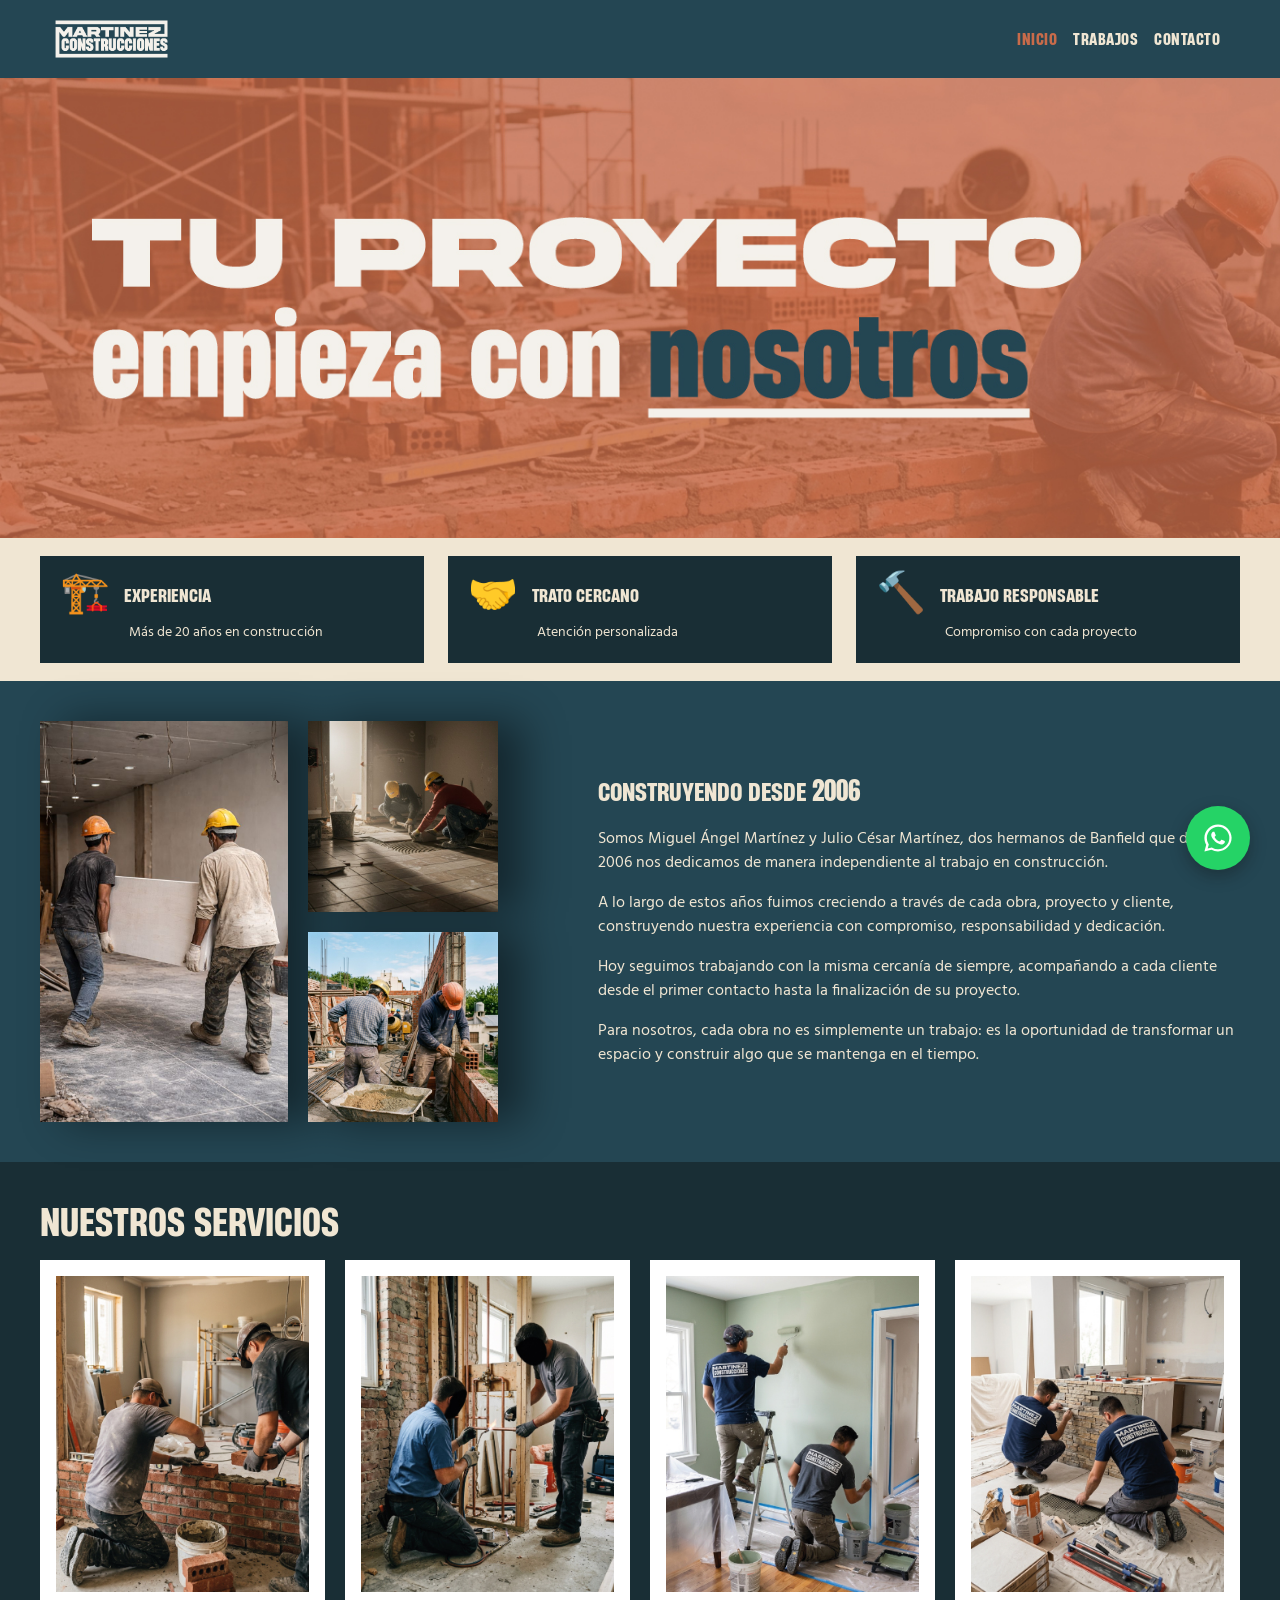
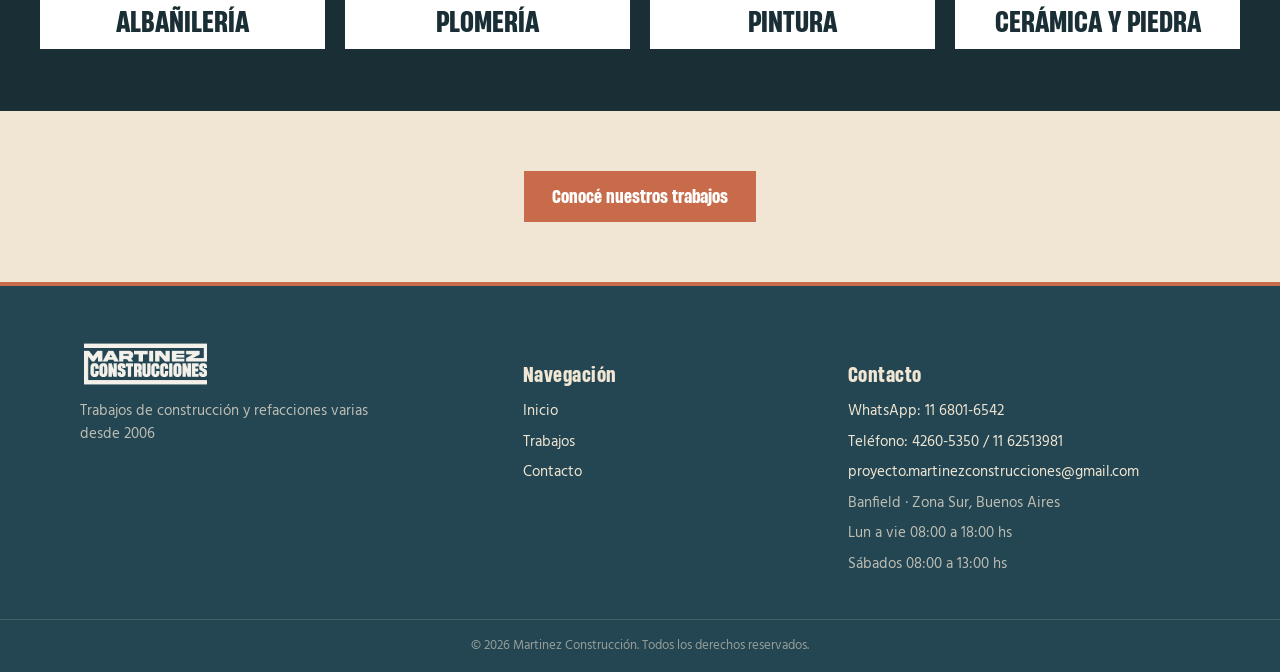
==== commit ca9408d5: "Add files via upload" ====
--- a/index.html
+++ b/index.html
@@ -1,132 +1,220 @@
-<!doctype html>
+<!DOCTYPE html>
 <html lang="es">
 <head>
-<meta name="viewport" content="width=device-width, initial-scale=1, viewport-fit=cover">
-<meta charset="utf-8">
-<title>11 Granate</title>
-<link rel="icon" type="image/png" href="img/favicon.png">
-<link rel="preconnect" href="https://fonts.googleapis.com">
-<link rel="preconnect" href="https://fonts.gstatic.com" crossorigin>
-<link rel="stylesheet" href="https://fonts.googleapis.com/css2?family=Anton&family=Hanken+Grotesk:wght@400;500;600;700&family=IBM+Plex+Mono:wght@500;600&display=swap">
-<link rel="stylesheet" href="css/styles.css">
+    <meta charset="UTF-8">
+    <meta name="viewport" content="width=device-width, initial-scale=1.0">
+    <title>Martinez Construcciones</title>
+    <meta name="description" content="Soluciones y servicios de construcción para tu hogar">
+    <meta name="keywords" content="Soluciones y servicios de construcción para tu hogar">
+    <meta property="og:title" content="Martinez Construcciones">
+    <meta property="og:description" content="Soluciones y servicios de construcción para tu hogar">
+    <meta property="og:image" content="https://nibra3.github.io/MartinezConstrucciones/img/logohome_.png">
+    <meta property="og:type" content="website">
+    <link rel="icon" type="image/png" href="img/favicon_.png">
+    <link href="https://cdn.jsdelivr.net/npm/bootstrap@5.3.8/dist/css/bootstrap.min.css" rel="stylesheet" integrity="sha384-sRIl4kxILFvY47J16cr9ZwB07vP4J8+LH7qKQnuqkuIAvNWLzeN8tE5YBujZqJLB" crossorigin="anonymous">
+    <link href="https://unpkg.com/aos@2.3.4/dist/aos.css" rel="stylesheet">
+    <link rel="stylesheet" href="styles/style.css">
 </head>
 <body>
-<div class="title-band"><a class="title-row home-link" id="home" href="./" title="Volver al inicio" aria-label="11 Granate: volver al inicio y empezar de nuevo"><img class="crest" id="crest" src="img/escudo.png" alt="Escudo de Lanús" onerror="this.hidden=true"><h1 class="title">11 <span>Granate</span></h1></a></div>
-<div class="wrap">
-  <header class="top">
-    <div class="brand">
-      
-      <p>Armá el 11 ideal de Lanús mezclando jugadores de distintas épocas. Tirá el dado, te sale un plantel granate y elegí a uno solo: un jugador para la cancha o el DT para el banco. Cada plantel se puede usar hasta dos veces. Cuando completes el equipo, salí a jugar la copa: eliminación directa desde 16avos, contra rivales históricos o contra los mejores planteles del Grana. ¿Te da para levantarla?</p>
+ 
+    <!-- cabecera -->
+    <header>
+        <nav class="navbar navbar-expand-lg navbar-dark navbar-custom">
+            <div class="container-fluid">
+                <a class="navbar-brand" href="index.html">
+                    <img src="img/logohome_.png" alt="Martinez Construcción" class="brand-logo" style="height: 40px; width: auto;">
+                </a>
+                <button class="navbar-toggler" type="button" data-bs-toggle="collapse" data-bs-target="#navMenu" aria-controls="navMenu" aria-expanded="false" aria-label="Abrir menú">
+                    <span class="navbar-toggler-icon"></span>
+                </button>
+                <div class="collapse navbar-collapse" id="navMenu">
+                    <ul class="navbar-nav ms-auto text-center">
+                        <li class="nav-item"><a class="nav-link active" aria-current="page" href="#">INICIO</a></li>
+                        <li class="nav-item"><a class="nav-link" href="pages/trabajos.html">TRABAJOS</a></li>
+                        <li class="nav-item"><a class="nav-link" href="pages/contacto.html">CONTACTO</a></li>
+                    </ul>
+                </div>
+            </div>
+        </nav>
+    </header>
+
+
+
+     <!-- contenido principal -->
+
+    <main>
+
+    <section class="banner-imagen" data-aos="zoom-in">
+        <h1 class="visually-hidden">Tu proyecto empieza con nosotros</h1>
+        <picture>
+            <source srcset="img/bannermc_mobile.jpeg" media="(max-width: 767px)">
+            <img src="img/bannermc.jpeg" alt="Tu proyecto empieza con nosotros" class="banner-imagen-img">
+        </picture>
+    </section>
+
+
+    <section class="fondo-claro">
+            <div class="caracteristicas row g-4">
+                <div class="col-12 col-md-4">
+                    <div class="caracteristica">
+                        <div class="caracteristica-header">
+                            <span class="caracteristica-icono">🏗️</span>
+                            <h3>EXPERIENCIA</h3>
+                        </div>
+                        <p>Más de 20 años en construcción</p>
+                    </div>
+                </div>
+                <div class="col-12 col-md-4">
+                    <div class="caracteristica">
+                        <div class="caracteristica-header">
+                            <span class="caracteristica-icono">🤝</span>
+                            <h3>TRATO CERCANO</h3>
+                        </div>
+                        <p>Atención personalizada</p>
+                    </div>
+                </div>
+                <div class="col-12 col-md-4">
+                    <div class="caracteristica">
+                        <div class="caracteristica-header">
+                            <span class="caracteristica-icono">🔨</span>
+                            <h3>TRABAJO RESPONSABLE</h3>
+                        </div>
+                        <p>Compromiso con cada proyecto</p>
+                    </div>
+                </div>
+            </div>
+    </section>
+
+    <section class="destacados destacados-oscuro">
+        <div class="desde-grid" data-aos="fade-up">
+            <div class="desde-imagen">
+                <img class="desde-imagen-grande" src="img/hermanos2.jpeg" alt="Miguel Ángel Martínez y Julio César Martínez trabajando en una obra">
+                <img class="desde-imagen-chica" src="img/hermanos.jpeg" alt="Miguel Ángel Martínez y Julio César Martínez trabajando en una obra">
+                <img class="desde-imagen-chica" src="img/hermanos3.jpeg" alt="Miguel Ángel Martínez y Julio César Martínez trabajando en una obra">
+            </div>
+            <div class="desde-texto">
+                <h2 class="destacadoDelMes">CONSTRUYENDO DESDE <span class="anio">2006</span></h2>
+                <p>Somos Miguel Ángel Martínez y Julio César Martínez, dos hermanos de Banfield que desde 2006 nos dedicamos de manera independiente al trabajo en construcción.</p>
+                <p>A lo largo de estos años fuimos creciendo a través de cada obra, proyecto y cliente, construyendo nuestra experiencia con compromiso, responsabilidad y dedicación.</p>
+                <p>Hoy seguimos trabajando con la misma cercanía de siempre, acompañando a cada cliente desde el primer contacto hasta la finalización de su proyecto.</p>
+                <p>Para nosotros, cada obra no es simplemente un trabajo: es la oportunidad de transformar un espacio y construir algo que se mantenga en el tiempo.</p>
+            </div>
+        </div>
+    </section>
+    
+    
+    <section class="seccion-oscura servicios">
+        <h2 class="servicios-titulo">Nuestros servicios</h2>
+        <div class="servicios-carril" tabindex="0" aria-label="Servicios (deslizá para ver más)" data-aos="fade-up">
+
+            <article class="servicio">
+                <img src="img/servicios2.jpg" alt="Albañiles levantando una pared de ladrillos" loading="lazy">
+                <h3>Albañilería</h3>
+            </article>
+
+            <article class="servicio">
+                <img src="img/servicios1.jpg" alt="Plomeros instalando cañerías en una obra" loading="lazy">
+                <h3>Plomería</h3>
+            </article>
+
+            <article class="servicio">
+                <img src="img/servicios4.jpg" alt="Pintores pintando las paredes de una habitación" loading="lazy">
+                <h3>Pintura</h3>
+            </article>
+
+            <article class="servicio">
+                <img src="img/servicios3.jpg" alt="Colocación de cerámica y revestimiento de piedra" loading="lazy">
+                <h3>Cerámica y piedra</h3>
+            </article>
+
+            <article class="servicio">
+                <img src="img/durlock.jpeg" alt="Colocación de durlock" loading="lazy">
+                <h3>Durlock</h3>
+            </article>
+
+            <article class="servicio">
+                <img src="img/losa.jpeg" alt="Armado de losa" loading="lazy">
+                <h3>Losa</h3>
+            </article>
+
+            <article class="servicio">
+                <img src="img/tejas.jpeg" alt="Armado y colocación de techos" loading="lazy">
+                <h3>Techos</h3>
+            </article>
+
+            <article class="servicio">
+                <img src="img/gasista.jfif" alt="Armado e instalación de cañeria de gas" loading="lazy">
+                <h3>Gasista</h3>
+            </article>
+
+        </div>
+    </section>
+
+
+<section class="destacados">
+    <div class="destacados-cta" data-aos="fade-up">
+        <a href="pages/trabajos.html" class="botones">Conocé nuestros trabajos</a>
     </div>
-  </header>
-
-  <nav class="steps" aria-label="Pasos del juego">
-    <div class="step" id="st1"><span class="n">01</span><span class="ic"><svg width="22" height="22" viewBox="0 0 24 24" fill="none" stroke="currentColor" stroke-width="1.6"><rect x="3" y="3" width="18" height="18" rx="3"/><circle cx="8" cy="8" r="1.2" fill="currentColor"/><circle cx="16" cy="16" r="1.2" fill="currentColor"/><circle cx="12" cy="12" r="1.2" fill="currentColor"/><circle cx="16" cy="8" r="1.2" fill="currentColor"/><circle cx="8" cy="16" r="1.2" fill="currentColor"/></svg></span><div><b>Tira</b><small>Sale una temporada de Lanús</small></div></div>
-    <div class="step" id="st2"><span class="n">02</span><span class="ic"><svg width="22" height="22" viewBox="0 0 24 24" fill="none" stroke="currentColor" stroke-width="1.6"><rect x="3" y="4" width="18" height="16" rx="1"/><line x1="3" y1="12" x2="21" y2="12"/><circle cx="12" cy="12" r="3"/><rect x="8" y="4" width="8" height="3"/><rect x="8" y="17" width="8" height="3"/></svg></span><div><b>Arma</b><small>Fichá a uno que jugó ese año</small></div></div>
-    <div class="step" id="st3"><span class="n">03</span><span class="ic"><svg width="22" height="22" viewBox="0 0 24 24" fill="none" stroke="currentColor" stroke-width="1.6"><path d="M4 5h5v6H4M4 13h5v6H4M9 8h4v8H9M13 12h7"/></svg></span><div><b>Simula</b><small>Copa desde 16avos, partido a partido</small></div></div>
-  </nav>
-
-  <section class="sim" id="cup" hidden aria-live="polite"></section>
-  <div class="share" id="share" hidden role="dialog" aria-modal="true" aria-label="Imagen para compartir">
-    <div class="share-box">
-      <img id="shareImg" alt="Tu once en la cancha con el resultado de la copa">
-      <div class="share-actions">
-        <button class="btn" id="shareNative" hidden>Compartir</button>
-        <a class="btn alt" id="shareDl" download="11-granate.png" href="#">Descargar</a>
-        <button class="ghost" id="copyLink" type="button">Copiar enlace</button>
-        <button class="ghost" id="shareClose">Cerrar</button>
-      </div>
-      <p class="note">En el celular también podés mantener apretada la imagen para guardarla. Si la subís, sumá el enlace del juego: nibra3.github.io/11granate</p>
-    </div>
-  </div>
-
-  <!-- resumen al terminar la copa -->
-  <div class="summary" id="summary" hidden role="dialog" aria-modal="true" aria-labelledby="sumTitle">
-    <div class="sum-box" id="sumBox"></div>
-  </div>
-
-  <main class="board">
-    <section class="pitch-card" aria-label="Tu equipo">
-      <div class="pitch-head"><h2 id="fmTitle">Tu equipo · 4-3-3</h2><div class="media">Fichados <strong id="media">0/12</strong></div></div>
-      <div class="level" id="level" aria-live="polite"></div>
-      <div class="formations" id="formations" role="group" aria-label="Formación"></div>
-      <div class="pitch" id="pitch">
-        <svg viewBox="0 0 68 80" preserveAspectRatio="none" aria-hidden="true">
-          <rect x="1" y="1" width="66" height="78"/><line x1="1" y1="40" x2="67" y2="40"/><circle cx="34" cy="40" r="8"/>
-          <rect x="16" y="1" width="36" height="13"/><rect x="25" y="1" width="18" height="5"/>
-          <rect x="16" y="66" width="36" height="13"/><rect x="25" y="74" width="18" height="5"/>
-        </svg>
-      </div>
-      <div class="bench" id="bench"></div>
-    </section>
-
-    <section class="desk">
-      <div class="panel money" id="moneyPanel">
-        <div><div class="lab">Te queda</div><div class="big" id="left">€150,0 M</div></div>
-        <div style="text-align:right"><div class="lab">Fichados</div><div class="big" id="count">0/12</div></div>
-        <div class="bar"><i id="barfill" style="width:0%"></i></div>
-        <div class="meta"><span id="spent">Gastado €0,0 M</span><span id="rerolls">3 repeticiones</span></div>
-      </div>
-
-      <div class="panel">
-        <div class="dice-row">
-          <div class="season" id="seasonBox">
-            <div class="lab">Temporada</div>
-            <div class="yr-row"><div class="yr idle" id="yr">????</div><img class="kit kit-lg" id="yrKit" alt="" hidden></div>
-            <div class="dt" id="dtline">Tirá el dado para sortear un plantel</div>
-          </div>
-          <button class="btn" id="roll"><svg viewBox="0 0 24 24" fill="none" stroke="currentColor" stroke-width="1.8"><rect x="3" y="3" width="18" height="18" rx="3"/><circle cx="8" cy="8" r="1.3" fill="currentColor"/><circle cx="16" cy="16" r="1.3" fill="currentColor"/><circle cx="12" cy="12" r="1.3" fill="currentColor"/></svg><span id="rollTxt">Tirar</span></button>
-        </div>
-        <p class="note" id="note">Cada tirada te da un plantel. Elegís un solo jugador (o el DT) y vuelve a tirar.</p>
-      </div>
-
-      <div class="panel squad">
-        <h3 id="sqTitle">Plantel</h3>
-        <div id="squad"><p class="empty">Tirá el dado para sortear un plantel.</p></div>
-        <p class="squad-hint" id="squadHint" hidden>Deslizá la lista para ver todo el plantel.</p>
-      </div>
-    </section>
-  </main>
-</div>
-
-<button class="btn fab" id="fab" type="button" hidden aria-label="Tirar el dado"><svg viewBox="0 0 24 24" fill="none" stroke="currentColor" stroke-width="1.8"><rect x="3" y="3" width="18" height="18" rx="3"/><circle cx="8" cy="8" r="1.3" fill="currentColor"/><circle cx="16" cy="16" r="1.3" fill="currentColor"/><circle cx="12" cy="12" r="1.3" fill="currentColor"/></svg><span id="fabTxt">Tirar</span></button>
-
-<!-- mini cancha fija arriba en el celu: aparece mientras mirás el plantel y la cancha grande no se ve -->
-<div class="mini" id="mini" hidden aria-label="Tu equipo (vista rápida)">
-  <div class="mini-head">
-    <button class="mini-go" id="miniGo" type="button" aria-label="Ir a la cancha">Tu equipo <b id="miniCount">0/12</b> ↑</button>
-    <button class="mini-x" id="miniToggle" type="button" aria-label="Achicar la mini cancha">–</button>
-  </div>
-  <div class="mini-pitch">
-    <svg viewBox="0 0 68 100" preserveAspectRatio="none" aria-hidden="true"><rect x="1" y="1" width="66" height="98"/><line x1="1" y1="50" x2="67" y2="50"/><circle cx="34" cy="50" r="9"/><rect x="16" y="1" width="36" height="15"/><rect x="16" y="84" width="36" height="15"/></svg>
-    <div class="mini-rows" id="miniRows"></div>
-  </div>
-  <div class="mini-dt" id="miniDt"></div>
-</div>
-
-<footer class="site-foot">
-  <div class="foot-in">
-    <div class="foot-brand"><img src="img/escudo.png" alt="" onerror="this.remove()"><div><b>11 Granate</b><small>Un juego hecho por un hincha de Lanús.</small></div></div>
-    <div class="foot-contact">
-      <span class="lab">Contacto</span>
-      <ul>
-        <li>Nahuel</li>
-        <li><a href="mailto:Nahuibarra59@gmail.com">Nahuibarra59@gmail.com</a></li>
-        <!-- Para sumar más contactos, copiá esta línea y cambiá el link y el texto:
-        <li><a href="https://instagram.com/USUARIO" target="_blank" rel="noopener">Instagram · @usuario</a></li> -->
-      </ul>
-    </div>
-    <div class="foot-donate">
-      <span class="lab">Donaciones</span>
-      <p>¡Ayudanos a seguir creciendo y poder sumar más juegos!</p>
-      <p class="alias">Alias: <b>nahuibarra14</b><br>Nombre: <b>Nahuel Agus Ibarra Mutuberria</b></p>
-    </div>
-  </div>
-</footer>
-
-<script src="js/data.js"></script>
-<script src="js/main.js"></script>
-<!-- contador de visitas (GoatCounter): las estadísticas se ven en oncegranate.goatcounter.com -->
-<script data-goatcounter="https://oncegranate.goatcounter.com/count" async src="//gc.zgo.at/count.js"></script>
+</section>
+
+</main>
+
+<!-- pie de pagina -->
+<footer class="footer">
+
+        <div class="footer-grid">
+
+            <div class="footer-col footer-marca">
+                <a href="index.html" class="footer-logo">
+                    <img src="img/logohome_.png" alt="Martinez Construcción">
+                </a>
+                <p>Trabajos de construcción y refacciones varias desde 2006</p>
+            </div>
+
+            <nav class="footer-col" aria-label="Navegación del pie">
+                <h3 class="footer-titulo">Navegación</h3>
+                <ul>
+                    <li><a href="index.html">Inicio</a></li>
+                    <li><a href="pages/trabajos.html">Trabajos</a></li>
+                    <li><a href="pages/contacto.html">Contacto</a></li>
+                </ul>
+            </nav>
+
+            <div class="footer-col">
+                <h3 class="footer-titulo">Contacto</h3>
+                <ul>
+                    <li><a href="https://wa.me/5491168016542" target="_blank" rel="noopener">WhatsApp: 11 6801-6542</a></li>
+                    <li><a href="tel:+541142605350">Teléfono: 4260-5350 / 11 62513981</a></li>
+                    <li><a href="mailto:proyecto.martinezconstrucciones@gmail.com" class="footer-mail">proyecto.martinezconstrucciones@gmail.com</a></li>
+                    <li>Banfield · Zona Sur, Buenos Aires</li>
+                    <li>Lun a vie 08:00 a 18:00 hs</li>
+                    <li>Sábados 08:00 a 13:00 hs</li>
+                </ul>
+            </div>
+
+        </div>
+
+        <div class="footer-legal">
+            <p>© 2026 Martinez Construcción. Todos los derechos reservados.</p>
+        </div>
+
+    </footer>
+<script src="https://cdn.jsdelivr.net/npm/bootstrap@5.3.8/dist/js/bootstrap.bundle.min.js" integrity="sha384-FKyoEForCGlyvwx9Hj09JcYn3nv7wiPVlz7YYwJrWVcXK/BmnVDxM+D2scQbITxI" crossorigin="anonymous"></script>
+<script src="https://unpkg.com/aos@2.3.4/dist/aos.js"></script>
+<script>
+    AOS.init({
+        duration: 700,
+        once: true
+    });
+</script>
+
+<!-- Botón flotante de WhatsApp -->
+<a href="https://wa.me/5491168016542?text=Hola%2C%20quiero%20hacer%20una%20consulta" class="whatsapp-float" target="_blank" rel="noopener" aria-label="Chatear por WhatsApp">
+    <svg viewBox="0 0 32 32" xmlns="http://www.w3.org/2000/svg">
+        <path d="M16.004 3.2c-7.07 0-12.8 5.73-12.8 12.8 0 2.26.6 4.44 1.73 6.36L3.2 28.8l6.62-1.7a12.75 12.75 0 0 0 6.18 1.58h.01c7.07 0 12.8-5.73 12.8-12.8s-5.73-12.68-12.8-12.68zm0 23.4a10.55 10.55 0 0 1-5.38-1.47l-.39-.23-3.93 1.02 1.05-3.83-.25-.4a10.57 10.57 0 0 1-1.62-5.69c0-5.85 4.76-10.6 10.6-10.6 2.83 0 5.49 1.1 7.49 3.11a10.53 10.53 0 0 1 3.1 7.49c0 5.85-4.75 10.6-10.6 10.6zm5.8-7.94c-.32-.16-1.88-.93-2.17-1.03-.29-.11-.5-.16-.71.16-.21.32-.82 1.03-1 1.24-.18.21-.37.24-.68.08-.32-.16-1.34-.5-2.55-1.58-.94-.84-1.58-1.87-1.76-2.19-.18-.32-.02-.49.14-.65.14-.14.32-.37.48-.55.16-.18.21-.32.32-.53.11-.21.05-.4-.03-.55-.08-.16-.71-1.72-.98-2.35-.26-.62-.52-.53-.71-.54h-.6c-.21 0-.55.08-.84.4-.29.32-1.1 1.08-1.1 2.63s1.13 3.05 1.29 3.26c.16.21 2.23 3.4 5.4 4.77.75.32 1.34.52 1.79.66.75.24 1.44.2 1.98.13.6-.09 1.88-.77 2.15-1.51.27-.75.27-1.39.19-1.52-.08-.13-.29-.21-.6-.37z"/>
+    </svg>
+</a>
+
 </body>
+
 </html>
--- a/styles/style.css
+++ b/styles/style.css
@@ -0,0 +1,1493 @@
+@import url("https://fonts.googleapis.com/css2?family=Anton&family=Exo:wght@800&family=Hind:wght@400;500;600&family=Oswald:wght@400;700&display=swap");
+.form-card, .carousel-custom {
+  box-shadow: 0 10px 30px rgba(17, 17, 17, 0.3);
+}
+
+.historia-item, .producto {
+  background-color: #fff;
+  border-radius: 0;
+  text-align: center;
+}
+
+@keyframes aparecer {
+  from {
+    opacity: 0;
+    transform: translateY(18px);
+  }
+  to {
+    opacity: 1;
+    transform: translateY(0);
+  }
+}
+@font-face {
+  font-family: "Akira Expanded";
+  src: url("../fonts/Akira_Expanded_Demo.otf") format("opentype");
+  font-weight: 700;
+  font-style: normal;
+  font-display: swap;
+}
+@font-face {
+  font-family: "Heading Now Trial";
+  src: url("../fonts/HeadingNowTrial-56Bold.ttf") format("truetype");
+  font-weight: 700;
+  font-style: normal;
+  font-display: swap;
+  /* La versión trial no trae números: los dígitos se muestran con Exo ExtraBold */
+  unicode-range: U+0000-002F, U+003A-F8FE, U+F900-10FFFF;
+}
+@font-face {
+  font-family: "Heading Now Trial";
+  src: url("../fonts/HeadingNowTrial-56BoldItalic.ttf") format("truetype");
+  font-weight: 700;
+  font-style: italic;
+  font-display: swap;
+  /* La versión trial no trae números: los dígitos se muestran con Exo ExtraBold */
+  unicode-range: U+0000-002F, U+003A-F8FE, U+F900-10FFFF;
+}
+@font-face {
+  font-family: "Heading Now Trial";
+  src: url("../fonts/HeadingNowTrial-57ExtraBold.ttf") format("truetype"), url("../fonts/HeadingNowTrial-56Bold.ttf") format("truetype");
+  font-weight: 800;
+  font-style: normal;
+  font-display: swap;
+  /* La versión trial no trae números: los dígitos se muestran con Exo ExtraBold */
+  unicode-range: U+0000-002F, U+003A-F8FE, U+F900-10FFFF;
+}
+h1, h2, h3, h4, h5, h6 {
+  font-family: "Heading Now Trial", "Exo", "Oswald", sans-serif;
+}
+
+body {
+  font-family: "Hind", Helvetica, Arial, sans-serif;
+}
+
+p {
+  color: #f0e6d3;
+  text-align: center;
+  max-width: 600px;
+  margin: 0 auto;
+}
+
+figcaption {
+  color: #244653;
+  font-size: 12px;
+  font-weight: bold;
+  text-align: center;
+  padding: 6px 0;
+}
+
+* {
+  margin: 0;
+  padding: 0;
+  box-sizing: border-box;
+}
+
+body,
+main {
+  background-color: #244653;
+}
+
+body {
+  overflow-x: hidden;
+}
+
+section {
+  padding: 20px;
+}
+@media screen and (min-width: 768px) {
+  section {
+    padding: 20px 40px;
+  }
+}
+@media screen and (min-width: 1024px) {
+  section {
+    padding: 40px;
+  }
+}
+section ul li {
+  list-style: none;
+  text-align: center;
+  color: #f0e6d3;
+}
+section ul li a {
+  text-decoration: none;
+}
+
+.secciones {
+  color: #f0e6d3;
+  font-family: "Heading Now Trial", "Exo", "Oswald", sans-serif;
+  font-size: 22px;
+  text-align: center;
+  margin-bottom: 16px;
+}
+
+.parrafos {
+  color: #555;
+  font-size: 13px;
+  margin-bottom: 8px;
+}
+
+.destacados {
+  background-color: #f0e6d3;
+}
+
+.destacadoDelMes {
+  color: #f0e6d3;
+  font-family: "Heading Now Trial", "Exo", "Oswald", sans-serif;
+  font-size: 25px;
+  text-align: center;
+  margin-bottom: 30px;
+}
+
+.titulo {
+  animation: aparecer 0.6s ease-out 0s both;
+  color: #f0e6d3;
+  font-family: "Heading Now Trial", "Exo", "Oswald", sans-serif;
+  font-size: 26px;
+  text-align: center;
+  margin-bottom: 10px;
+}
+@media screen and (min-width: 768px) {
+  .titulo {
+    font-size: 28px;
+  }
+}
+@media screen and (min-width: 1024px) {
+  .titulo {
+    font-size: 30px;
+  }
+}
+
+.pie {
+  text-align: center;
+  color: #f0e6d3;
+  margin-bottom: 10px;
+}
+
+.destacados .pie {
+  color: #111111;
+}
+
+.destacados .titulo {
+  color: #244653;
+}
+
+.destacados .destacadoDelMes {
+  color: #244653;
+}
+
+.destacados-cta {
+  text-align: center;
+  padding: 20px 0;
+}
+.destacados-cta .botones {
+  font-size: 18px;
+  padding: 12px 28px;
+}
+
+.banner {
+  background-color: #192e35;
+}
+
+.banner-hero {
+  display: flex;
+  align-items: center;
+  min-height: 260px;
+  text-align: left;
+}
+@media screen and (min-width: 768px) {
+  .banner-hero {
+    min-height: 360px;
+  }
+}
+@media screen and (min-width: 1024px) {
+  .banner-hero {
+    min-height: 460px;
+  }
+}
+
+.banner-titulo {
+  margin: 0;
+  max-width: 900px;
+}
+
+.banner-linea1 {
+  animation: aparecer 0.6s ease-out 0s both;
+  display: block;
+  font-family: "Heading Now Trial", "Exo", "Oswald", sans-serif;
+  font-weight: 700;
+  color: #f0e6d3;
+  font-size: 34px;
+  line-height: 1;
+  letter-spacing: 1px;
+  margin-bottom: 8px;
+}
+@media screen and (min-width: 768px) {
+  .banner-linea1 {
+    font-size: 54px;
+  }
+}
+@media screen and (min-width: 1024px) {
+  .banner-linea1 {
+    font-size: 72px;
+  }
+}
+
+.banner-linea2 {
+  animation: aparecer 0.6s ease-out 0.1s both;
+  display: block;
+  font-family: "Heading Now Trial", "Exo", "Oswald", sans-serif;
+  font-weight: 700;
+  color: #f0e6d3;
+  font-size: 32px;
+  line-height: 1;
+}
+@media screen and (min-width: 768px) {
+  .banner-linea2 {
+    font-size: 48px;
+  }
+}
+@media screen and (min-width: 1024px) {
+  .banner-linea2 {
+    font-size: 64px;
+  }
+}
+
+.banner-destacado {
+  color: #244653;
+  text-decoration: underline;
+  text-decoration-thickness: 3px;
+  text-underline-offset: 8px;
+  text-decoration-color: #f0e6d3;
+}
+
+.banner-punto {
+  color: #244653;
+}
+
+.banner-imagen {
+  padding: 0;
+}
+
+.banner-imagen picture {
+  display: block;
+}
+
+.banner-imagen-img {
+  display: block;
+  width: 100%;
+  height: auto;
+  object-fit: contain;
+}
+@media screen and (min-width: 768px) {
+  .banner-imagen-img {
+    height: 320px;
+    object-fit: cover;
+    object-position: left center;
+  }
+}
+@media screen and (min-width: 1024px) {
+  .banner-imagen-img {
+    height: 460px;
+  }
+}
+
+.seccion-oscura {
+  background-color: #192e35;
+}
+
+.fondo-claro {
+  background-color: #f0e6d3;
+  padding: 10px 20px;
+}
+@media screen and (min-width: 768px) {
+  .fondo-claro {
+    padding: 12px 40px;
+  }
+}
+@media screen and (min-width: 1024px) {
+  .fondo-claro {
+    padding: 18px 40px;
+  }
+}
+.fondo-claro .secciones {
+  color: #244653;
+}
+.fondo-claro li {
+  color: #111111;
+}
+
+.caracteristica {
+  background-color: #192e35;
+  border-radius: 0;
+  padding: 20px;
+  height: 100%;
+  display: flex;
+  flex-direction: column;
+  gap: 6px;
+  text-align: left;
+  transition: background-color 0.25s ease, transform 0.25s ease;
+}
+.caracteristica:hover {
+  background-color: #2b4f5b;
+  transform: translateY(-6px);
+}
+.caracteristica-header {
+  display: flex;
+  align-items: center;
+  gap: 14px;
+}
+.caracteristica-icono {
+  font-size: 40px;
+  line-height: 1;
+  flex-shrink: 0;
+}
+.caracteristica h3 {
+  color: #f0e6d3;
+  font-family: "Heading Now Trial", "Exo", "Oswald", sans-serif;
+  font-size: 18px;
+  margin: 0;
+}
+.caracteristica p {
+  color: #f0e6d3;
+  font-size: 14px;
+  max-width: 100%;
+  text-align: left;
+  margin: 0;
+  padding-left: 69px;
+}
+
+.desde-grid {
+  display: grid;
+  grid-template-columns: 1fr;
+  gap: 40px;
+  align-items: center;
+  max-width: 1300px;
+  margin: 0 auto;
+}
+@media screen and (min-width: 1024px) {
+  .desde-grid {
+    grid-template-columns: 1fr 1.4fr;
+    gap: 100px;
+  }
+}
+
+.desde-imagen {
+  display: grid;
+  grid-template-columns: 1.3fr 1fr;
+  grid-template-rows: 1fr 1fr;
+  gap: 20px;
+}
+
+.desde-imagen img {
+  width: 100%;
+  height: 100%;
+  object-fit: cover;
+  border-radius: 0;
+  display: block;
+  box-shadow: 25px 0 40px rgba(0, 0, 0, 0.45);
+  transition: filter 0.25s ease;
+}
+
+.desde-imagen-grande {
+  grid-row: 1 / 3;
+  grid-column: 1;
+}
+
+.desde-imagen-chica {
+  grid-column: 2;
+}
+.desde-imagen img:hover {
+  filter: brightness(1.15);
+}
+
+.desde-texto .destacadoDelMes {
+  text-align: left;
+  margin-bottom: 20px;
+}
+.desde-texto .destacadoDelMes .anio {
+  font-family: "Anton", sans-serif;
+  font-weight: 400;
+}
+.desde-texto p {
+  color: #f0e6d3;
+  text-align: left;
+  max-width: 100%;
+  margin: 0 0 16px;
+}
+.desde-texto p:last-child {
+  margin-bottom: 0;
+}
+
+.destacados.destacados-oscuro {
+  background-color: #244653;
+}
+.destacados.destacados-oscuro .destacadoDelMes {
+  color: #f0e6d3;
+}
+
+body.pagina-oscura,
+body.pagina-oscura main {
+  background-color: #192e35;
+}
+
+.navbar-custom {
+  background-color: #244653;
+  padding: 14px 20px;
+}
+.navbar-custom .navbar-brand {
+  white-space: normal;
+  max-width: 76%;
+}
+.navbar-custom .brand-title {
+  color: #c86b4a;
+  font-family: "Heading Now Trial", "Exo", "Oswald", sans-serif;
+  font-size: 19px;
+  line-height: 1.15;
+  letter-spacing: 0.5px;
+}
+.navbar-custom .brand-subtitle {
+  color: #244653;
+  font-size: 10px;
+  font-family: "Heading Now Trial", "Exo", "Oswald", sans-serif;
+  letter-spacing: 1.5px;
+}
+@media screen and (min-width: 768px) {
+  .navbar-custom .navbar-brand {
+    max-width: none;
+    white-space: nowrap;
+  }
+  .navbar-custom .brand-title {
+    font-size: 27px;
+    letter-spacing: 1px;
+  }
+  .navbar-custom .brand-subtitle {
+    font-size: 11px;
+    letter-spacing: 2px;
+  }
+}
+@media screen and (min-width: 1024px) {
+  .navbar-custom {
+    padding: 14px 40px;
+  }
+  .navbar-custom .brand-title {
+    font-size: 32px;
+  }
+}
+
+.navbar-custom .nav-link {
+  color: #f0e6d3;
+  font-family: "Heading Now Trial", "Exo", "Oswald", sans-serif;
+  letter-spacing: 0.5px;
+  padding: 10px 12px;
+  transition: color 0.2s ease;
+}
+@media screen and (min-width: 1024px) {
+  .navbar-custom .nav-link {
+    padding: 10px 16px;
+  }
+}
+.navbar-custom .nav-link:hover, .navbar-custom .nav-link:focus {
+  color: #c86b4a;
+}
+.navbar-custom .nav-link.active {
+  color: #c86b4a;
+  font-weight: 700;
+}
+.navbar-custom .navbar-toggler {
+  border-color: rgba(240, 230, 211, 0.35);
+  padding: 6px 10px;
+}
+.navbar-custom .navbar-toggler:focus {
+  box-shadow: 0 0 0 0.2rem rgba(36, 70, 83, 0.4);
+}
+
+.footer {
+  background-color: #244653;
+  color: #f0e6d3;
+  border-top: 4px solid #c86b4a;
+}
+
+.footer-grid {
+  display: grid;
+  gap: 32px;
+  max-width: 1200px;
+  margin: 0 auto;
+  padding: 44px 20px 36px;
+  text-align: center;
+}
+@media screen and (min-width: 768px) {
+  .footer-grid {
+    grid-template-columns: 1.4fr 1fr 1.2fr;
+    align-items: start; /* todas las columnas arrancan a la misma altura */
+    text-align: left;
+    padding: 56px 40px 44px;
+  }
+}
+
+.footer-col {
+  display: flex;
+  flex-direction: column;
+  gap: 14px;
+}
+
+.footer-logo img {
+  height: 44px;
+  width: auto;
+}
+
+.footer-marca p {
+  color: rgba(240, 230, 211, 0.75);
+  font-size: 15px;
+  line-height: 1.5;
+  text-align: inherit;
+  max-width: 300px;
+  margin: 0 auto;
+}
+@media screen and (min-width: 768px) {
+  .footer-marca p {
+    margin: 0;
+  }
+}
+
+.footer-titulo {
+  color: #f0e6d3;
+  font-family: "Heading Now Trial", "Exo", "Oswald", sans-serif;
+  font-size: 20px;
+  letter-spacing: 0.5px;
+  margin: 0;
+  /* misma altura que el logo para que los títulos queden alineados */
+  min-height: 44px;
+  display: flex;
+  align-items: flex-end;
+  justify-content: center;
+}
+@media screen and (min-width: 768px) {
+  .footer-titulo {
+    justify-content: flex-start;
+  }
+}
+
+.footer ul {
+  list-style: none;
+  padding: 0;
+  margin: 0;
+  display: grid;
+  gap: 8px;
+  font-size: 15px;
+  color: rgba(240, 230, 211, 0.75);
+}
+
+.footer ul a {
+  color: #f0e6d3;
+  text-decoration: none;
+  transition: color 0.2s ease;
+}
+.footer ul a:hover,
+.footer ul a:focus-visible {
+  color: #c86b4a;
+}
+
+.footer-legal {
+  border-top: 1px solid rgba(240, 230, 211, 0.15);
+  padding: 16px 20px 96px; /* espacio para que el botón flotante no tape el texto */
+}
+@media screen and (min-width: 768px) {
+  .footer-legal {
+    padding: 16px 20px;
+  }
+}
+.footer-legal p {
+  color: rgba(240, 230, 211, 0.55);
+  font-size: 13px;
+  max-width: none;
+}
+
+.whatsapp-float {
+  position: fixed;
+  right: 20px;
+  bottom: 20px;
+  width: 56px;
+  height: 56px;
+  background-color: #25d366;
+  border-radius: 50%;
+  display: flex;
+  flex-direction: row;
+  justify-content: center;
+  align-items: center;
+  box-shadow: 0 6px 16px rgba(17, 17, 17, 0.35);
+  z-index: 999;
+  transition: transform 0.2s ease, box-shadow 0.2s ease;
+}
+.whatsapp-float svg {
+  width: 30px;
+  height: 30px;
+  fill: #fff;
+}
+.whatsapp-float:hover, .whatsapp-float:focus {
+  transform: scale(1.08);
+  box-shadow: 0 8px 20px rgba(17, 17, 17, 0.45);
+}
+@media screen and (min-width: 1024px) {
+  .whatsapp-float {
+    right: 30px;
+    bottom: 30px;
+    width: 64px;
+    height: 64px;
+  }
+  .whatsapp-float svg {
+    width: 34px;
+    height: 34px;
+  }
+}
+
+.botones {
+  display: inline-block;
+  color: #fff;
+  background-color: #c86b4a;
+  font-weight: bold;
+  text-decoration: none;
+  font-family: "Heading Now Trial", "Exo", "Oswald", sans-serif;
+  padding: 8px 20px;
+  border-radius: 0;
+  transition: transform 0.2s ease, box-shadow 0.2s ease, background-color 0.2s ease;
+}
+.botones:hover, .botones:focus {
+  background-color: #244653;
+  transform: translateY(-3px);
+  box-shadow: 0 6px 14px rgba(17, 17, 17, 0.35);
+}
+
+button.botones {
+  border: none;
+  cursor: pointer;
+  font-size: 15px;
+}
+
+.producto {
+  padding: 20px;
+  height: 100%;
+}
+
+.discos {
+  margin-bottom: 40px;
+}
+.discos .producto h3 {
+  font-family: "Heading Now Trial", "Exo", "Oswald", sans-serif;
+  color: #111111;
+  margin-bottom: 4px;
+  font-size: 17px;
+}
+.discos figure img {
+  width: 100%;
+  aspect-ratio: 1/1;
+  object-fit: cover;
+  border-radius: 0;
+  display: block;
+}
+
+.catalogo .producto img {
+  width: 100%;
+  height: 220px;
+  object-fit: cover;
+  border-radius: 0;
+}
+.catalogo .producto h2,
+.catalogo .producto h3 {
+  font-family: "Heading Now Trial", "Exo", "Oswald", sans-serif;
+  color: #111111;
+  margin-bottom: 4px;
+  font-size: 17px;
+}
+
+.precio {
+  font-weight: bold;
+  color: #111111;
+  margin-bottom: 12px;
+}
+
+.combos {
+  display: flex;
+  gap: 8px;
+  justify-content: center;
+}
+.combos img {
+  flex: 1 1 0;
+  width: 0;
+  min-width: 0;
+  aspect-ratio: 1/1;
+  object-fit: cover;
+  border-radius: 0;
+}
+
+.albumes {
+  text-align: center;
+}
+
+.albumes-embeds {
+  display: flex;
+  flex-direction: column;
+  justify-content: center;
+  align-items: center;
+  gap: 20px;
+  margin-top: 20px;
+}
+.albumes-embeds iframe {
+  width: 100% !important;
+  max-width: 400px;
+}
+@media screen and (min-width: 1024px) {
+  .albumes-embeds {
+    flex-direction: row;
+  }
+  .albumes-embeds iframe {
+    width: 40% !important;
+  }
+}
+
+.promo-combo {
+  color: #f0e6d3;
+  font-family: "Heading Now Trial", "Exo", "Oswald", sans-serif;
+  font-size: 25px;
+  margin-bottom: 10px;
+}
+
+.recital-grid {
+  display: grid;
+  grid-template-columns: 1fr;
+  grid-template-areas: "poster" "info" "discografia";
+  gap: 20px;
+  padding: 20px;
+  align-items: start;
+}
+@media screen and (min-width: 1024px) {
+  .recital-grid {
+    grid-template-columns: 1fr 1.6fr;
+    grid-template-areas: "poster info" "poster discografia";
+    padding: 40px;
+  }
+}
+
+.recital-poster {
+  grid-area: poster;
+}
+.recital-poster img {
+  width: 100%;
+  border-radius: 0;
+  display: block;
+}
+
+.recital-info {
+  grid-area: info;
+  background-color: #f0e6d3;
+  border-radius: 0;
+  padding: 25px;
+}
+.recital-info h2 {
+  color: #244653;
+  font-family: "Heading Now Trial", "Exo", "Oswald", sans-serif;
+  font-size: 24px;
+  margin-bottom: 12px;
+}
+.recital-info p {
+  color: #111111;
+  text-align: left;
+  max-width: 100%;
+  margin-bottom: 10px;
+}
+.recital-info .botones {
+  display: inline-block;
+  margin-top: 10px;
+}
+@media screen and (min-width: 1024px) {
+  .recital-info h2 {
+    font-size: 26px;
+  }
+}
+
+.recital-discografia {
+  grid-area: discografia;
+}
+.recital-discografia h2 {
+  color: #f0e6d3;
+  font-family: "Heading Now Trial", "Exo", "Oswald", sans-serif;
+  font-size: 22px;
+  margin-bottom: 16px;
+}
+
+.historia-linea {
+  display: flex;
+  flex-direction: column;
+  gap: 20px;
+  max-width: 700px;
+  margin: 20px auto 0;
+  padding: 0 20px;
+}
+@media screen and (min-width: 1024px) {
+  .historia-linea {
+    gap: 40px;
+  }
+}
+
+.historia-item {
+  padding: 40px;
+  text-align: left;
+  border-left: 4px solid #c86b4a;
+}
+.historia-item h3 {
+  color: #244653;
+  font-family: "Heading Now Trial", "Exo", "Oswald", sans-serif;
+  font-size: 20px;
+  margin-bottom: 6px;
+}
+.historia-item p {
+  color: #111111;
+  text-align: left;
+  max-width: 100%;
+}
+
+.valores .producto {
+  text-align: center;
+}
+.valores .producto h3 {
+  font-family: "Heading Now Trial", "Exo", "Oswald", sans-serif;
+  color: #111111;
+  margin-bottom: 8px;
+  font-size: 17px;
+}
+.valores .producto p {
+  color: #555;
+  text-align: center;
+  max-width: 100%;
+}
+
+.carousel-custom {
+  max-width: 900px;
+  margin: 0 auto;
+  border-radius: 0;
+  overflow: hidden;
+  box-shadow: 0 10px 30px rgba(17, 17, 17, 0.4);
+}
+.carousel-custom .carousel-item img {
+  height: 260px;
+  object-fit: cover;
+  filter: brightness(0.5);
+}
+.carousel-custom .carousel-caption {
+  bottom: 10px;
+  text-align: center;
+}
+.carousel-custom .carousel-caption h2 {
+  font-family: "Heading Now Trial", "Exo", "Oswald", sans-serif;
+  color: #fff;
+  font-size: 20px;
+  margin-bottom: 6px;
+}
+.carousel-custom .carousel-caption p {
+  color: #f0e6d3;
+  max-width: 100%;
+  font-size: 13px;
+  margin-bottom: 8px;
+}
+.carousel-custom .precio-carousel {
+  font-weight: bold;
+  font-size: 18px;
+  color: #c86b4a;
+  text-align: center;
+  margin-bottom: 10px;
+}
+.carousel-custom .carousel-indicators [data-bs-target] {
+  background-color: #244653;
+}
+.carousel-custom .carousel-control-prev-icon,
+.carousel-custom .carousel-control-next-icon {
+  filter: none;
+  background-color: rgba(36, 70, 83, 0.7);
+  border-radius: 50%;
+  padding: 14px;
+}
+@media screen and (min-width: 1024px) {
+  .carousel-custom .carousel-item img {
+    height: 420px;
+  }
+  .carousel-custom .carousel-caption {
+    bottom: 30px;
+  }
+  .carousel-custom .carousel-caption h2 {
+    font-size: 28px;
+  }
+  .carousel-custom .carousel-caption p {
+    font-size: 16px;
+  }
+  .carousel-custom .precio-carousel {
+    font-size: 22px;
+  }
+}
+
+.formulario {
+  text-align: center;
+  color: #111111;
+}
+
+.form-card {
+  background-color: #fff;
+  max-width: 700px;
+  margin: 20px auto 0;
+  padding: 30px 20px;
+  border-radius: 0;
+}
+.form-card .form-label {
+  color: #111111;
+  font-family: "Hind", Helvetica, Arial, sans-serif;
+  font-weight: 600;
+  font-size: 13px;
+  letter-spacing: 0.5px;
+}
+.form-card .form-control,
+.form-card .form-select {
+  border: 1px solid #ddd;
+  border-radius: 0;
+}
+.form-card .form-control:focus,
+.form-card .form-select:focus {
+  border-color: #244653;
+  box-shadow: 0 0 0 0.2rem rgba(36, 70, 83, 0.25);
+}
+.form-card .form-check-input:checked {
+  background-color: #244653;
+  border-color: #244653;
+}
+.form-card .form-check-input:focus {
+  border-color: #244653;
+  box-shadow: 0 0 0 0.2rem rgba(36, 70, 83, 0.25);
+}
+.form-card .form-check-label {
+  font-size: 14px;
+}
+.form-card fieldset {
+  border: none;
+  margin-bottom: 8px;
+}
+.form-card legend {
+  float: none;
+  width: auto;
+  font-size: 15px;
+}
+@media screen and (min-width: 1024px) {
+  .form-card {
+    padding: 40px;
+  }
+}
+
+form fieldset legend {
+  color: #244653;
+  font-weight: bold;
+  font-family: "Heading Now Trial", "Exo", "Oswald", sans-serif;
+}
+
+/* ---- Nuestros servicios ---- */
+.servicios-titulo {
+  font-family: "Heading Now Trial", "Exo", "Oswald", sans-serif;
+  font-weight: 800;
+  color: #f0e6d3;
+  font-size: 30px;
+  line-height: 1;
+  text-transform: uppercase;
+  margin-bottom: 20px;
+}
+@media screen and (min-width: 1024px) {
+  .servicios-titulo {
+    font-size: 38px;
+  }
+}
+
+.servicios-carril {
+  display: flex;
+  gap: 20px;
+  overflow-x: auto;
+  scroll-snap-type: x mandatory;
+  scroll-behavior: smooth;
+  padding-bottom: 14px;
+  margin-bottom: 8px;
+  scrollbar-width: thin;
+  scrollbar-color: #f0e6d3 transparent;
+}
+.servicios-carril::-webkit-scrollbar {
+  height: 6px;
+}
+.servicios-carril::-webkit-scrollbar-thumb {
+  background-color: #f0e6d3;
+}
+.servicios-carril:focus-visible {
+  outline: 2px solid #f0e6d3;
+  outline-offset: 4px;
+}
+
+.servicio {
+  flex: 0 0 75%;
+  scroll-snap-align: start;
+  background-color: #fff;
+  border-radius: 0;
+  padding: 16px 16px 12px;
+  text-align: center;
+}
+@media screen and (min-width: 768px) {
+  .servicio {
+    flex-basis: calc((100% - 20px) / 2.2);
+  }
+}
+@media screen and (min-width: 1024px) {
+  .servicio {
+    flex-basis: calc((100% - 3 * 20px) / 4);
+  }
+}
+.servicio img {
+  display: block;
+  width: 100%;
+  aspect-ratio: 4/5;
+  object-fit: cover;
+  border-radius: 0;
+}
+.servicio h3 {
+  font-family: "Heading Now Trial", "Exo", "Oswald", sans-serif;
+  font-weight: 800;
+  color: #192e35;
+  font-size: 24px;
+  line-height: 1.1;
+  text-transform: uppercase;
+  margin: 14px 0 0;
+}
+@media screen and (min-width: 1024px) {
+  .servicio h3 {
+    font-size: 28px;
+  }
+}
+
+/* ===== Nuestros Trabajos (scss/components/_trabajos.scss) ===== */
+.trabajo {
+  background-color: #fff;
+  border-radius: 0;
+  text-align: center;
+}
+
+.trabajo {
+  padding: 20px;
+  height: 100%;
+}
+.trabajo h2 {
+  font-family: "Heading Now Trial", "Exo", "Oswald", sans-serif;
+  color: #111111;
+  font-size: 22px;
+  margin: 20px 0 6px;
+}
+
+.comparacion {
+  display: grid;
+  grid-template-columns: 1fr;
+  gap: 8px;
+}
+@media screen and (min-width: 768px) {
+  .comparacion {
+    grid-template-columns: 1fr 1fr;
+  }
+}
+
+.comparacion-foto {
+  position: relative;
+  margin: 0;
+}
+.comparacion-foto img {
+  width: 100%;
+  aspect-ratio: 4/3;
+  object-fit: cover;
+  border-radius: 0;
+  display: block;
+}
+
+.etiqueta {
+  position: absolute;
+  top: 8px;
+  left: 8px;
+  padding: 3px 10px;
+  font-family: "Heading Now Trial", "Exo", "Oswald", sans-serif;
+  font-size: 14px;
+  letter-spacing: 1px;
+  color: #fff;
+  border-radius: 0;
+}
+.etiqueta-antes {
+  background-color: rgba(17, 17, 17, 0.75);
+}
+.etiqueta-despues {
+  background-color: #c86b4a;
+}
+.etiqueta-durante {
+  background-color: rgba(17, 17, 17, 0.45);
+  outline: 1px solid rgba(255, 255, 255, 0.6);
+}
+
+.galeria {
+  display: flex;
+  flex-direction: row;
+  justify-content: center;
+  align-items: center;
+  gap: 8px;
+  flex-wrap: wrap;
+  margin-top: 20px;
+}
+
+.miniatura {
+  flex: 0 0 90px;
+  position: relative;
+  display: block;
+  overflow: hidden;
+  border-radius: 0;
+}
+.miniatura img {
+  width: 100%;
+  aspect-ratio: 1/1;
+  object-fit: cover;
+  display: block;
+  transition: transform 0.3s ease;
+}
+@media screen and (min-width: 768px) {
+  .miniatura {
+    flex-basis: 120px;
+  }
+}
+.miniatura:hover img {
+  transform: scale(1.08);
+}
+.miniatura .etiqueta {
+  top: 4px;
+  left: 4px;
+  padding: 1px 6px;
+  font-size: 11px;
+}
+
+.ampliar {
+  display: block;
+  cursor: zoom-in;
+}
+
+.visor {
+  position: relative;
+  background-color: transparent;
+  border: none;
+  align-items: center;
+}
+
+.visor-img {
+  max-width: 100%;
+  max-height: 80vh;
+  object-fit: contain;
+  border-radius: 0;
+  user-select: none;
+}
+
+.visor-pie {
+  color: #f0e6d3;
+  text-align: center;
+  margin: 8px 0 0;
+  font-size: 14px;
+}
+
+.visor-cerrar {
+  position: absolute;
+  top: -36px;
+  right: 0;
+  opacity: 1;
+}
+
+.visor-flecha {
+  display: flex;
+  flex-direction: row;
+  justify-content: center;
+  align-items: center;
+  position: absolute;
+  top: 40%;
+  width: 44px;
+  height: 44px;
+  border: none;
+  border-radius: 50%;
+  background-color: rgba(17, 17, 17, 0.6);
+  color: #fff;
+  font-size: 30px;
+  line-height: 1;
+  padding-bottom: 4px;
+  transition: background-color 0.2s ease;
+}
+.visor-flecha:hover {
+  background-color: #c86b4a;
+}
+
+.visor-anterior {
+  left: 8px;
+}
+
+.visor-siguiente {
+  right: 8px;
+}
+
+.modal-backdrop.show {
+  opacity: 0.85;
+}
+
+/* ===== Esquinas rectas en todo el sitio (también pisa a Bootstrap) ===== */
+:root {
+  --bs-border-radius: 0;
+  --bs-border-radius-sm: 0;
+  --bs-border-radius-lg: 0;
+  --bs-border-radius-xl: 0;
+  --bs-border-radius-xxl: 0;
+  --bs-border-radius-2xl: 0;
+  --bs-border-radius-pill: 0;
+}
+
+img, picture, figure, iframe, video,
+.form-control, .form-select, .btn, .card, .alert, .badge,
+.navbar-toggler, .dropdown-menu, .modal-content, .input-group-text {
+  border-radius: 0 !important;
+}
+
+/* ===== Página de contacto ===== */
+.contacto-grid {
+  display: grid;
+  gap: 40px;
+  max-width: 1100px;
+  margin: 0 auto;
+  padding: 40px 20px 60px;
+}
+@media screen and (min-width: 1024px) {
+  .contacto-grid {
+    grid-template-columns: 3fr 2fr;
+    gap: 60px;
+  }
+}
+
+.contacto-titulo {
+  color: #f0e6d3;
+  font-family: "Heading Now Trial", "Exo", "Oswald", sans-serif;
+  font-size: 28px;
+  margin-bottom: 24px;
+  text-align: left;
+}
+
+.contacto-form {
+  display: grid;
+  gap: 18px;
+}
+@media screen and (min-width: 768px) {
+  .contacto-form {
+    grid-template-columns: 1fr 1fr;
+  }
+  .contacto-campo-ancho {
+    grid-column: 1 / -1;
+  }
+}
+
+.contacto-campo {
+  display: flex;
+  flex-direction: column;
+  gap: 6px;
+}
+
+.contacto-campo label {
+  color: #f0e6d3;
+  font-size: 15px;
+  letter-spacing: 0.3px;
+}
+
+.contacto-campo label .obligatorio {
+  color: #c86b4a;
+  margin-left: 2px;
+}
+
+.contacto-campo label .opcional {
+  color: rgba(240, 230, 211, 0.55);
+  font-size: 13px;
+}
+
+.contacto-campo input,
+.contacto-campo textarea {
+  width: 100%;
+  background-color: #244653;
+  border: 1px solid rgba(240, 230, 211, 0.12);
+  border-radius: 0;
+  color: #f0e6d3;
+  font-family: "Hind", Helvetica, Arial, sans-serif;
+  font-size: 15px;
+  padding: 12px 14px;
+  transition: border-color 0.2s ease, background-color 0.2s ease;
+}
+
+.contacto-campo textarea {
+  min-height: 130px;
+  resize: vertical;
+}
+
+.contacto-campo input::placeholder,
+.contacto-campo textarea::placeholder {
+  color: rgba(240, 230, 211, 0.45);
+}
+
+.contacto-campo input:focus,
+.contacto-campo textarea:focus {
+  outline: none;
+  border-color: #c86b4a;
+  background-color: #2b4f5b;
+}
+
+.contacto-campo input:user-invalid,
+.contacto-campo textarea:user-invalid {
+  border-color: #e0574f;
+}
+
+.contacto-enviar {
+  grid-column: 1 / -1;
+  width: 100%;
+  border: none;
+  border-radius: 0;
+  background-color: #c86b4a;
+  color: #fff;
+  font-family: "Heading Now Trial", "Exo", "Oswald", sans-serif;
+  font-size: 18px;
+  letter-spacing: 0.5px;
+  padding: 12px;
+  cursor: pointer;
+  display: flex;
+  align-items: center;
+  justify-content: center;
+  gap: 10px;
+  transition: background-color 0.2s ease, transform 0.2s ease;
+}
+.contacto-enviar svg {
+  width: 20px;
+  height: 20px;
+  fill: currentColor;
+}
+.contacto-enviar:hover,
+.contacto-enviar:focus-visible {
+  background-color: #a9573a;
+  transform: translateY(-2px);
+}
+
+.contacto-nota {
+  grid-column: 1 / -1;
+  color: rgba(240, 230, 211, 0.6);
+  font-size: 13px;
+  text-align: left;
+  max-width: none;
+  margin: 0;
+}
+
+.contacto-gracias {
+  border: 1px solid #f0e6d3;
+  padding: 18px 20px;
+  color: #f0e6d3;
+}
+.contacto-gracias p {
+  text-align: left;
+  max-width: none;
+  margin: 0 0 6px;
+}
+.contacto-gracias a {
+  color: #c86b4a;
+}
+
+/* Columna de datos */
+.contacto-datos {
+  list-style: none;
+  padding: 0;
+  margin: 0 0 24px;
+  display: grid;
+  gap: 20px;
+}
+
+.contacto-dato {
+  display: flex;
+  gap: 14px;
+  align-items: flex-start;
+}
+
+.contacto-dato svg {
+  flex: 0 0 26px;
+  width: 26px;
+  height: 26px;
+  fill: #c86b4a;
+  margin-top: 2px;
+}
+
+.contacto-dato h3 {
+  color: #f0e6d3;
+  font-family: "Heading Now Trial", "Exo", "Oswald", sans-serif;
+  font-size: 19px;
+  margin: 0 0 2px;
+}
+
+.contacto-dato p,
+.contacto-dato a {
+  color: #f0e6d3;
+  font-size: 15px;
+  text-align: left;
+  max-width: none;
+  margin: 0;
+  text-decoration: none;
+}
+.contacto-dato a:hover {
+  color: #c86b4a;
+}
+
+.contacto-whatsapp {
+  display: flex;
+  align-items: center;
+  justify-content: center;
+  gap: 10px;
+  width: 100%;
+  background-color: #25d366;
+  color: #fff;
+  font-family: "Heading Now Trial", "Exo", "Oswald", sans-serif;
+  font-size: 17px;
+  padding: 11px;
+  text-decoration: none;
+  border-radius: 0;
+  transition: background-color 0.2s ease, transform 0.2s ease;
+}
+.contacto-whatsapp svg {
+  width: 20px;
+  height: 20px;
+  fill: currentColor;
+}
+.contacto-whatsapp:hover,
+.contacto-whatsapp:focus-visible {
+  background-color: #1eb458;
+  color: #fff;
+  transform: translateY(-2px);
+}
+
+/* Formulario: botón secundario de WhatsApp y campo anti-spam */
+.contacto-enviar-wa {
+  background-color: #25d366;
+}
+.contacto-enviar-wa:hover,
+.contacto-enviar-wa:focus-visible {
+  background-color: #1eb458;
+}
+.contacto-enviar:disabled {
+  opacity: 0.7;
+  cursor: wait;
+  transform: none;
+}
+.contacto-honey {
+  position: absolute;
+  left: -9999px;
+  width: 1px;
+  height: 1px;
+  opacity: 0;
+}
+
+/* El mail es largo: que corte en pantallas chicas */
+.contacto-mail,
+.footer-mail {
+  overflow-wrap: anywhere;
+}
